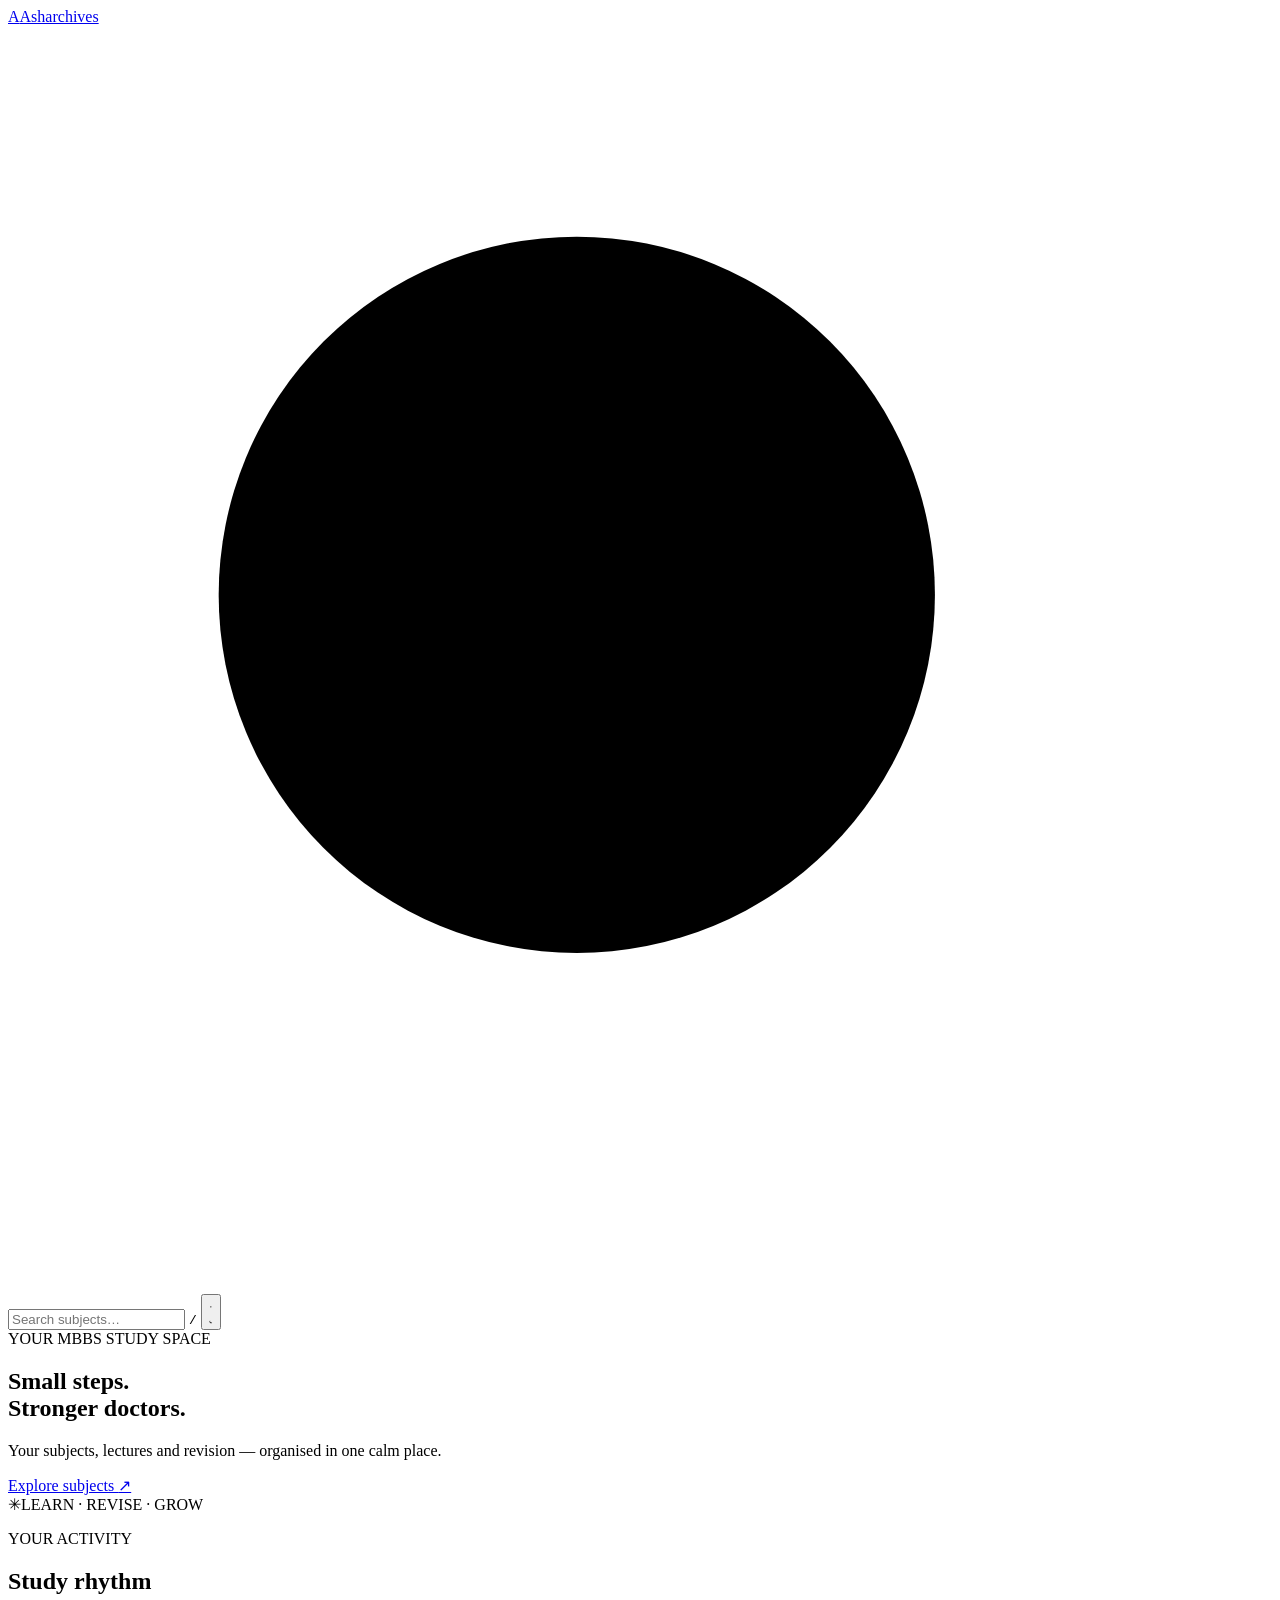
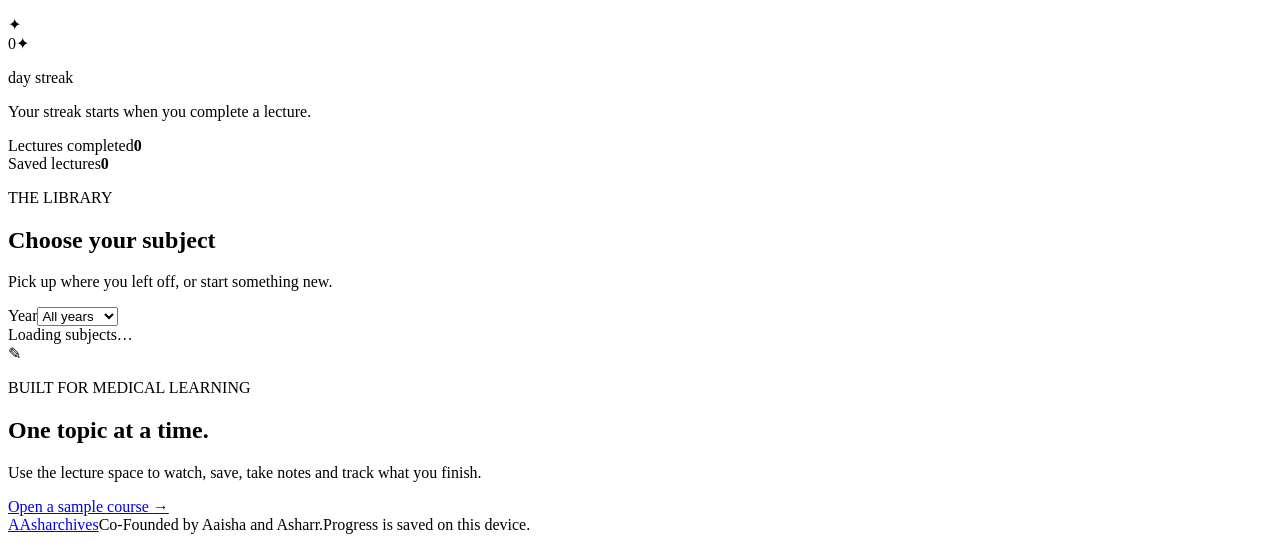
==== index.html @ 7d185c70 "Add files via upload" ====
<!DOCTYPE html>
<html lang="en">
<head>
  <meta charset="UTF-8">
  <meta name="viewport" content="width=device-width, initial-scale=1">
  <meta name="theme-color" content="#f4f5fb">
  <title>Asharchives — Your MBBS learning space</title>
  <link rel="preconnect" href="https://fonts.googleapis.com">
  <link rel="preconnect" href="https://fonts.gstatic.com" crossorigin>
  <link href="https://fonts.googleapis.com/css2?family=DM+Sans:wght@400;500;600;700&family=Manrope:wght@400;500;600;700;800&display=swap" rel="stylesheet">
  <link rel="stylesheet" href="styles.css">
  <link rel="stylesheet" href="glass.css">
  <script src="app.js" defer></script>
  <script src="glass.js" defer></script>
</head>
<body>
  <div class="app-shell">
    <header class="topbar">
      <a class="brand" href="index.html" aria-label="Asharchives home">
        <span class="brand-mark">A</span><span>Asharchives</span>
      </a>
      <div class="topbar-actions">
        <label class="searchbox" aria-label="Search subjects">
          <svg viewBox="0 0 24 24" aria-hidden="true"><circle cx="10.8" cy="10.8" r="6.8"></circle><path d="m16 16 4.5 4.5"></path></svg>
          <input id="subjectSearch" type="search" placeholder="Search subjects…" autocomplete="off">
          <kbd>/</kbd>
        </label>
        <button class="icon-button theme-toggle" id="themeToggle" type="button" aria-label="Switch color theme" title="Switch light/dark mode">
          <svg class="sun-icon" viewBox="0 0 24 24" aria-hidden="true"><circle cx="12" cy="12" r="4"></circle><path d="M12 2v2m0 16v2M4.93 4.93l1.42 1.42m11.3 11.3 1.42 1.42M2 12h2m16 0h2M4.93 19.07l1.42-1.42m11.3-11.3 1.42-1.42"></path></svg>
          <svg class="moon-icon" viewBox="0 0 24 24" aria-hidden="true"><path d="M20.3 15.4A8.5 8.5 0 0 1 8.6 3.7 8.6 8.6 0 1 0 20.3 15.4Z"></path></svg>
        </button>
      </div>
    </header>

    <main>
      <section class="welcome-grid">
        <div class="hero-card">
          <div class="eyebrow"><span class="eyebrow-dot"></span> YOUR MBBS STUDY SPACE</div>
          <h1>Small steps.<br><span>Stronger doctors.</span></h1>
          <p class="hero-copy">Your subjects, lectures and revision — organised in one calm place.</p>
          <a class="primary-button" href="#subjects">Explore subjects <span aria-hidden="true">↗</span></a>
          <div class="hero-decoration" aria-hidden="true">
            <div class="orbit orbit-one"></div><div class="orbit orbit-two"></div>
            <div class="anatomy-card"><span class="anatomy-spark">✳</span><span class="anatomy-line"></span><span class="anatomy-dot"></span><span class="anatomy-label">LEARN · REVISE · GROW</span></div>
          </div>
          <div class="ecg" data-ecg aria-hidden="true"></div>
        </div>
        <aside class="daily-card">
          <div class="card-heading">
            <div><p class="eyebrow muted-eyebrow">YOUR ACTIVITY</p><h2>Study rhythm</h2></div>
            <span class="mini-icon">✦</span>
          </div>
          <div class="streak-number"><span id="streakCount">0</span><span class="streak-flame">✦</span></div>
          <p class="streak-caption">day streak</p>
          <p class="small-muted" id="streakMessage">Your streak starts when you complete a lecture.</p>
          <div class="week-row" id="weekRow" aria-label="Activity over the last seven days"></div>
          <div class="activity-divider"></div>
          <div class="activity-stat"><span>Lectures completed</span><strong id="completedCount">0</strong></div>
          <div class="activity-stat"><span>Saved lectures</span><strong id="savedCount">0</strong></div>
        </aside>
      </section>

      <section class="section-block" id="subjects">
        <div class="section-heading">
          <div><p class="eyebrow muted-eyebrow">THE LIBRARY</p><h2>Choose your subject</h2><p class="section-subtitle">Pick up where you left off, or start something new.</p></div>
          <label class="year-select-wrap"><span>Year</span><select id="yearFilter" aria-label="Filter subjects by MBBS year"><option value="all">All years</option><option value="1">1st year</option><option value="2">2nd year</option><option value="3">3rd year</option><option value="4">Final year</option></select></label>
        </div>
        <div class="subject-grid" id="subjectGrid">
          <div class="loading-card">Loading subjects…</div>
        </div>
        <p class="empty-state" id="emptyState" hidden>No subjects match your search. Try another name or year.</p>
      </section>

      <section class="educator-banner">
        <div class="educator-icon" aria-hidden="true">✎</div>
        <div><p class="eyebrow">BUILT FOR MEDICAL LEARNING</p><h2>One topic at a time.</h2><p>Use the lecture space to watch, save, take notes and track what you finish.</p></div>
        <a href="lecture.html?subject=pathology" class="text-link">Open a sample course <span>→</span></a>
      </section>
    </main>
    <footer class="footer"><a class="brand footer-brand" href="index.html"><span class="brand-mark">A</span><span>Asharchives</span></a><span>Co-Founded by Aaisha and Asharr.</span><span class="footer-note">Progress is saved on this device.</span></footer>
  </div>
</body>
</html>
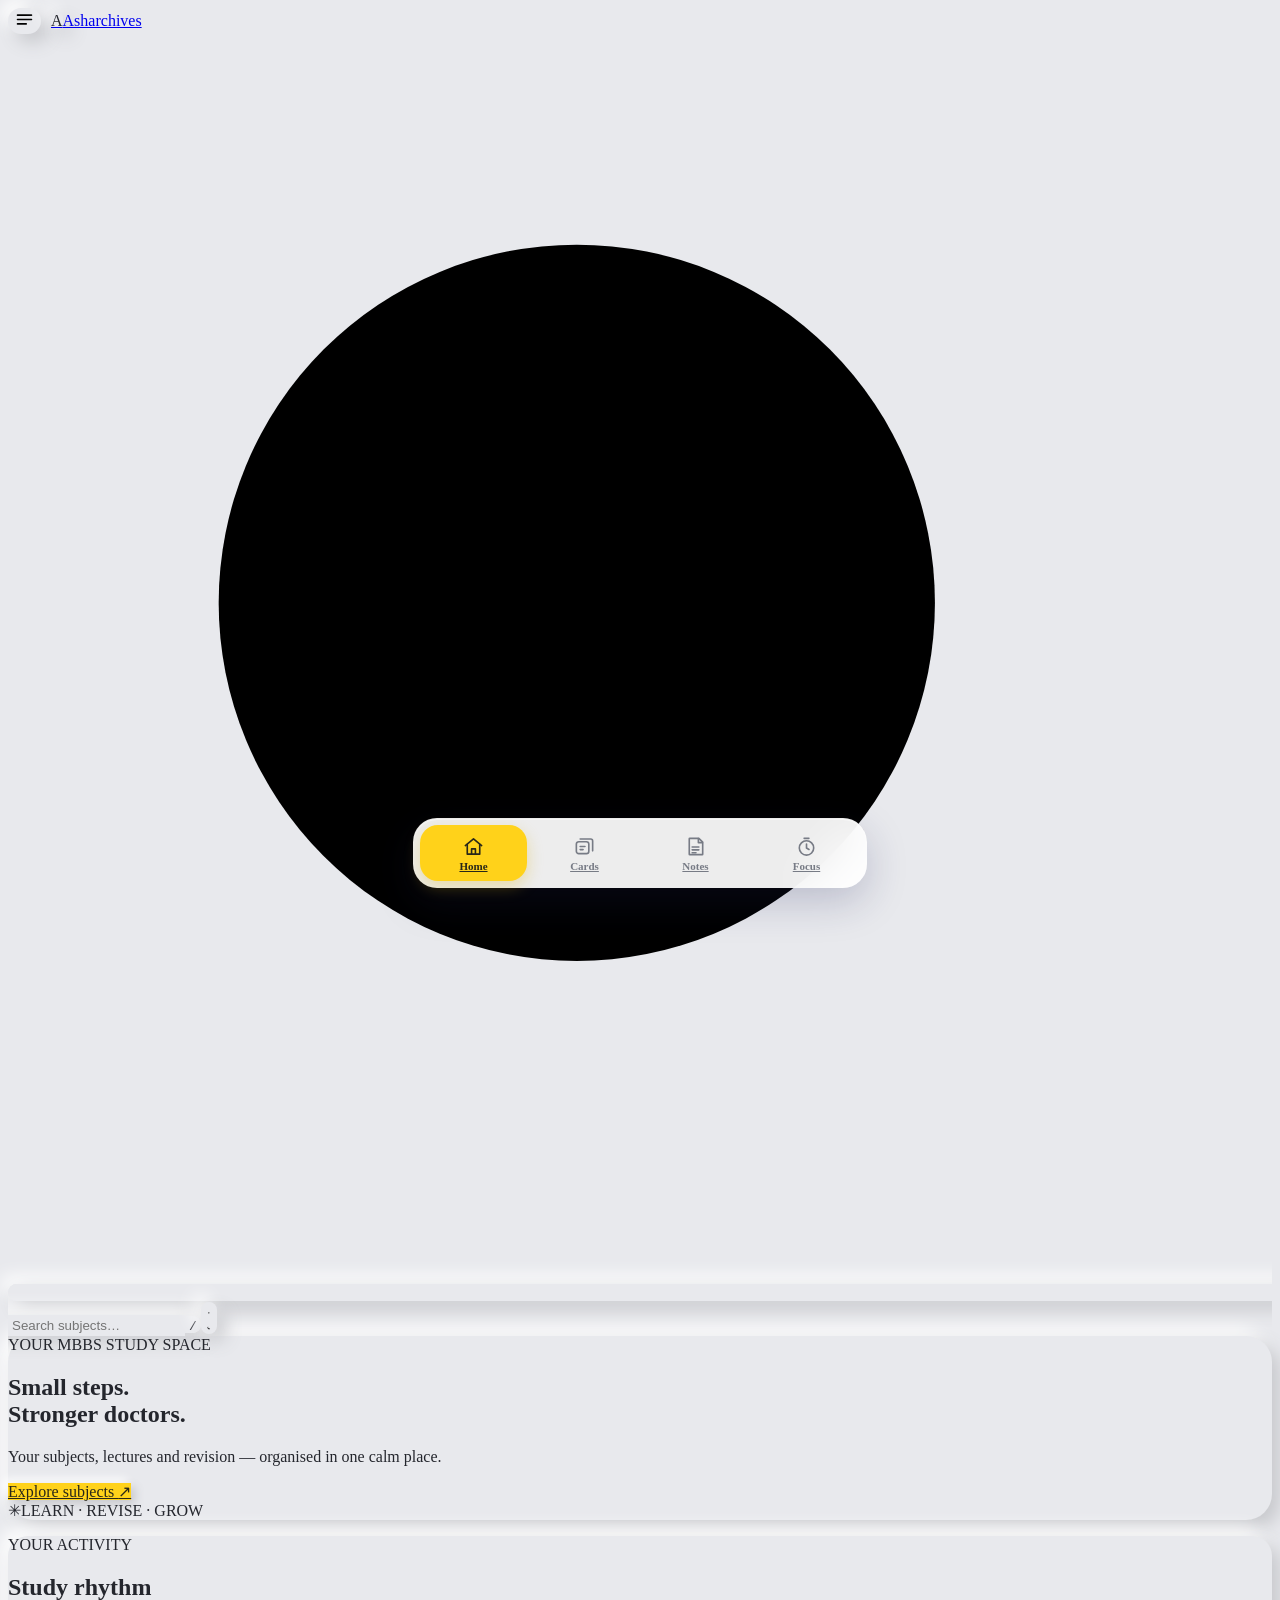
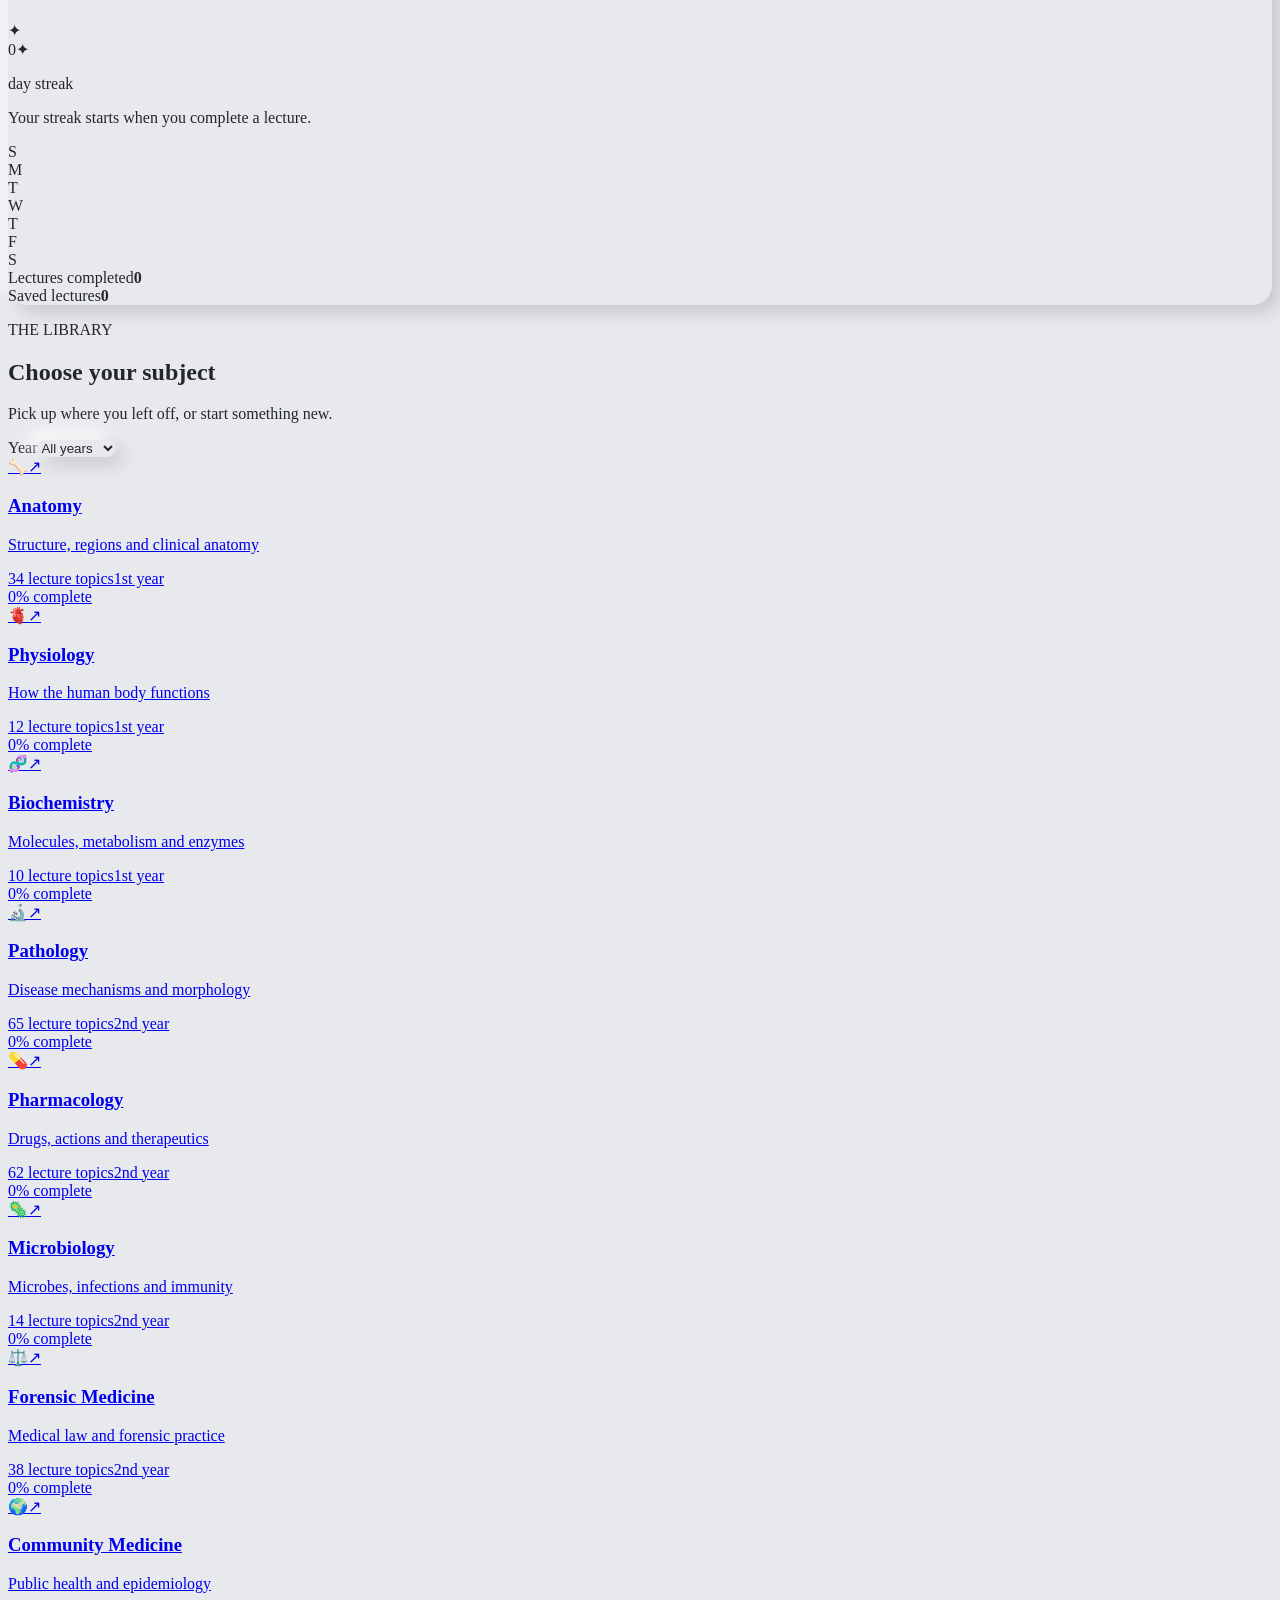
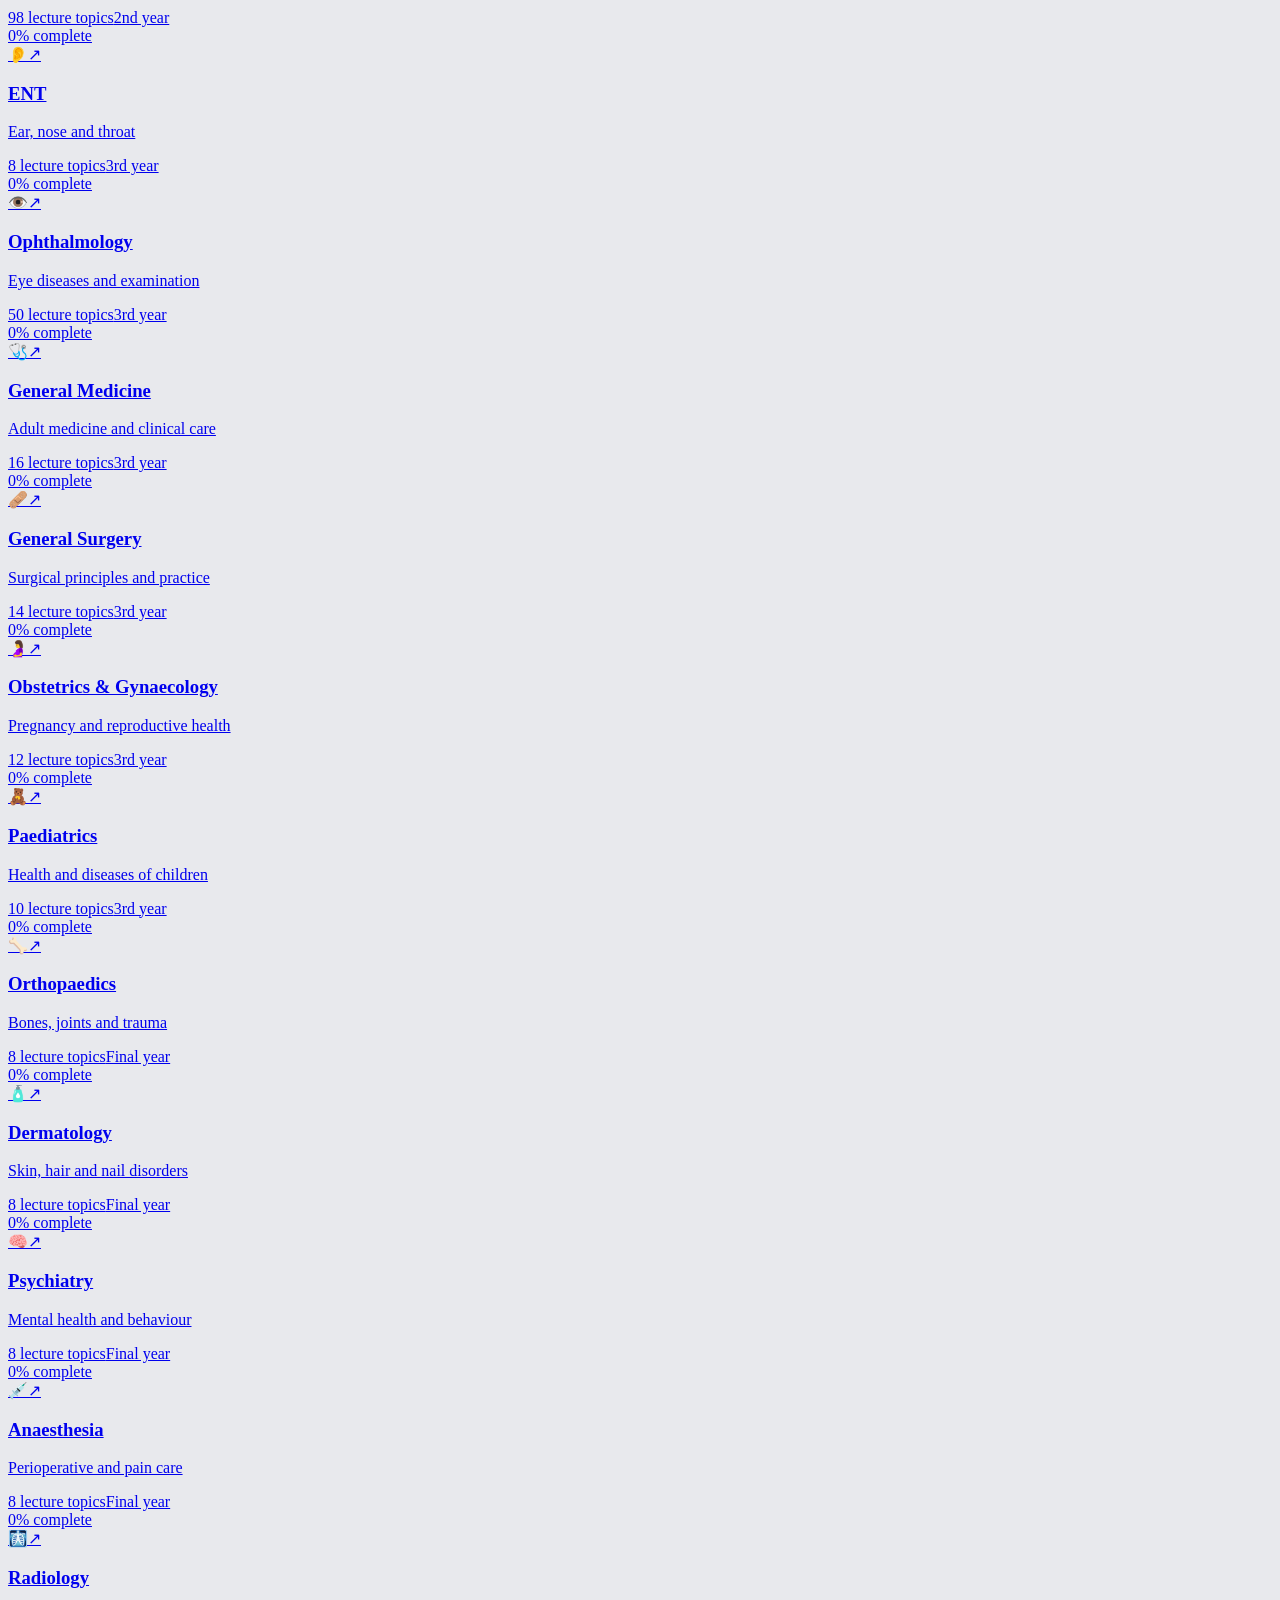
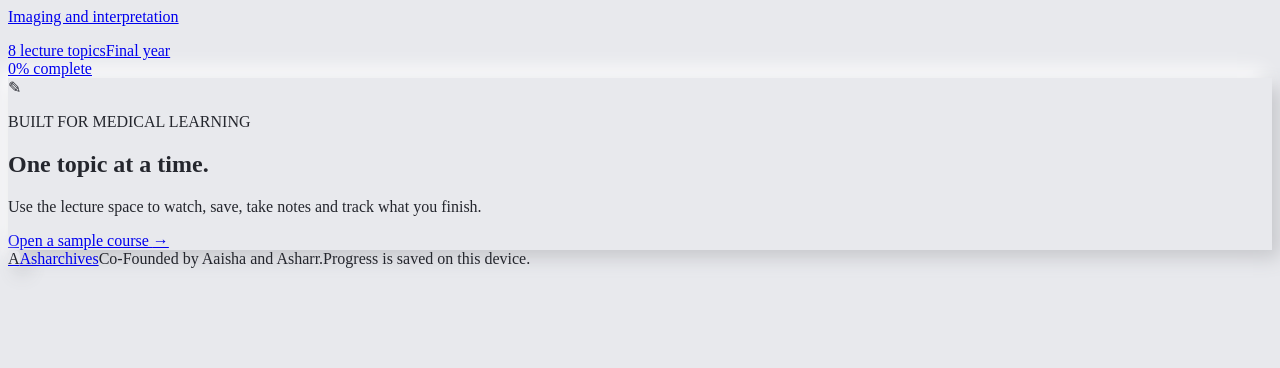
==== commit 748d7470: "Add files via upload" ====
--- a/index.html
+++ b/index.html
@@ -2,23 +2,32 @@
 <html lang="en">
 <head>
   <meta charset="UTF-8">
-  <meta name="viewport" content="width=device-width, initial-scale=1">
+  <meta name="viewport" content="width=device-width, initial-scale=1, viewport-fit=cover">
   <meta name="theme-color" content="#f4f5fb">
   <title>Asharchives — Your MBBS learning space</title>
+  <script>try{document.documentElement.dataset.theme=localStorage.getItem("asharrow-theme")||(matchMedia("(prefers-color-scheme: dark)").matches?"dark":"light")}catch(e){}</script>
   <link rel="preconnect" href="https://fonts.googleapis.com">
   <link rel="preconnect" href="https://fonts.gstatic.com" crossorigin>
   <link href="https://fonts.googleapis.com/css2?family=DM+Sans:wght@400;500;600;700&family=Manrope:wght@400;500;600;700;800&display=swap" rel="stylesheet">
   <link rel="stylesheet" href="styles.css">
   <link rel="stylesheet" href="glass.css">
+  <link rel="stylesheet" href="nav.css">
+  <script src="videos.js" defer></script>
   <script src="app.js" defer></script>
   <script src="glass.js" defer></script>
+  <script src="subjects.js" defer></script>
+  <script src="nav.js" defer></script>
+  <link rel="stylesheet" href="neumorphism.css">
 </head>
-<body>
+<body data-page="home">
   <div class="app-shell">
     <header class="topbar">
-      <a class="brand" href="index.html" aria-label="Asharchives home">
+      <div class="topbar-left">
+        <button class="icon-button menu-button" type="button" data-menu-toggle aria-label="Open menu" aria-expanded="false" aria-controls="drawer"><svg viewBox="0 0 24 24" aria-hidden="true"><path d="M4 7h16M4 12h16M4 17h10"/></svg></button>
+        <a class="brand" href="index.html" aria-label="Asharchives home">
         <span class="brand-mark">A</span><span>Asharchives</span>
       </a>
+      </div>
       <div class="topbar-actions">
         <label class="searchbox" aria-label="Search subjects">
           <svg viewBox="0 0 24 24" aria-hidden="true"><circle cx="10.8" cy="10.8" r="6.8"></circle><path d="m16 16 4.5 4.5"></path></svg>
--- a/nav.css
+++ b/nav.css
@@ -0,0 +1,72 @@
+/* Asharchives — sidebar, hamburger, bottom tab bar, toast.
+   Uses the colour/glass variables from styles.css + glass.css. Load after glass.css. */
+
+:root{--dock-bg:rgba(255,255,255,.93)}
+:root[data-theme="dark"]{--dock-bg:rgba(30,33,52,.94)}
+.icon-button:focus-visible,.back-link:focus-visible,.brand:focus-visible{outline:2px solid var(--accent);outline-offset:2px}
+
+/* ---------- hamburger in the topbar ---------- */
+.topbar-left{display:flex;align-items:center;gap:10px;min-width:0}
+.menu-button svg{width:21px;fill:none;stroke:currentColor;stroke-width:1.8;stroke-linecap:round}
+.menu-button:hover svg{transform:none}
+
+/* ---------- drawer ---------- */
+html.nav-open{overflow:hidden}
+.nav-overlay{position:fixed;inset:0;z-index:90;background:rgba(18,20,38,.42);-webkit-backdrop-filter:blur(3px);backdrop-filter:blur(3px);opacity:0;visibility:hidden;transition:opacity .25s,visibility 0s .25s}
+html.nav-open .nav-overlay{opacity:1;visibility:visible;transition:opacity .25s}
+.drawer{position:fixed;z-index:100;top:0;bottom:0;left:0;width:min(86vw,320px);display:flex;flex-direction:column;padding:18px 16px calc(16px + env(safe-area-inset-bottom,0px));
+  background:var(--glass-hi);-webkit-backdrop-filter:blur(26px) saturate(170%);backdrop-filter:blur(26px) saturate(170%);
+  border-right:1px solid var(--glass-edge);box-shadow:18px 0 50px rgba(20,24,60,.22);
+  transform:translateX(-102%);visibility:hidden;transition:transform .32s cubic-bezier(.2,.8,.2,1),visibility 0s .32s;overflow-y:auto;overscroll-behavior:contain}
+html.nav-open .drawer{transform:none;visibility:visible;transition:transform .32s cubic-bezier(.2,.8,.2,1)}
+.drawer-head{display:flex;align-items:center;justify-content:space-between;gap:12px;padding:2px 2px 18px}
+.drawer-head .icon-button svg{width:19px}
+.drawer-nav{display:flex;flex-direction:column;gap:4px}
+.drawer-label{margin:16px 10px 6px;font-size:12px;font-weight:700;color:var(--muted)}
+.drawer-label:first-child{margin-top:4px}
+.drawer-link{display:flex;align-items:center;gap:13px;min-height:48px;padding:0 12px;border-radius:14px;font-size:15px;font-weight:600;color:var(--ink);border:1px solid transparent;transition:background .18s,border-color .18s}
+.drawer-link svg{width:22px;height:22px;flex-shrink:0;fill:none;stroke:currentColor;stroke-width:1.7;stroke-linecap:round;stroke-linejoin:round;color:var(--muted)}
+.drawer-link:hover{background:var(--glass)}
+.drawer-link.is-active{background:var(--glass);border-color:rgba(255,210,26,.65);box-shadow:inset 3px 0 0 var(--accent)}
+.drawer-link.is-active svg{color:var(--ink)}
+.drawer-link:focus-visible,.dock-tab:focus-visible,.drawer-theme:focus-visible{outline:2px solid var(--accent);outline-offset:2px}
+.badge{margin-left:auto;min-width:24px;padding:3px 8px;border-radius:999px;background:var(--accent);color:var(--accent-ink);font-size:11px;font-weight:800;font-style:normal;text-align:center}
+.badge.live{font-variant-numeric:tabular-nums}
+.drawer-foot{margin-top:auto;padding-top:20px}
+.drawer-today{display:grid;grid-template-columns:repeat(3,1fr);gap:8px;padding:14px 8px;border-radius:16px;background:var(--glass);border:1px solid var(--glass-edge)}
+.drawer-today div{display:flex;flex-direction:column;align-items:center;gap:3px;text-align:center}
+.drawer-today strong{font:800 20px Manrope,sans-serif;letter-spacing:-.5px}
+.drawer-today span{font-size:11px;color:var(--muted)}
+.drawer-theme{display:flex;align-items:center;gap:12px;width:100%;margin-top:10px;min-height:46px;padding:0 12px;border:1px solid var(--glass-edge);border-radius:14px;background:var(--glass);color:var(--ink);font-size:14px;font-weight:600;cursor:pointer}
+.drawer-theme svg{width:20px;fill:none;stroke:currentColor;stroke-width:1.7}
+.drawer-theme .sun-icon,.drawer-theme .moon-icon{display:none}
+.drawer-theme .sun-icon{display:grid}
+:root[data-theme="dark"] .drawer-theme .sun-icon{display:none}
+:root[data-theme="dark"] .drawer-theme .moon-icon{display:grid}
+.drawer-note{margin:12px 4px 0;font-size:11px;color:var(--muted)}
+
+/* ---------- bottom tab bar ---------- */
+.dock{position:fixed;z-index:60;left:50%;bottom:calc(12px + env(safe-area-inset-bottom,0px));transform:translateX(-50%);width:min(calc(100% - 24px),440px);display:grid;grid-template-columns:repeat(4,1fr);gap:4px;padding:6px;
+  border-radius:24px;background:var(--dock-bg);border:1px solid var(--glass-edge);-webkit-backdrop-filter:blur(22px) saturate(170%);backdrop-filter:blur(22px) saturate(170%);box-shadow:0 14px 40px rgba(30,36,90,.22),inset 0 1px 0 rgba(255,255,255,.5)}
+.dock-tab{position:relative;display:flex;flex-direction:column;align-items:center;justify-content:center;gap:3px;min-height:56px;border-radius:18px;color:var(--muted);font-size:11px;font-weight:700;transition:background .2s,color .2s}
+.dock-tab svg{width:23px;height:23px;fill:none;stroke:currentColor;stroke-width:1.7;stroke-linecap:round;stroke-linejoin:round}
+.dock-tab:hover{color:var(--ink)}
+.dock-tab.is-active{background:var(--accent);color:var(--accent-ink);box-shadow:0 6px 16px rgba(217,176,0,.3)}
+.dock-label{font-variant-numeric:tabular-nums;line-height:1}
+.dock-tab.is-live::after,.dock-tab.is-paused::after{content:"";position:absolute;top:8px;right:calc(50% - 20px);width:8px;height:8px;border-radius:50%;background:#e5484d;box-shadow:0 0 0 2px var(--dock-bg);animation:beat 1.8s ease-in-out infinite}
+.dock-tab.is-paused::after{background:var(--muted);animation:none}
+.dock-tab.is-live:not(.is-active){color:var(--ink)}
+body.has-dock .app-shell{padding-bottom:calc(92px + env(safe-area-inset-bottom,0px))}
+
+/* ---------- toast ---------- */
+.toast{position:fixed;z-index:120;left:50%;bottom:calc(98px + env(safe-area-inset-bottom,0px));transform:translate(-50%,16px);display:flex;align-items:center;gap:14px;max-width:min(calc(100% - 28px),420px);padding:12px 16px;border-radius:16px;
+  background:#1f2236;color:#f4f5ff;font-size:13px;font-weight:600;line-height:1.4;box-shadow:0 16px 40px rgba(10,12,30,.35);opacity:0;pointer-events:none;transition:opacity .22s,transform .22s}
+.toast.show{opacity:1;transform:translate(-50%,0);pointer-events:auto}
+.toast button{border:0;background:transparent;color:var(--accent);font:800 13px "DM Sans",sans-serif;cursor:pointer;padding:4px 2px}
+
+@media(max-width:560px){
+  .topbar-left{gap:8px}
+  .dock{bottom:calc(8px + env(safe-area-inset-bottom,0px));width:calc(100% - 16px)}
+  .toast{bottom:calc(90px + env(safe-area-inset-bottom,0px))}
+}
+@media(prefers-reduced-motion:reduce){.drawer,.nav-overlay,.toast{transition:none!important}}
--- a/neumorphism.css
+++ b/neumorphism.css
@@ -0,0 +1,48 @@
+
+/* AshArchives — full neumorphic redesign. This layer replaces the previous glassmorphism look. */
+:root{
+ color-scheme:light;
+ --bg:#e8e9ed; --surface:#e8e9ed; --surface-2:#e1e2e7; --ink:#24262d; --muted:#777b85;
+ --line:transparent; --accent:#ffd21a; --accent-ink:#282719; --blue:#e8e9ed; --lav:#e8e9ed;
+ --shadow:8px 8px 18px #c7c8cc,-8px -8px 18px #ffffff;
+ --neo-shadow:8px 8px 18px #c7c8cc,-8px -8px 18px #ffffff;
+ --neo-inset:inset 5px 5px 10px #c7c8cc,inset -5px -5px 10px #ffffff;
+ --glass:var(--surface); --glass-hi:var(--surface); --glass-edge:transparent;
+ --glass-sh:var(--neo-shadow); --fx:none; --hero:var(--surface); --b1:transparent;--b2:transparent;--b3:transparent;
+ --radius:20px;
+}
+:root[data-theme="dark"]{
+ color-scheme:dark;--bg:#24262b;--surface:#24262b;--surface-2:#202227;--ink:#f0f1f4;--muted:#a3a6af;
+ --line:transparent;--accent:#ffd21a;--accent-ink:#292613;--blue:#24262b;--lav:#24262b;
+ --shadow:8px 8px 18px #1b1c20,-8px -8px 18px #2d3036;
+ --neo-shadow:8px 8px 18px #1b1c20,-8px -8px 18px #2d3036;
+ --neo-inset:inset 5px 5px 10px #1b1c20,inset -5px -5px 10px #2d3036;
+ --glass:var(--surface);--glass-hi:var(--surface);--glass-edge:transparent;--glass-sh:var(--neo-shadow);--hero:var(--surface);
+}
+html,body{background:var(--bg)!important;color:var(--ink)}
+body{background-image:none!important}
+body::before,body::after{display:none!important;content:none!important}
+.app-shell{max-width:1320px}
+.topbar{background:var(--bg)!important;border:0!important;box-shadow:none!important;backdrop-filter:none!important;-webkit-backdrop-filter:none!important}
+.brand-mark{border-radius:12px;background:var(--surface)!important;box-shadow:var(--neo-shadow)!important;color:var(--ink)}
+.searchbox,.icon-button,.save-button,.playlist-search,.year-select-wrap select,.subject-card,.daily-card,.educator-banner,.notes-card,.playlist-card,.back-link,.topic-item,.panel,.page-head,.head-stats div,.seg,.course-hero,.hero-card,.drawer,.drawer-head,.topic-card,.stat-card,.feature-card{
+ background:var(--surface)!important;border:0!important;box-shadow:var(--neo-shadow)!important;backdrop-filter:none!important;-webkit-backdrop-filter:none!important;
+}
+.hero-card,.course-hero,.page-head{background:var(--surface)!important}
+.hero-card{border-radius:26px}
+.subject-card,.daily-card,.notes-card,.playlist-card,.panel,.feature-card{border-radius:20px}
+.searchbox,.icon-button,.save-button,.playlist-search,.year-select-wrap select,.back-link{border-radius:14px}
+input,textarea,select,.notes-card textarea,.searchbox input{background:var(--surface)!important;color:var(--ink)!important;border-color:transparent!important}
+input:focus,textarea:focus,select:focus,.searchbox:focus-within{outline:none!important;box-shadow:var(--neo-inset)!important}
+button,.btn,.chip,.flip,.icon-sm{transition:transform .18s ease,box-shadow .18s ease,background .18s ease}
+.icon-button:hover,.subject-card:hover,.daily-card:hover,.playlist-card:hover,.back-link:hover,.btn:hover,.chip:hover{transform:translateY(-2px)}
+.icon-button:active,.btn:active,.chip:active,.flip:active{box-shadow:var(--neo-inset)!important;transform:translateY(0)}
+.seg button[aria-selected="true"],.seg button[aria-pressed="true"],.btn-primary,.primary-button{background:var(--accent)!important;color:var(--accent-ink)!important;border:0!important;box-shadow:4px 4px 10px #c7c8cc,-4px -4px 10px #fff!important}
+:root[data-theme="dark"] .seg button[aria-selected="true"],:root[data-theme="dark"] .seg button[aria-pressed="true"],:root[data-theme="dark"] .btn-primary,:root[data-theme="dark"] .primary-button{box-shadow:4px 4px 10px #1b1c20,-4px -4px 10px #2d3036!important}
+.drawer{border:0!important}
+.drawer-link.is-active{background:var(--surface)!important;box-shadow:var(--neo-inset)!important;border:0!important}
+.nav-overlay{backdrop-filter:none!important}
+.topic-number,.eyebrow-dot{box-shadow:var(--neo-shadow)}
+:root[data-theme="dark"] .save-button.is-saved{background:#514719!important}
+@media(max-width:700px){.app-shell{padding-left:18px;padding-right:18px}.hero-card,.page-head{padding:25px 22px}.topbar{height:76px}.welcome-grid{gap:16px}}
+@media(prefers-reduced-motion:reduce){*,*::before,*::after{animation-duration:.01ms!important;transition-duration:.01ms!important;scroll-behavior:auto!important}}
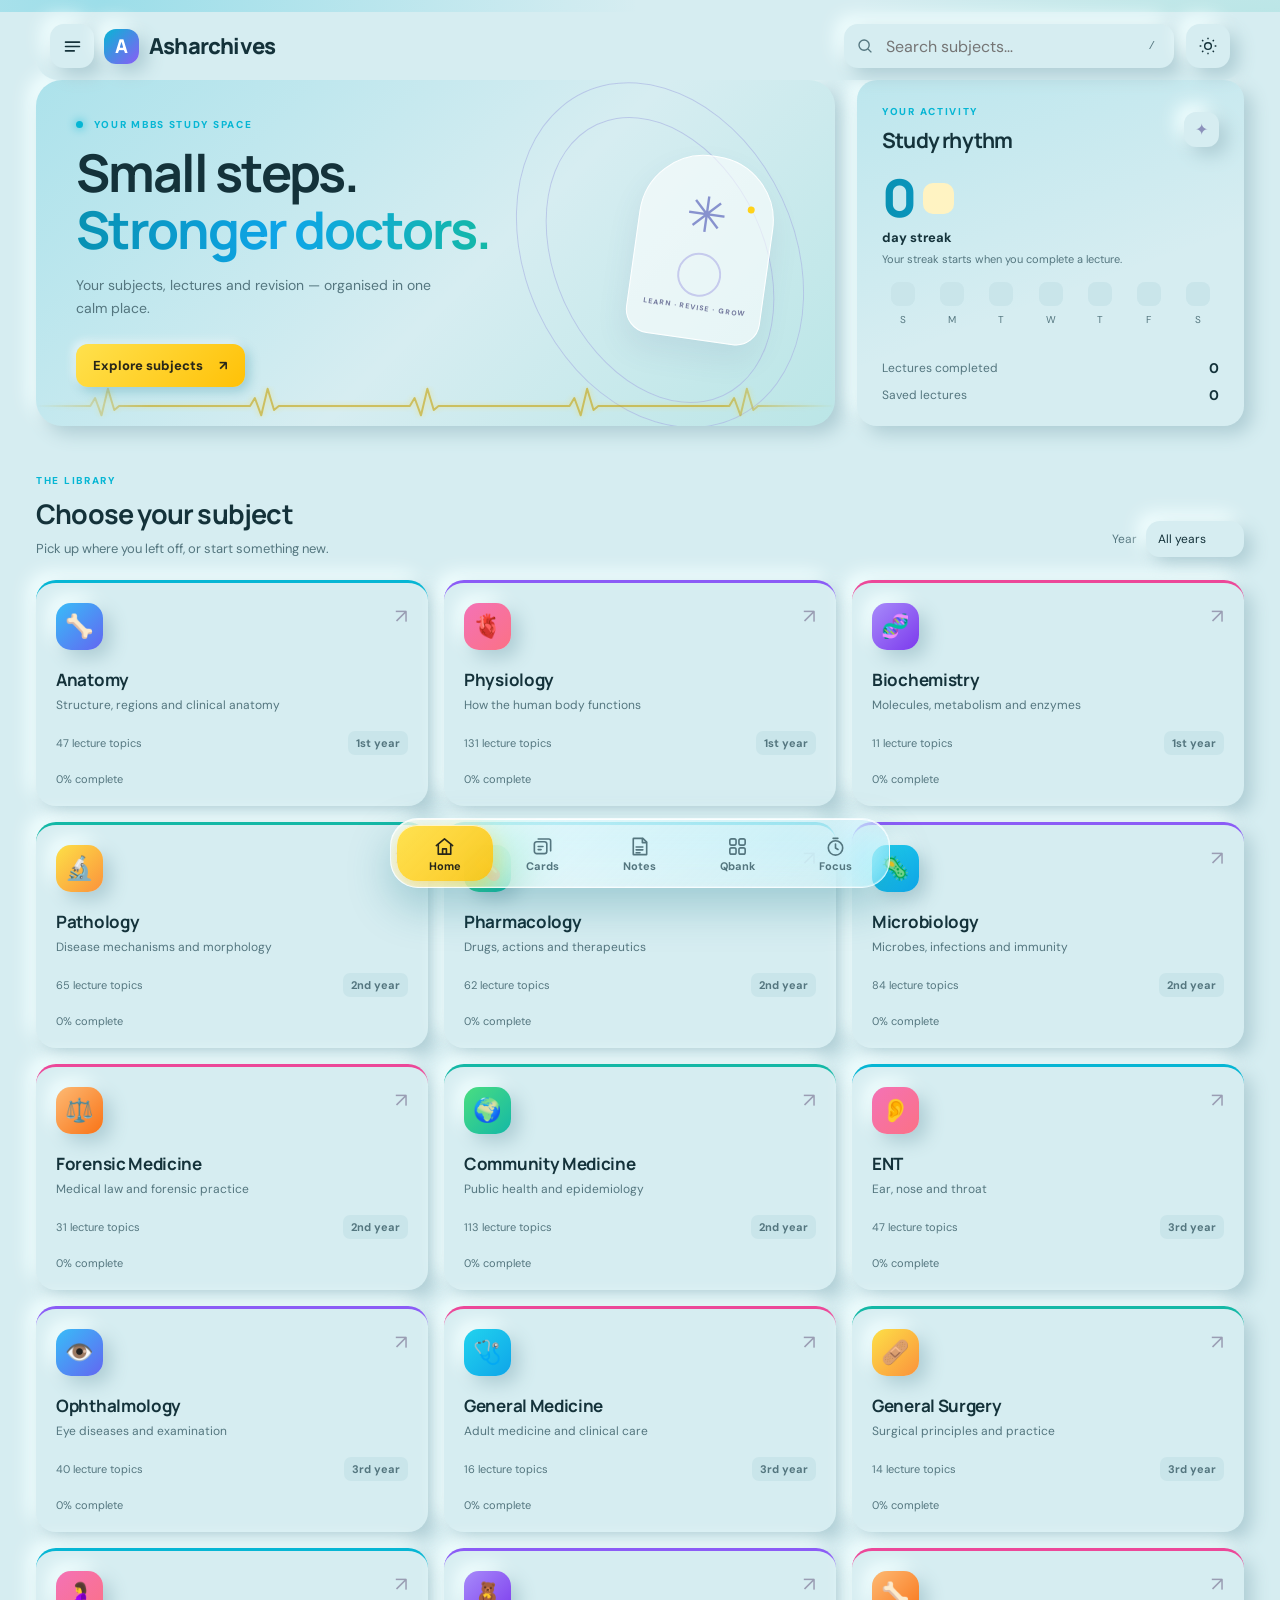
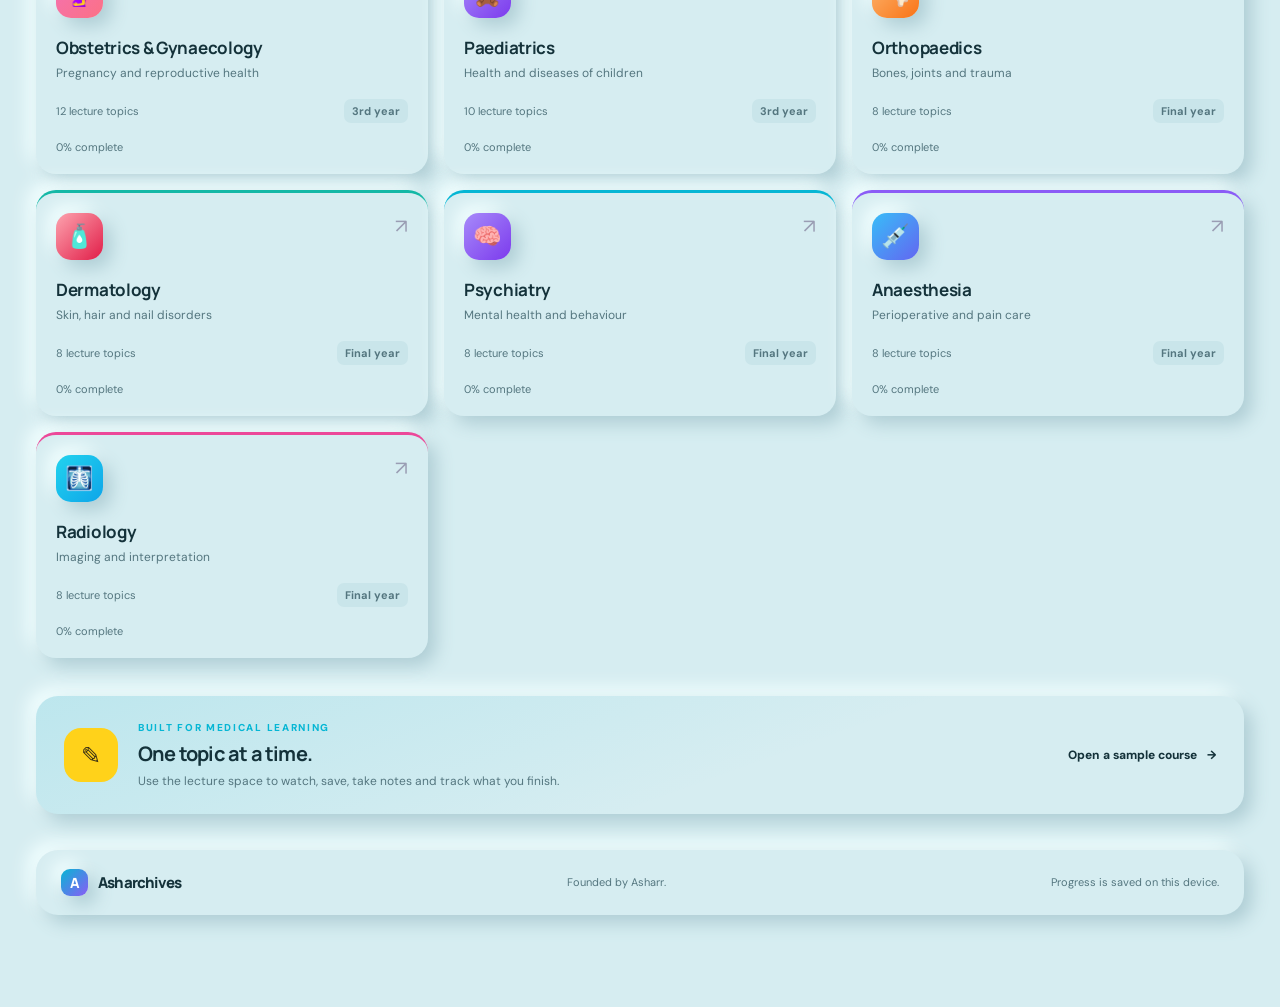
==== commit de803d9e: "Add files via upload" ====
--- a/index.html
+++ b/index.html
@@ -5,10 +5,13 @@
   <meta name="viewport" content="width=device-width, initial-scale=1, viewport-fit=cover">
   <meta name="theme-color" content="#f4f5fb">
   <title>Asharchives — Your MBBS learning space</title>
-  <script>try{document.documentElement.dataset.theme=localStorage.getItem("asharrow-theme")||(matchMedia("(prefers-color-scheme: dark)").matches?"dark":"light")}catch(e){}</script>
   <link rel="preconnect" href="https://fonts.googleapis.com">
   <link rel="preconnect" href="https://fonts.gstatic.com" crossorigin>
   <link href="https://fonts.googleapis.com/css2?family=DM+Sans:wght@400;500;600;700&family=Manrope:wght@400;500;600;700;800&display=swap" rel="stylesheet">
+    <link rel="icon" href="favicon-32.png" type="image/png">
+  <link rel="apple-touch-icon" href="apple-touch-icon.png">
+  <link rel="manifest" href="manifest.webmanifest">
+  <meta name="mobile-web-app-capable" content="yes"><meta name="apple-mobile-web-app-capable" content="yes"><meta name="apple-mobile-web-app-title" content="Asharchives"><meta name="apple-mobile-web-app-status-bar-style" content="default">
   <link rel="stylesheet" href="styles.css">
   <link rel="stylesheet" href="glass.css">
   <link rel="stylesheet" href="nav.css">
@@ -16,8 +19,13 @@
   <script src="app.js" defer></script>
   <script src="glass.js" defer></script>
   <script src="subjects.js" defer></script>
-  <script src="nav.js" defer></script>
+  <script src="nav.js" defer></script><script src="pwa.js" defer></script>
   <link rel="stylesheet" href="neumorphism.css">
+  <link rel="stylesheet" href="anim.css">
+  <link rel="stylesheet" href="theme.css">
+  <link rel="stylesheet" href="pyq-day.css">
+  <script src="anim.js" defer></script>
+  <script src="pyq-day.js" defer></script>
 </head>
 <body data-page="home">
   <div class="app-shell">
@@ -69,6 +77,8 @@
         </aside>
       </section>
 
+      <section class="pd-card" id="pyqDay" aria-label="PYQ of the day"></section>
+
       <section class="section-block" id="subjects">
         <div class="section-heading">
           <div><p class="eyebrow muted-eyebrow">THE LIBRARY</p><h2>Choose your subject</h2><p class="section-subtitle">Pick up where you left off, or start something new.</p></div>
@@ -86,7 +96,7 @@
         <a href="lecture.html?subject=pathology" class="text-link">Open a sample course <span>→</span></a>
       </section>
     </main>
-    <footer class="footer"><a class="brand footer-brand" href="index.html"><span class="brand-mark">A</span><span>Asharchives</span></a><span>Co-Founded by Aaisha and Asharr.</span><span class="footer-note">Progress is saved on this device.</span></footer>
+    <footer class="footer"><a class="brand footer-brand" href="index.html"><span class="brand-mark">A</span><span>Asharchives</span></a><span>Founded by Asharr.</span><span class="footer-note">Progress is saved on this device.</span></footer>
   </div>
 </body>
 </html>
--- a/styles.css
+++ b/styles.css
@@ -0,0 +1 @@
+:root{color-scheme:light;--bg:#f4f5fb;--surface:#fff;--surface-2:#f7f8fc;--ink:#20243b;--muted:#7d8197;--line:#e8eaf2;--accent:#ffd21a;--accent-ink:#292613;--blue:#e7ebff;--lav:#eeebff;--shadow:0 12px 35px rgba(45,51,91,.06);--radius:22px}:root[data-theme="dark"]{color-scheme:dark;--bg:#141622;--surface:#1e2130;--surface-2:#25293a;--ink:#f2f3fc;--muted:#a6abc1;--line:#34384c;--accent:#ffd21a;--accent-ink:#292613;--blue:#292f4b;--lav:#302b4b;--shadow:0 12px 35px rgba(0,0,0,.18)}*{box-sizing:border-box}html{scroll-behavior:smooth}body{margin:0;background:var(--bg);color:var(--ink);font-family:"DM Sans",sans-serif;transition:background .2s,color .2s}a{color:inherit;text-decoration:none}button,input,select{font:inherit}.app-shell{max-width:1240px;margin:auto;padding:0 36px}.topbar{height:90px;display:flex;align-items:center;justify-content:space-between;gap:24px}.brand{display:inline-flex;align-items:center;gap:10px;font-family:Manrope,sans-serif;font-size:22px;font-weight:800;letter-spacing:-.8px;white-space:nowrap}.brand-mark{width:35px;height:35px;display:grid;place-items:center;border-radius:12px;background:var(--accent);color:#242338;font-weight:800;font-size:19px;box-shadow:0 5px 12px #ffd21a35}.topbar-actions{display:flex;align-items:center;gap:12px}.searchbox{display:flex;align-items:center;gap:10px;width:min(330px,45vw);height:44px;padding:0 12px;background:var(--surface);border:1px solid var(--line);border-radius:14px;color:var(--muted)}.searchbox svg{width:18px;fill:none;stroke:currentColor;stroke-width:1.8;flex-shrink:0}.searchbox input{width:100%;border:0;outline:0;background:transparent;color:var(--ink);min-width:0}.searchbox kbd{font-size:11px;border:1px solid var(--line);border-radius:5px;padding:2px 6px}.icon-button{width:44px;height:44px;display:grid;place-items:center;border:1px solid var(--line);border-radius:14px;background:var(--surface);color:var(--ink);cursor:pointer}.icon-button svg{width:20px;fill:none;stroke:currentColor;stroke-width:1.7}.moon-icon{display:none}:root[data-theme="dark"] .sun-icon{display:none}:root[data-theme="dark"] .moon-icon{display:block}.welcome-grid{display:grid;grid-template-columns:minmax(0,1.65fr) minmax(260px,.8fr);gap:22px}.hero-card{position:relative;overflow:hidden;min-height:340px;padding:38px 40px;border-radius:26px;background:var(--blue);isolation:isolate}.eyebrow{margin:0 0 14px;font-size:10px;letter-spacing:1.7px;font-weight:800;color:#626b98}.eyebrow-dot{display:inline-block;width:7px;height:7px;border-radius:50%;background:var(--accent);margin-right:7px}.hero-card h1{position:relative;z-index:2;margin:0;font-family:Manrope,sans-serif;font-size:clamp(34px,4.3vw,52px);line-height:1.09;letter-spacing:-2px}.hero-card h1 span{color:#6873ad}.hero-copy{position:relative;z-index:2;max-width:365px;margin:16px 0 25px;color:var(--muted);line-height:1.6;font-size:14px}.primary-button{position:relative;z-index:2;display:inline-flex;align-items:center;gap:16px;background:var(--accent);color:var(--accent-ink);padding:13px 17px;border-radius:12px;font-size:13px;font-weight:800;box-shadow:0 7px 16px #d9b00025;transition:transform .18s}.primary-button:hover{transform:translateY(-2px)}.hero-decoration{position:absolute;right:5%;top:0;width:42%;height:100%;z-index:1;pointer-events:none}.orbit{position:absolute;border:1px solid #aab3e2a0;border-radius:50%;transform:rotate(-25deg)}.orbit-one{width:270px;height:360px;right:0;top:-5px}.orbit-two{width:210px;height:300px;right:30px;top:30px}.anatomy-card{position:absolute;right:25px;top:75px;width:135px;height:185px;background:#fff9;border:1px solid #fff;border-radius:65px 65px 24px 24px;box-shadow:0 15px 30px #48518a18;display:flex;align-items:center;flex-direction:column;justify-content:center;transform:rotate(8deg)}.anatomy-spark{font-size:49px;color:#8792ce}.anatomy-line{width:44px;height:44px;border:2px solid #c6cbed;border-radius:50%;margin:6px}.anatomy-dot{width:7px;height:7px;border-radius:50%;background:var(--accent);position:absolute;right:20px;top:44px}.anatomy-label{font-size:7px;letter-spacing:1px;color:#73799d;font-weight:800}.daily-card{padding:25px 25px 22px;border:1px solid var(--line);border-radius:26px;background:var(--surface);box-shadow:var(--shadow)}.card-heading{display:flex;justify-content:space-between;align-items:center}.muted-eyebrow{color:var(--muted);margin-bottom:8px}.card-heading h2,.section-heading h2,.educator-banner h2{font-family:Manrope,sans-serif;margin:0;letter-spacing:-.8px;font-size:21px}.mini-icon{width:35px;height:35px;display:grid;place-items:center;background:var(--surface-2);border-radius:12px;color:#8c91bb}.streak-number{margin-top:18px;display:flex;align-items:center;gap:8px;font-family:Manrope,sans-serif;font-size:52px;font-weight:800;letter-spacing:-2px;line-height:1}.streak-flame{display:grid;place-items:center;width:31px;height:31px;border-radius:10px;background:#fff3c2;color:#d69e00;font-size:18px;letter-spacing:0}.streak-caption{margin:5px 0 2px;font-size:13px;font-weight:700}.small-muted{font-size:11px;line-height:1.5;color:var(--muted);margin:5px 0 14px}.week-row{display:grid;grid-template-columns:repeat(7,1fr);gap:7px}.week-day{display:flex;flex-direction:column;align-items:center;gap:7px;font-size:10px;color:var(--muted)}.week-dot{width:24px;height:24px;border-radius:8px;background:var(--surface-2);border:1px solid var(--line);display:grid;place-items:center;font-size:10px}.week-dot.active{background:var(--accent);border-color:var(--accent);color:#30290e;font-weight:800}.activity-divider{height:1px;background:var(--line);margin:19px 0 13px}.activity-stat{display:flex;align-items:center;justify-content:space-between;margin-top:9px;color:var(--muted);font-size:12px}.activity-stat strong{color:var(--ink);font-size:14px}.section-block{padding:48px 0 38px}.section-heading{display:flex;justify-content:space-between;align-items:end;gap:20px;margin-bottom:23px}.section-heading h2{font-size:27px}.section-subtitle{font-size:13px;color:var(--muted);margin:8px 0 0}.year-select-wrap{display:flex;align-items:center;gap:9px;font-size:12px;color:var(--muted);white-space:nowrap}.year-select-wrap select{appearance:none;border:1px solid var(--line);border-radius:11px;padding:10px 32px 10px 12px;background:var(--surface) url("data:image/svg+xml,%3Csvg xmlns='http://www.w3.org/2000/svg' width='12' height='12' viewBox='0 0 24 24' fill='none' stroke='%238087a0' stroke-width='2'%3E%3Cpath d='m6 9 6 6 6-6'/%3E%3C/svg%3E") no-repeat right 11px center;color:var(--ink);outline:0}.subject-grid{display:grid;grid-template-columns:repeat(3,minmax(0,1fr));gap:16px}.subject-card{min-width:0;position:relative;display:flex;flex-direction:column;min-height:188px;padding:20px;border:1px solid var(--line);border-radius:20px;background:var(--surface);transition:transform .18s,border-color .18s,box-shadow .18s}.subject-card:hover{transform:translateY(-3px);border-color:#c5c9e5;box-shadow:var(--shadow)}.subject-top{display:flex;align-items:flex-start;justify-content:space-between;gap:12px}.subject-icon{width:47px;height:47px;border-radius:15px;display:grid;place-items:center;font-size:23px;flex-shrink:0}.subject-icon.blue{background:#e7edff}.subject-icon.yellow{background:#fff3bf}.subject-icon.pink{background:#ffe6ef}.subject-icon.green{background:#dff7eb}.subject-icon.purple{background:#eee6ff}.subject-icon.orange{background:#ffeadb}.subject-icon.cyan{background:#dff7fa}.subject-icon.rose{background:#ffe4e0}.subject-arrow{font-size:20px;color:#9a9db3}.subject-card h3{font-family:Manrope,sans-serif;font-size:17px;letter-spacing:-.3px;margin:18px 0 5px}.subject-card p{font-size:12px;color:var(--muted);margin:0;line-height:1.5}.subject-bottom{display:flex;align-items:center;justify-content:space-between;gap:8px;margin-top:auto;padding-top:17px;font-size:11px;color:var(--muted)}.year-pill{padding:5px 8px;border-radius:7px;background:var(--surface-2);font-weight:700}.progress-track{height:4px;border-radius:5px;background:var(--line);overflow:hidden;flex:1;max-width:80px}.progress-track span{display:block;height:100%;width:0;background:var(--accent);border-radius:5px}.loading-card{padding:20px;color:var(--muted)}.empty-state{padding:25px;text-align:center;color:var(--muted);font-size:13px}.educator-banner{display:flex;align-items:center;gap:20px;padding:25px 28px;margin:0 0 36px;border-radius:22px;background:var(--surface-2);border:1px solid var(--line)}.educator-icon{display:grid;place-items:center;flex-shrink:0;width:54px;height:54px;border-radius:17px;background:var(--accent);font-size:24px;color:#393015}.educator-banner .eyebrow{margin-bottom:6px}.educator-banner h2{font-size:20px}.educator-banner p:not(.eyebrow){font-size:12px;color:var(--muted);margin:6px 0 0}.text-link{margin-left:auto;white-space:nowrap;font-size:12px;font-weight:800}.text-link span{margin-left:7px}.footer{display:flex;align-items:center;justify-content:space-between;gap:18px;padding:22px 0 30px;border-top:1px solid var(--line);font-size:11px;color:var(--muted)}.footer-brand{font-size:15px;color:var(--ink)}.footer-brand .brand-mark{width:27px;height:27px;border-radius:9px;font-size:14px}.footer-note{text-align:right}@media(max-width:850px){.app-shell{padding:0 22px}.welcome-grid{grid-template-columns:1fr}.hero-card{min-height:310px}.daily-card{display:grid;grid-template-columns:1fr 1fr;column-gap:20px}.card-heading{grid-column:1/-1}.streak-number{margin-top:12px}.week-row{grid-column:2;grid-row:2/5;align-self:center}.activity-divider{grid-column:1/-1}.activity-stat{grid-column:1/-1}.subject-grid{grid-template-columns:repeat(2,minmax(0,1fr))}.hero-decoration{right:1%;opacity:.8}}@media(max-width:560px){.app-shell{padding:0 15px}.topbar{height:72px}.brand{font-size:19px}.brand-mark{width:32px;height:32px}.topbar-actions{gap:7px}.searchbox{width:42px;padding:0 11px;border-radius:13px}.searchbox input,.searchbox kbd{display:none}.searchbox:focus-within{position:absolute;left:15px;right:66px;z-index:5;width:auto;background:var(--surface);box-shadow:var(--shadow)}.searchbox:focus-within input{display:block}.searchbox:focus-within kbd{display:none}.icon-button{width:42px;height:42px}.hero-card{padding:28px 24px;min-height:325px}.hero-card h1{font-size:39px}.hero-copy{max-width:230px;font-size:13px}.hero-decoration{right:-30px;top:35px;opacity:.55;transform:scale(.75);transform-origin:right center}.daily-card{padding:20px;grid-template-columns:1fr}.card-heading,.week-row,.activity-divider,.activity-stat{grid-column:auto;grid-row:auto}.week-row{margin:15px 0 0}.section-block{padding:35px 0 28px}.section-heading{align-items:flex-start;flex-direction:column}.section-heading h2{font-size:24px}.subject-grid{grid-template-columns:1fr 1fr;gap:10px}.subject-card{padding:14px;min-height:180px;border-radius:17px}.subject-icon{width:40px;height:40px;border-radius:13px;font-size:20px}.subject-card h3{font-size:14px;margin-top:14px}.subject-card p{font-size:11px}.subject-bottom{font-size:10px;flex-wrap:wrap}.progress-track{max-width:42px}.educator-banner{padding:19px;gap:13px;align-items:flex-start;flex-wrap:wrap}.educator-icon{width:43px;height:43px}.educator-banner>div:nth-child(2){flex:1;min-width:170px}.educator-banner h2{font-size:17px}.text-link{margin:5px 0 0 56px}.footer{flex-wrap:wrap;justify-content:flex-start}.footer>span:nth-child(2){order:3;width:100%}.footer-note{margin-left:auto}}
--- a/glass.css
+++ b/glass.css
@@ -0,0 +1 @@
+:root{--glass:rgba(255,255,255,.52);--glass-hi:rgba(255,255,255,.76);--glass-edge:rgba(255,255,255,.78);--glass-sh:0 10px 34px rgba(62,72,140,.13),inset 0 1px 0 rgba(255,255,255,.85);--fx:blur(18px) saturate(165%);--hero:linear-gradient(135deg,rgba(226,231,255,.8),rgba(255,255,255,.42));--b1:#ffe27a;--b2:#b9c4ff;--b3:#f3c9ff}:root[data-theme="dark"]{--glass:rgba(34,38,60,.5);--glass-hi:rgba(50,56,86,.72);--glass-edge:rgba(255,255,255,.11);--glass-sh:0 10px 34px rgba(0,0,0,.38),inset 0 1px 0 rgba(255,255,255,.09);--hero:linear-gradient(135deg,rgba(52,60,104,.74),rgba(30,33,52,.45));--b1:#8a7410;--b2:#3b4aa8;--b3:#6a2f8f}body{min-height:100vh;animation:fadeIn .6s backwards}body::before,body::after{content:"";position:fixed;z-index:-1;border-radius:50%;filter:blur(80px);opacity:.6;pointer-events:none}body::before{width:46vw;height:46vw;max-width:560px;max-height:560px;top:-8%;right:-6%;background:radial-gradient(circle,var(--b1),transparent 68%);animation:drift 20s ease-in-out infinite alternate}body::after{width:52vw;height:52vw;max-width:640px;max-height:640px;bottom:-12%;left:-10%;background:radial-gradient(circle,var(--b2),var(--b3) 45%,transparent 70%);animation:drift 26s ease-in-out infinite alternate-reverse}.topbar,.searchbox,.icon-button,.save-button,.playlist-search,.year-select-wrap select,.hero-card,.daily-card,.subject-card,.educator-banner,.course-hero,.notes-card,.playlist-card,.back-link{-webkit-backdrop-filter:var(--fx);backdrop-filter:var(--fx)}.topbar,.searchbox,.icon-button,.save-button,.playlist-search,.year-select-wrap select,.subject-card,.daily-card,.educator-banner,.notes-card,.playlist-card,.back-link,.topic-item{background-color:var(--glass);border-color:var(--glass-edge)}.searchbox,.icon-button,.save-button,.playlist-search,.year-select-wrap select,.subject-card,.daily-card,.educator-banner,.notes-card,.playlist-card,.topbar,.back-link{box-shadow:var(--glass-sh)}.hero-card,.course-hero{background:var(--hero);border:1px solid var(--glass-edge);box-shadow:var(--glass-sh)}.save-button.is-saved{background-color:#fff3bf;border-color:#ffe17a}.notes-card textarea{background:var(--glass);border-color:var(--glass-edge)}.notes-card textarea:focus{box-shadow:0 0 0 3px rgba(255,210,26,.35)}.topic-number{background:var(--glass-hi)}.topic-item.active{background:var(--glass-hi);border-color:rgba(255,210,26,.6);box-shadow:0 8px 22px rgba(255,210,26,.18)}.video-frame{border:1px solid rgba(255,255,255,.18);box-shadow:0 24px 60px rgba(30,35,80,.28)}.video-frame iframe{animation:fadeIn .6s backwards}.topbar{position:sticky;top:12px;z-index:50;height:68px;margin-top:12px;padding:0 14px;border:1px solid var(--glass-edge);border-radius:22px}.back-link{display:inline-flex;align-items:center;gap:6px;height:44px;padding:0 14px;border:1px solid var(--glass-edge);border-radius:14px;font-size:13px;font-weight:700;transition:transform .2s}.back-link:hover{transform:translateX(-3px)}.hero-card,.course-hero{animation:rise .7s cubic-bezier(.2,.8,.2,1) backwards}.daily-card{animation:rise .7s .12s cubic-bezier(.2,.8,.2,1) backwards}.section-block,.educator-banner,.learning-layout{animation:rise .7s .2s cubic-bezier(.2,.8,.2,1) backwards}.subject-card{animation:rise .5s cubic-bezier(.2,.8,.2,1) backwards;position:relative;overflow:hidden;transition:transform .35s cubic-bezier(.2,.8,.2,1),box-shadow .35s,border-color .35s}.subject-card:nth-child(3n+2){animation-delay:.07s}.subject-card:nth-child(3n){animation-delay:.14s}.subject-card::before{content:"";position:absolute;inset:0;background:linear-gradient(115deg,transparent 35%,rgba(255,255,255,.35) 50%,transparent 65%);transform:translateX(-120%);transition:transform .8s ease;pointer-events:none}.subject-card:hover{transform:translateY(-6px) scale(1.015);border-color:rgba(255,210,26,.6);box-shadow:0 18px 44px rgba(62,72,140,.22),inset 0 1px 0 rgba(255,255,255,.9)}.subject-card:hover::before{transform:translateX(120%)}.subject-arrow,.subject-icon,.primary-button span,.icon-button svg,.brand-mark{transition:transform .3s}.subject-card:hover .subject-arrow{transform:translate(3px,-3px)}.subject-card:hover .subject-icon{transform:rotate(-8deg) scale(1.1)}.primary-button:hover{transform:translateY(-3px);box-shadow:0 12px 26px #d9b00040}.primary-button:hover span{transform:translate(3px,-3px)}.icon-button:hover svg{transform:rotate(25deg)}.brand:hover .brand-mark{transform:rotate(-8deg) scale(1.08)}.icon-button,.save-button,.complete-button,.outline-button{transition:transform .2s,box-shadow .2s,background .2s}.icon-button:hover,.save-button:hover,.complete-button:hover,.outline-button:hover{transform:translateY(-2px)}.icon-button:active,.save-button:active,.complete-button:active,.outline-button:active{transform:scale(.95)}.topic-item{transition:transform .25s,border-color .2s,background .2s,box-shadow .25s}.topic-item:hover{transform:translateX(4px);border-color:var(--glass-edge)}.orbit,.art-orbit{animation:spin 50s linear infinite}.orbit-two{animation-direction:reverse;animation-duration:70s}.art-orbit{animation-name:spinB}.anatomy-card{animation:floatA 6s ease-in-out infinite}.art-circle{animation:floatB 7s ease-in-out infinite}.art-star,.anatomy-spark{animation:twinkle 3.6s ease-in-out infinite}.star-two{animation-delay:1.2s}.brand-mark,.streak-flame{animation:glow 3.2s ease-in-out infinite}.play-bubble{animation:pulse 2.4s ease-out infinite}.week-dot.active{animation:pop .5s .3s backwards}.progress-track span{background:linear-gradient(90deg,#ffd21a,#ffe98a,#ffd21a);background-size:200% 100%;animation:shimmer 2.6s linear infinite}@keyframes rise{from{opacity:0;transform:translateY(22px) scale(.98)}}@keyframes fadeIn{from{opacity:0}}@keyframes drift{to{transform:translate(6vw,-5vh) scale(1.15)}}@keyframes spin{to{transform:rotate(335deg)}}@keyframes spinB{to{transform:rotate(395deg)}}@keyframes floatA{50%{transform:rotate(8deg) translateY(-12px)}}@keyframes floatB{50%{transform:rotate(7deg) translateY(-9px)}}@keyframes twinkle{50%{opacity:.35;transform:scale(.8) rotate(20deg)}}@keyframes glow{50%{box-shadow:0 5px 22px #ffd21a99}}@keyframes pulse{0%{box-shadow:0 0 0 0 #ffd21a88}70%,100%{box-shadow:0 0 0 18px #ffd21a00}}@keyframes shimmer{to{background-position:-200% 0}}@keyframes pop{from{transform:scale(.4);opacity:0}}@media(max-width:560px){:root{--fx:blur(12px) saturate(150%)}.topbar{top:8px;height:60px;margin-top:8px;padding:0 10px}.searchbox:focus-within{left:8px;right:60px;background:var(--glass-hi)}}@media(prefers-reduced-motion:reduce){*,*::before,*::after{animation:none!important;transition:none!important}}:root{--glare:rgba(255,255,255,.55);--glass-deep:rgba(255,255,255,.34)}:root[data-theme="dark"]{--glare:rgba(160,170,255,.16);--glass-deep:rgba(20,22,40,.42)}[hidden]{display:none!important}.video-frame>iframe,.video-frame>video{position:absolute;inset:0;z-index:1;width:100%;height:100%;border:0;background:#0b0d16;object-fit:contain}.video-placeholder{z-index:3;padding:18px}.video-placeholder p{max-width:360px}.link-form{display:flex;gap:8px;width:100%;max-width:440px;margin:6px 0 0}.link-form input{flex:1;min-width:0;height:42px;padding:0 13px;border-radius:12px;border:1px solid rgba(255,255,255,.24);background:rgba(255,255,255,.1);color:#fff;font:12px "DM Sans",sans-serif;outline:0;-webkit-backdrop-filter:blur(12px);backdrop-filter:blur(12px);transition:border-color .2s,box-shadow .2s}.link-form input::placeholder{color:#c1c7de}.link-form input:focus{border-color:var(--accent);box-shadow:0 0 0 3px rgba(255,210,26,.25)}.link-form .outline-button{height:42px;white-space:nowrap;background:var(--accent);color:#292613;border-color:transparent}.link-error{color:#ffc2c2!important;margin:10px 0 0!important;font-size:11px!important}.external-card{position:absolute;inset:0;z-index:2;display:flex;flex-direction:column;align-items:center;justify-content:center;gap:8px;padding:22px;text-align:center;color:#f4f5ff;background:radial-gradient(circle at 50% 20%,#3d4470,#1d2030 70%);-webkit-backdrop-filter:blur(8px);backdrop-filter:blur(8px)}.external-card h3{font:700 17px Manrope,sans-serif;margin:10px 0 0}.external-card p{max-width:380px;color:#c1c7de;font-size:12px;line-height:1.55;margin:0}.external-card .outline-button{display:inline-block;text-decoration:none;margin-top:8px;background:var(--accent);color:#292613;border-color:transparent}.video-toolbar{display:flex;justify-content:space-between;align-items:center;flex-wrap:wrap;gap:10px 14px;margin-top:13px;padding:11px 15px;border-radius:16px;border:1px solid var(--glass-edge);background:var(--glass-hi);-webkit-backdrop-filter:var(--fx);backdrop-filter:var(--fx);box-shadow:var(--glass-sh);font-size:11px;color:var(--muted)}.toolbar-actions{display:flex;gap:16px;align-items:center;flex-wrap:wrap}.video-toolbar a{color:var(--ink);font-weight:700;text-decoration:none;transition:color .2s}.video-toolbar a:hover{color:#9a7a00}.video-toolbar button{border:0;background:transparent;color:var(--ink);font:700 11px "DM Sans",sans-serif;cursor:pointer;padding:0;transition:color .2s}.video-toolbar button:hover{color:#9a7a00}.video-frame{animation:rise .6s cubic-bezier(.2,.8,.2,1) backwards}.breadcrumbs{display:inline-flex;padding:7px 15px;border-radius:999px;background:var(--glass);border:1px solid var(--glass-edge);-webkit-backdrop-filter:var(--fx);backdrop-filter:var(--fx);box-shadow:var(--glass-sh)}.topic-item,.playlist-count,.mini-icon,.week-dot,.lecture-under,.section-title-row{-webkit-backdrop-filter:var(--fx);backdrop-filter:var(--fx)}.topic-item{position:relative;overflow:hidden;background:var(--glass);border-color:var(--glass-edge);box-shadow:0 4px 14px rgba(62,72,140,.06)}.topic-item.active{background:var(--glass-hi)}.playlist-count,.mini-icon{background:var(--glass-hi);border:1px solid var(--glass-edge);box-shadow:var(--glass-sh)}.footer{margin-top:16px;padding:18px 24px;border:1px solid var(--glass-edge);border-radius:22px;background:var(--glass);-webkit-backdrop-filter:var(--fx);backdrop-filter:var(--fx);box-shadow:var(--glass-sh)}.course-footer{padding-top:19px}.lecture-under{background:transparent}.notes-card textarea{background:var(--glass-deep)}.educator-banner{background:var(--glass)}.topic-item.completed .topic-number{background:rgba(223,247,235,.85)}.subject-card::after,.hero-card::after,.course-hero::after,.daily-card::after,.topic-item::after,.educator-banner::after{content:"";position:absolute;inset:0;z-index:0;border-radius:inherit;pointer-events:none;opacity:0;transition:opacity .35s;background:radial-gradient(260px circle at var(--mx,50%) var(--my,50%),var(--glare),transparent 62%)}.subject-card:hover::after,.hero-card:hover::after,.course-hero:hover::after,.daily-card:hover::after,.topic-item:hover::after,.educator-banner:hover::after{opacity:1}.subject-card>*,.topic-item>*,.daily-card>*,.educator-banner>*{position:relative;z-index:1}.hero-card>*:not(.hero-decoration):not(.ecg),.course-hero>*:not(.ecg){position:relative}.eyebrow-dot{animation:beat 1.8s ease-in-out infinite}@keyframes beat{0%,100%{transform:scale(1)}12%{transform:scale(1.55)}24%{transform:scale(1)}36%{transform:scale(1.3)}60%{transform:scale(1)}}.course-art{z-index:2}.ecg{position:absolute;left:0;right:0;bottom:0;height:40px;overflow:hidden;pointer-events:none;z-index:1;opacity:.6;-webkit-mask:linear-gradient(90deg,transparent,#000 14%,#000 86%,transparent);mask:linear-gradient(90deg,transparent,#000 14%,#000 86%,transparent)}.ecg-track{display:flex;width:200%;height:100%;animation:ecgScroll 9s linear infinite}.ecg-track svg{flex:none;width:50%;height:100%;overflow:visible}.ecg-track path{fill:none;stroke:#c9a200;stroke-width:2;stroke-linejoin:round;stroke-linecap:round;filter:drop-shadow(0 0 4px rgba(255,210,26,.7))}:root[data-theme="dark"] .ecg-track path{stroke:#ffd21a}@keyframes ecgScroll{to{transform:translateX(-50%)}}.hero-card h1 span{color:transparent;background:linear-gradient(90deg,#6873ad,#ffd21a,#9aa6e6,#6873ad);background-size:300% 100%;-webkit-background-clip:text;background-clip:text;animation:textShimmer 7s linear infinite}@keyframes textShimmer{to{background-position:-300% 0}}.med-bg{position:fixed;inset:0;z-index:-1;pointer-events:none;overflow:hidden}.med-bg>span{position:absolute;width:var(--s);height:var(--s);opacity:.22;animation:floatMed var(--d,10s) ease-in-out infinite alternate}.med-bg .cross svg{width:100%;height:100%;fill:#8d97d6}.med-bg .pill{height:calc(var(--s)*.5);width:calc(var(--s)*2.1);border-radius:999px;background:linear-gradient(90deg,#ffd21a 0 50%,#b9c4ff 50% 100%);transform:rotate(-30deg);box-shadow:inset 0 1px 0 rgba(255,255,255,.6)}:root[data-theme="dark"] .med-bg .cross svg{fill:#5f6ab3}@keyframes floatMed{from{transform:translate(0,0) rotate(0)}to{transform:translate(18px,-26px) rotate(40deg)}}.activity-stat strong{animation:pop .6s .4s cubic-bezier(.2,.8,.2,1) backwards}.playlist-count{animation:pop .5s .25s backwards}.topic-number{transition:transform .25s,background .25s}.topic-item:hover .topic-number{transform:scale(1.08) rotate(-4deg)}.complete-button{position:relative;overflow:hidden}.complete-button::after{content:"";position:absolute;inset:0;background:linear-gradient(115deg,transparent 35%,rgba(255,255,255,.55) 50%,transparent 65%);transform:translateX(-120%);transition:transform .7s ease}.complete-button:hover::after{transform:translateX(120%)}.primary-button{position:relative;overflow:hidden}.primary-button::before{content:"";position:absolute;inset:0;background:linear-gradient(115deg,transparent 35%,rgba(255,255,255,.5) 50%,transparent 65%);transform:translateX(-120%);transition:transform .7s ease;pointer-events:none}.primary-button:hover::before{transform:translateX(120%)}@media(max-width:560px){.breadcrumbs{display:flex;padding:6px 12px}.video-toolbar{font-size:10px}.ecg{height:30px}.video-placeholder{padding:12px}.video-placeholder>*{flex-shrink:0}.video-placeholder .play-bubble{width:40px;height:40px;font-size:15px;border-radius:14px}.video-placeholder h3{margin:8px 0 0;font-size:14px}.video-placeholder>p:not(.link-error){display:none}.link-form{margin-top:10px;gap:6px}.link-form input{flex:1 1 auto;height:38px;padding:0 10px;font-size:11px}.link-form .outline-button{height:38px;padding:0 12px}.external-card{padding:14px}.external-card p{display:none}}@media(prefers-reduced-motion:reduce){.med-bg,.ecg{display:none}}
--- a/nav.css
+++ b/nav.css
@@ -1,72 +1 @@
-/* Asharchives — sidebar, hamburger, bottom tab bar, toast.
-   Uses the colour/glass variables from styles.css + glass.css. Load after glass.css. */
-
-:root{--dock-bg:rgba(255,255,255,.93)}
-:root[data-theme="dark"]{--dock-bg:rgba(30,33,52,.94)}
-.icon-button:focus-visible,.back-link:focus-visible,.brand:focus-visible{outline:2px solid var(--accent);outline-offset:2px}
-
-/* ---------- hamburger in the topbar ---------- */
-.topbar-left{display:flex;align-items:center;gap:10px;min-width:0}
-.menu-button svg{width:21px;fill:none;stroke:currentColor;stroke-width:1.8;stroke-linecap:round}
-.menu-button:hover svg{transform:none}
-
-/* ---------- drawer ---------- */
-html.nav-open{overflow:hidden}
-.nav-overlay{position:fixed;inset:0;z-index:90;background:rgba(18,20,38,.42);-webkit-backdrop-filter:blur(3px);backdrop-filter:blur(3px);opacity:0;visibility:hidden;transition:opacity .25s,visibility 0s .25s}
-html.nav-open .nav-overlay{opacity:1;visibility:visible;transition:opacity .25s}
-.drawer{position:fixed;z-index:100;top:0;bottom:0;left:0;width:min(86vw,320px);display:flex;flex-direction:column;padding:18px 16px calc(16px + env(safe-area-inset-bottom,0px));
-  background:var(--glass-hi);-webkit-backdrop-filter:blur(26px) saturate(170%);backdrop-filter:blur(26px) saturate(170%);
-  border-right:1px solid var(--glass-edge);box-shadow:18px 0 50px rgba(20,24,60,.22);
-  transform:translateX(-102%);visibility:hidden;transition:transform .32s cubic-bezier(.2,.8,.2,1),visibility 0s .32s;overflow-y:auto;overscroll-behavior:contain}
-html.nav-open .drawer{transform:none;visibility:visible;transition:transform .32s cubic-bezier(.2,.8,.2,1)}
-.drawer-head{display:flex;align-items:center;justify-content:space-between;gap:12px;padding:2px 2px 18px}
-.drawer-head .icon-button svg{width:19px}
-.drawer-nav{display:flex;flex-direction:column;gap:4px}
-.drawer-label{margin:16px 10px 6px;font-size:12px;font-weight:700;color:var(--muted)}
-.drawer-label:first-child{margin-top:4px}
-.drawer-link{display:flex;align-items:center;gap:13px;min-height:48px;padding:0 12px;border-radius:14px;font-size:15px;font-weight:600;color:var(--ink);border:1px solid transparent;transition:background .18s,border-color .18s}
-.drawer-link svg{width:22px;height:22px;flex-shrink:0;fill:none;stroke:currentColor;stroke-width:1.7;stroke-linecap:round;stroke-linejoin:round;color:var(--muted)}
-.drawer-link:hover{background:var(--glass)}
-.drawer-link.is-active{background:var(--glass);border-color:rgba(255,210,26,.65);box-shadow:inset 3px 0 0 var(--accent)}
-.drawer-link.is-active svg{color:var(--ink)}
-.drawer-link:focus-visible,.dock-tab:focus-visible,.drawer-theme:focus-visible{outline:2px solid var(--accent);outline-offset:2px}
-.badge{margin-left:auto;min-width:24px;padding:3px 8px;border-radius:999px;background:var(--accent);color:var(--accent-ink);font-size:11px;font-weight:800;font-style:normal;text-align:center}
-.badge.live{font-variant-numeric:tabular-nums}
-.drawer-foot{margin-top:auto;padding-top:20px}
-.drawer-today{display:grid;grid-template-columns:repeat(3,1fr);gap:8px;padding:14px 8px;border-radius:16px;background:var(--glass);border:1px solid var(--glass-edge)}
-.drawer-today div{display:flex;flex-direction:column;align-items:center;gap:3px;text-align:center}
-.drawer-today strong{font:800 20px Manrope,sans-serif;letter-spacing:-.5px}
-.drawer-today span{font-size:11px;color:var(--muted)}
-.drawer-theme{display:flex;align-items:center;gap:12px;width:100%;margin-top:10px;min-height:46px;padding:0 12px;border:1px solid var(--glass-edge);border-radius:14px;background:var(--glass);color:var(--ink);font-size:14px;font-weight:600;cursor:pointer}
-.drawer-theme svg{width:20px;fill:none;stroke:currentColor;stroke-width:1.7}
-.drawer-theme .sun-icon,.drawer-theme .moon-icon{display:none}
-.drawer-theme .sun-icon{display:grid}
-:root[data-theme="dark"] .drawer-theme .sun-icon{display:none}
-:root[data-theme="dark"] .drawer-theme .moon-icon{display:grid}
-.drawer-note{margin:12px 4px 0;font-size:11px;color:var(--muted)}
-
-/* ---------- bottom tab bar ---------- */
-.dock{position:fixed;z-index:60;left:50%;bottom:calc(12px + env(safe-area-inset-bottom,0px));transform:translateX(-50%);width:min(calc(100% - 24px),440px);display:grid;grid-template-columns:repeat(4,1fr);gap:4px;padding:6px;
-  border-radius:24px;background:var(--dock-bg);border:1px solid var(--glass-edge);-webkit-backdrop-filter:blur(22px) saturate(170%);backdrop-filter:blur(22px) saturate(170%);box-shadow:0 14px 40px rgba(30,36,90,.22),inset 0 1px 0 rgba(255,255,255,.5)}
-.dock-tab{position:relative;display:flex;flex-direction:column;align-items:center;justify-content:center;gap:3px;min-height:56px;border-radius:18px;color:var(--muted);font-size:11px;font-weight:700;transition:background .2s,color .2s}
-.dock-tab svg{width:23px;height:23px;fill:none;stroke:currentColor;stroke-width:1.7;stroke-linecap:round;stroke-linejoin:round}
-.dock-tab:hover{color:var(--ink)}
-.dock-tab.is-active{background:var(--accent);color:var(--accent-ink);box-shadow:0 6px 16px rgba(217,176,0,.3)}
-.dock-label{font-variant-numeric:tabular-nums;line-height:1}
-.dock-tab.is-live::after,.dock-tab.is-paused::after{content:"";position:absolute;top:8px;right:calc(50% - 20px);width:8px;height:8px;border-radius:50%;background:#e5484d;box-shadow:0 0 0 2px var(--dock-bg);animation:beat 1.8s ease-in-out infinite}
-.dock-tab.is-paused::after{background:var(--muted);animation:none}
-.dock-tab.is-live:not(.is-active){color:var(--ink)}
-body.has-dock .app-shell{padding-bottom:calc(92px + env(safe-area-inset-bottom,0px))}
-
-/* ---------- toast ---------- */
-.toast{position:fixed;z-index:120;left:50%;bottom:calc(98px + env(safe-area-inset-bottom,0px));transform:translate(-50%,16px);display:flex;align-items:center;gap:14px;max-width:min(calc(100% - 28px),420px);padding:12px 16px;border-radius:16px;
-  background:#1f2236;color:#f4f5ff;font-size:13px;font-weight:600;line-height:1.4;box-shadow:0 16px 40px rgba(10,12,30,.35);opacity:0;pointer-events:none;transition:opacity .22s,transform .22s}
-.toast.show{opacity:1;transform:translate(-50%,0);pointer-events:auto}
-.toast button{border:0;background:transparent;color:var(--accent);font:800 13px "DM Sans",sans-serif;cursor:pointer;padding:4px 2px}
-
-@media(max-width:560px){
-  .topbar-left{gap:8px}
-  .dock{bottom:calc(8px + env(safe-area-inset-bottom,0px));width:calc(100% - 16px)}
-  .toast{bottom:calc(90px + env(safe-area-inset-bottom,0px))}
-}
-@media(prefers-reduced-motion:reduce){.drawer,.nav-overlay,.toast{transition:none!important}}
+:root{--dock-bg:rgba(255,255,255,.93)}:root[data-theme="dark"]{--dock-bg:rgba(30,33,52,.94)}.icon-button:focus-visible,.back-link:focus-visible,.brand:focus-visible{outline:2px solid var(--accent);outline-offset:2px}.topbar-left{display:flex;align-items:center;gap:10px;min-width:0}.menu-button svg{width:21px;fill:none;stroke:currentColor;stroke-width:1.8;stroke-linecap:round}.menu-button:hover svg{transform:none}html.nav-open{overflow:hidden}.nav-overlay{position:fixed;inset:0;z-index:90;background:rgba(18,20,38,.42);-webkit-backdrop-filter:blur(3px);backdrop-filter:blur(3px);opacity:0;visibility:hidden;transition:opacity .25s,visibility 0s .25s}html.nav-open .nav-overlay{opacity:1;visibility:visible;transition:opacity .25s}.drawer{position:fixed;z-index:100;top:0;bottom:0;left:0;width:min(86vw,320px);display:flex;flex-direction:column;padding:18px 16px calc(16px + env(safe-area-inset-bottom,0px));background:var(--glass-hi);-webkit-backdrop-filter:blur(26px) saturate(170%);backdrop-filter:blur(26px) saturate(170%);border-right:1px solid var(--glass-edge);box-shadow:18px 0 50px rgba(20,24,60,.22);transform:translateX(-102%);visibility:hidden;transition:transform .32s cubic-bezier(.2,.8,.2,1),visibility 0s .32s;overflow-y:auto;overscroll-behavior:contain}html.nav-open .drawer{transform:none;visibility:visible;transition:transform .32s cubic-bezier(.2,.8,.2,1)}.drawer-head{display:flex;align-items:center;justify-content:space-between;gap:12px;padding:2px 2px 18px}.drawer-head .icon-button svg{width:19px}.drawer-nav{display:flex;flex-direction:column;gap:4px}.drawer-label{margin:16px 10px 6px;font-size:12px;font-weight:700;color:var(--muted)}.drawer-label:first-child{margin-top:4px}.drawer-link{display:flex;align-items:center;gap:13px;min-height:48px;padding:0 12px;border-radius:14px;font-size:15px;font-weight:600;color:var(--ink);border:1px solid transparent;transition:background .18s,border-color .18s}.drawer-link svg{width:22px;height:22px;flex-shrink:0;fill:none;stroke:currentColor;stroke-width:1.7;stroke-linecap:round;stroke-linejoin:round;color:var(--muted)}.drawer-link:hover{background:var(--glass)}.drawer-link.is-active{background:var(--glass);border-color:rgba(255,210,26,.65);box-shadow:inset 3px 0 0 var(--accent)}.drawer-link.is-active svg{color:var(--ink)}.drawer-link:focus-visible,.dock-tab:focus-visible,.drawer-theme:focus-visible{outline:2px solid var(--accent);outline-offset:2px}.badge{margin-left:auto;min-width:24px;padding:3px 8px;border-radius:999px;background:var(--accent);color:var(--accent-ink);font-size:11px;font-weight:800;font-style:normal;text-align:center}.badge.live{font-variant-numeric:tabular-nums}.drawer-foot{margin-top:auto;padding-top:20px}.drawer-today{display:grid;grid-template-columns:repeat(3,1fr);gap:8px;padding:14px 8px;border-radius:16px;background:var(--glass);border:1px solid var(--glass-edge)}.drawer-today div{display:flex;flex-direction:column;align-items:center;gap:3px;text-align:center}.drawer-today strong{font:800 20px Manrope,sans-serif;letter-spacing:-.5px}.drawer-today span{font-size:11px;color:var(--muted)}.drawer-theme{display:flex;align-items:center;gap:12px;width:100%;margin-top:10px;min-height:46px;padding:0 12px;border:1px solid var(--glass-edge);border-radius:14px;background:var(--glass);color:var(--ink);font-size:14px;font-weight:600;cursor:pointer}.drawer-theme svg{width:20px;fill:none;stroke:currentColor;stroke-width:1.7}.drawer-theme .sun-icon,.drawer-theme .moon-icon{display:none}.drawer-theme .sun-icon{display:grid}:root[data-theme="dark"] .drawer-theme .sun-icon{display:none}:root[data-theme="dark"] .drawer-theme .moon-icon{display:grid}.drawer-note{margin:12px 4px 0;font-size:11px;color:var(--muted)}.dock{position:fixed;z-index:60;left:50%;bottom:calc(12px + env(safe-area-inset-bottom,0px));transform:translateX(-50%);width:min(calc(100% - 24px),440px);display:grid;grid-template-columns:repeat(4,1fr);gap:4px;padding:6px;border-radius:24px;background:var(--dock-bg);border:1px solid var(--glass-edge);-webkit-backdrop-filter:blur(22px) saturate(170%);backdrop-filter:blur(22px) saturate(170%);box-shadow:0 14px 40px rgba(30,36,90,.22),inset 0 1px 0 rgba(255,255,255,.5)}.dock-tab{position:relative;display:flex;flex-direction:column;align-items:center;justify-content:center;gap:3px;min-height:56px;border-radius:18px;color:var(--muted);font-size:11px;font-weight:700;transition:background .2s,color .2s}.dock-tab svg{width:23px;height:23px;fill:none;stroke:currentColor;stroke-width:1.7;stroke-linecap:round;stroke-linejoin:round}.dock-tab:hover{color:var(--ink)}.dock-tab.is-active{background:var(--accent);color:var(--accent-ink);box-shadow:0 6px 16px rgba(217,176,0,.3)}.dock-label{font-variant-numeric:tabular-nums;line-height:1}.dock-tab.is-live::after,.dock-tab.is-paused::after{content:"";position:absolute;top:8px;right:calc(50% - 20px);width:8px;height:8px;border-radius:50%;background:#e5484d;box-shadow:0 0 0 2px var(--dock-bg);animation:beat 1.8s ease-in-out infinite}.dock-tab.is-paused::after{background:var(--muted);animation:none}.dock-tab.is-live:not(.is-active){color:var(--ink)}body.has-dock .app-shell{padding-bottom:calc(92px + env(safe-area-inset-bottom,0px))}.toast{position:fixed;z-index:120;left:50%;bottom:calc(98px + env(safe-area-inset-bottom,0px));transform:translate(-50%,16px);display:flex;align-items:center;gap:14px;max-width:min(calc(100% - 28px),420px);padding:12px 16px;border-radius:16px;background:#1f2236;color:#f4f5ff;font-size:13px;font-weight:600;line-height:1.4;box-shadow:0 16px 40px rgba(10,12,30,.35);opacity:0;pointer-events:none;transition:opacity .22s,transform .22s}.toast.show{opacity:1;transform:translate(-50%,0);pointer-events:auto}.toast button{border:0;background:transparent;color:var(--accent);font:800 13px "DM Sans",sans-serif;cursor:pointer;padding:4px 2px}@media(max-width:560px){.topbar-left{gap:8px}.dock{bottom:calc(8px + env(safe-area-inset-bottom,0px));width:calc(100% - 16px)}.toast{bottom:calc(90px + env(safe-area-inset-bottom,0px))}}@media(prefers-reduced-motion:reduce){.drawer,.nav-overlay,.toast{transition:none!important}}
--- a/neumorphism.css
+++ b/neumorphism.css
@@ -1,48 +1 @@
-
-/* AshArchives — full neumorphic redesign. This layer replaces the previous glassmorphism look. */
-:root{
- color-scheme:light;
- --bg:#e8e9ed; --surface:#e8e9ed; --surface-2:#e1e2e7; --ink:#24262d; --muted:#777b85;
- --line:transparent; --accent:#ffd21a; --accent-ink:#282719; --blue:#e8e9ed; --lav:#e8e9ed;
- --shadow:8px 8px 18px #c7c8cc,-8px -8px 18px #ffffff;
- --neo-shadow:8px 8px 18px #c7c8cc,-8px -8px 18px #ffffff;
- --neo-inset:inset 5px 5px 10px #c7c8cc,inset -5px -5px 10px #ffffff;
- --glass:var(--surface); --glass-hi:var(--surface); --glass-edge:transparent;
- --glass-sh:var(--neo-shadow); --fx:none; --hero:var(--surface); --b1:transparent;--b2:transparent;--b3:transparent;
- --radius:20px;
-}
-:root[data-theme="dark"]{
- color-scheme:dark;--bg:#24262b;--surface:#24262b;--surface-2:#202227;--ink:#f0f1f4;--muted:#a3a6af;
- --line:transparent;--accent:#ffd21a;--accent-ink:#292613;--blue:#24262b;--lav:#24262b;
- --shadow:8px 8px 18px #1b1c20,-8px -8px 18px #2d3036;
- --neo-shadow:8px 8px 18px #1b1c20,-8px -8px 18px #2d3036;
- --neo-inset:inset 5px 5px 10px #1b1c20,inset -5px -5px 10px #2d3036;
- --glass:var(--surface);--glass-hi:var(--surface);--glass-edge:transparent;--glass-sh:var(--neo-shadow);--hero:var(--surface);
-}
-html,body{background:var(--bg)!important;color:var(--ink)}
-body{background-image:none!important}
-body::before,body::after{display:none!important;content:none!important}
-.app-shell{max-width:1320px}
-.topbar{background:var(--bg)!important;border:0!important;box-shadow:none!important;backdrop-filter:none!important;-webkit-backdrop-filter:none!important}
-.brand-mark{border-radius:12px;background:var(--surface)!important;box-shadow:var(--neo-shadow)!important;color:var(--ink)}
-.searchbox,.icon-button,.save-button,.playlist-search,.year-select-wrap select,.subject-card,.daily-card,.educator-banner,.notes-card,.playlist-card,.back-link,.topic-item,.panel,.page-head,.head-stats div,.seg,.course-hero,.hero-card,.drawer,.drawer-head,.topic-card,.stat-card,.feature-card{
- background:var(--surface)!important;border:0!important;box-shadow:var(--neo-shadow)!important;backdrop-filter:none!important;-webkit-backdrop-filter:none!important;
-}
-.hero-card,.course-hero,.page-head{background:var(--surface)!important}
-.hero-card{border-radius:26px}
-.subject-card,.daily-card,.notes-card,.playlist-card,.panel,.feature-card{border-radius:20px}
-.searchbox,.icon-button,.save-button,.playlist-search,.year-select-wrap select,.back-link{border-radius:14px}
-input,textarea,select,.notes-card textarea,.searchbox input{background:var(--surface)!important;color:var(--ink)!important;border-color:transparent!important}
-input:focus,textarea:focus,select:focus,.searchbox:focus-within{outline:none!important;box-shadow:var(--neo-inset)!important}
-button,.btn,.chip,.flip,.icon-sm{transition:transform .18s ease,box-shadow .18s ease,background .18s ease}
-.icon-button:hover,.subject-card:hover,.daily-card:hover,.playlist-card:hover,.back-link:hover,.btn:hover,.chip:hover{transform:translateY(-2px)}
-.icon-button:active,.btn:active,.chip:active,.flip:active{box-shadow:var(--neo-inset)!important;transform:translateY(0)}
-.seg button[aria-selected="true"],.seg button[aria-pressed="true"],.btn-primary,.primary-button{background:var(--accent)!important;color:var(--accent-ink)!important;border:0!important;box-shadow:4px 4px 10px #c7c8cc,-4px -4px 10px #fff!important}
-:root[data-theme="dark"] .seg button[aria-selected="true"],:root[data-theme="dark"] .seg button[aria-pressed="true"],:root[data-theme="dark"] .btn-primary,:root[data-theme="dark"] .primary-button{box-shadow:4px 4px 10px #1b1c20,-4px -4px 10px #2d3036!important}
-.drawer{border:0!important}
-.drawer-link.is-active{background:var(--surface)!important;box-shadow:var(--neo-inset)!important;border:0!important}
-.nav-overlay{backdrop-filter:none!important}
-.topic-number,.eyebrow-dot{box-shadow:var(--neo-shadow)}
-:root[data-theme="dark"] .save-button.is-saved{background:#514719!important}
-@media(max-width:700px){.app-shell{padding-left:18px;padding-right:18px}.hero-card,.page-head{padding:25px 22px}.topbar{height:76px}.welcome-grid{gap:16px}}
-@media(prefers-reduced-motion:reduce){*,*::before,*::after{animation-duration:.01ms!important;transition-duration:.01ms!important;scroll-behavior:auto!important}}
+:root{color-scheme:light;--bg:#e8e9ed;--surface:#e8e9ed;--surface-2:#e1e2e7;--ink:#24262d;--muted:#777b85;--line:transparent;--accent:#ffd21a;--accent-ink:#282719;--blue:#e8e9ed;--lav:#e8e9ed;--shadow:8px 8px 18px #c7c8cc,-8px -8px 18px #ffffff;--neo-shadow:8px 8px 18px #c7c8cc,-8px -8px 18px #ffffff;--neo-inset:inset 5px 5px 10px #c7c8cc,inset -5px -5px 10px #ffffff;--glass:var(--surface);--glass-hi:var(--surface);--glass-edge:transparent;--glass-sh:var(--neo-shadow);--fx:none;--hero:var(--surface);--b1:transparent;--b2:transparent;--b3:transparent;--radius:20px}:root[data-theme="dark"]{color-scheme:dark;--bg:#24262b;--surface:#24262b;--surface-2:#202227;--ink:#f0f1f4;--muted:#a3a6af;--line:transparent;--accent:#ffd21a;--accent-ink:#292613;--blue:#24262b;--lav:#24262b;--shadow:8px 8px 18px #1b1c20,-8px -8px 18px #2d3036;--neo-shadow:8px 8px 18px #1b1c20,-8px -8px 18px #2d3036;--neo-inset:inset 5px 5px 10px #1b1c20,inset -5px -5px 10px #2d3036;--glass:var(--surface);--glass-hi:var(--surface);--glass-edge:transparent;--glass-sh:var(--neo-shadow);--hero:var(--surface)}html,body{background:var(--bg)!important;color:var(--ink)}body{background-image:none!important}body::before,body::after{display:none!important;content:none!important}.app-shell{max-width:1320px}.topbar{background:var(--bg)!important;border:0!important;box-shadow:none!important;backdrop-filter:none!important;-webkit-backdrop-filter:none!important}.brand-mark{border-radius:12px;background:var(--surface)!important;box-shadow:var(--neo-shadow)!important;color:var(--ink)}.searchbox,.icon-button,.save-button,.playlist-search,.year-select-wrap select,.subject-card,.daily-card,.educator-banner,.notes-card,.playlist-card,.back-link,.topic-item,.panel,.page-head,.head-stats div,.seg,.course-hero,.hero-card,.drawer,.drawer-head,.topic-card,.stat-card,.feature-card{background:var(--surface)!important;border:0!important;box-shadow:var(--neo-shadow)!important;backdrop-filter:none!important;-webkit-backdrop-filter:none!important}.hero-card,.course-hero,.page-head{background:var(--surface)!important}.hero-card{border-radius:26px}.subject-card,.daily-card,.notes-card,.playlist-card,.panel,.feature-card{border-radius:20px}.searchbox,.icon-button,.save-button,.playlist-search,.year-select-wrap select,.back-link{border-radius:14px}input,textarea,select,.notes-card textarea,.searchbox input{background:var(--surface)!important;color:var(--ink)!important;border-color:transparent!important}input:focus,textarea:focus,select:focus,.searchbox:focus-within{outline:none!important;box-shadow:var(--neo-inset)!important}button,.btn,.chip,.flip,.icon-sm{transition:transform .18s ease,box-shadow .18s ease,background .18s ease}.icon-button:hover,.subject-card:hover,.daily-card:hover,.playlist-card:hover,.back-link:hover,.btn:hover,.chip:hover{transform:translateY(-2px)}.icon-button:active,.btn:active,.chip:active,.flip:active{box-shadow:var(--neo-inset)!important;transform:translateY(0)}.seg button[aria-selected="true"],.seg button[aria-pressed="true"],.btn-primary,.primary-button{background:var(--accent)!important;color:var(--accent-ink)!important;border:0!important;box-shadow:4px 4px 10px #c7c8cc,-4px -4px 10px #fff!important}:root[data-theme="dark"] .seg button[aria-selected="true"],:root[data-theme="dark"] .seg button[aria-pressed="true"],:root[data-theme="dark"] .btn-primary,:root[data-theme="dark"] .primary-button{box-shadow:4px 4px 10px #1b1c20,-4px -4px 10px #2d3036!important}.drawer{border:0!important}.drawer-link.is-active{background:var(--surface)!important;box-shadow:var(--neo-inset)!important;border:0!important}.nav-overlay{backdrop-filter:none!important}.topic-number,.eyebrow-dot{box-shadow:var(--neo-shadow)}:root[data-theme="dark"] .save-button.is-saved{background:#514719!important}@media(max-width:700px){.app-shell{padding-left:18px;padding-right:18px}.hero-card,.page-head{padding:25px 22px}.topbar{height:76px}.welcome-grid{gap:16px}}@media(prefers-reduced-motion:reduce){*,*::before,*::after{animation-duration:.01ms!important;transition-duration:.01ms!important;scroll-behavior:auto!important}}
--- a/anim.css
+++ b/anim.css
@@ -0,0 +1 @@
+@keyframes ashUp{from{opacity:0;transform:translateY(18px) scale(.98)}to{opacity:1;transform:none}}@keyframes ashFloat{50%{transform:translateY(-8px)}}@keyframes ashPulse{50%{box-shadow:0 0 0 8px rgba(255,210,26,.18)}}.topbar{animation:ashUp .5s ease both}.hero-card,.daily-card,.page-head,.course-hero,.educator-banner{animation:ashUp .6s cubic-bezier(.2,.8,.2,1) both}.daily-card{animation-delay:.1s}.reveal{opacity:0;transform:translateY(18px);transition:opacity .55s ease,transform .55s cubic-bezier(.2,.8,.2,1);transition-delay:calc(var(--i,0)*45ms)}.reveal.in{opacity:1;transform:none}.subject-card,.notes-card,.playlist-card,.topic-item,.qb-card{transition:transform .25s ease,box-shadow .25s ease}.subject-card:hover{transform:translateY(-6px)}.subject-icon{transition:transform .3s ease}.subject-card:hover .subject-icon{transform:scale(1.15) rotate(-6deg)}.subject-arrow{transition:transform .25s ease}.subject-card:hover .subject-arrow{transform:translate(3px,-3px)}.progress-track span{transition:width .9s cubic-bezier(.2,.8,.2,1)}.anatomy-card,.orbit{animation:ashFloat 6s ease-in-out infinite}.orbit-two{animation-delay:-3s}.primary-button{animation:ashPulse 3s ease-in-out infinite}.week-dot.active{animation:ashUp .4s ease both}.dock-tab{transition:transform .2s ease}.dock-tab:active{transform:scale(.9)}body>main,.app-shell>main{animation:ashUp .45s ease both}@media (prefers-reduced-motion:reduce){*,*::before,*::after{animation:none!important;transition:none!important}.reveal{opacity:1;transform:none}}
--- a/theme.css
+++ b/theme.css
@@ -0,0 +1 @@
+:root{--bg:#d6edf1;--surface:#d6edf1;--surface-2:#c9e5ea;--ink:#14323a;--muted:#54767f;--neo-shadow:8px 8px 18px #aecdd4,-8px -8px 18px #f3ffff;--shadow:var(--neo-shadow);--neo-inset:inset 5px 5px 10px #aecdd4,inset -5px -5px 10px #f3ffff;--c1:#06b6d4;--c2:#0ea5e9;--c3:#14b8a6;--c4:#8b5cf6;--c5:#ec4899}:root[data-theme="dark"]{--bg:#15162a;--surface:#1c1e38;--surface-2:#181a31;--ink:#eef0ff;--muted:#a6abd4;--neo-shadow:8px 8px 20px #0e0f1e,-6px -6px 16px #272a4d;--shadow:var(--neo-shadow);--neo-inset:inset 5px 5px 10px #0e0f1e,inset -4px -4px 9px #272a4d;--c1:#22d3ee;--c2:#818cf8;--c3:#34d399;--c4:#c084fc;--c5:#f472b6}html,body{background:var(--bg)!important;background-attachment:fixed!important}html{background-image:radial-gradient(60% 45% at 8% 0%,rgba(6,182,212,.28),transparent 70%),radial-gradient(50% 40% at 100% 10%,rgba(20,184,166,.20),transparent 70%),radial-gradient(60% 50% at 50% 100%,rgba(14,165,233,.18),transparent 70%)!important;background-attachment:fixed!important}:root[data-theme="dark"] html,html[data-theme="dark"]{background-image:radial-gradient(55% 45% at 5% 0%,rgba(124,58,237,.38),transparent 70%),radial-gradient(50% 45% at 100% 8%,rgba(236,72,153,.28),transparent 70%),radial-gradient(55% 50% at 20% 100%,rgba(34,211,238,.24),transparent 70%),radial-gradient(45% 40% at 100% 100%,rgba(52,211,153,.18),transparent 70%)!important}.hero-card{background-image:linear-gradient(135deg,rgba(6,182,212,.20),rgba(255,255,255,0) 55%,rgba(20,184,166,.14))!important}.daily-card,.educator-banner,.page-head,.course-hero{background-image:linear-gradient(160deg,rgba(6,182,212,.12),transparent 60%)!important}html[data-theme="dark"] .hero-card{background-image:linear-gradient(135deg,rgba(139,92,246,.34),rgba(28,30,56,0) 52%,rgba(236,72,153,.24))!important}html[data-theme="dark"] .daily-card{background-image:linear-gradient(160deg,rgba(34,211,238,.18),transparent 60%)!important}html[data-theme="dark"] .educator-banner,html[data-theme="dark"] .page-head,html[data-theme="dark"] .course-hero{background-image:linear-gradient(150deg,rgba(192,132,252,.22),transparent 55%,rgba(244,114,182,.14))!important}.hero-card h1 span,.page-head h1,.streak-number{background:linear-gradient(90deg,var(--c1),var(--c4),var(--c5));-webkit-background-clip:text;background-clip:text;color:transparent!important;-webkit-text-fill-color:transparent}:root:not([data-theme="dark"]) .hero-card h1 span,:root:not([data-theme="dark"]) .page-head h1,:root:not([data-theme="dark"]) .streak-number{background-image:linear-gradient(90deg,#0891b2,#0ea5e9,#14b8a6)}.eyebrow{color:var(--c1)!important}.eyebrow-dot{background:var(--c1)!important;box-shadow:0 0 10px var(--c1)}.brand-mark{background:linear-gradient(135deg,var(--c1),var(--c4))!important;color:#fff!important}.progress-track span,.qb-bar-track i{background:linear-gradient(90deg,var(--c1),var(--c4),var(--c5))!important}.week-dot.active{background:linear-gradient(135deg,var(--c1),var(--c3))!important;color:#fff!important}.drawer-link.is-active,.dock-tab.is-active{color:var(--c1)!important}.subject-card{border-top:3px solid var(--c1)!important}.subject-card:nth-child(4n+2){border-top-color:var(--c4)!important}.subject-card:nth-child(4n+3){border-top-color:var(--c5)!important}.subject-card:nth-child(4n){border-top-color:var(--c3)!important}html[data-theme="dark"] .subject-card:hover,html[data-theme="dark"] .playlist-card:hover{box-shadow:var(--neo-shadow),0 0 28px rgba(129,140,248,.35)!important}.subject-icon{box-shadow:var(--neo-shadow)!important}.subject-icon.blue{background:linear-gradient(135deg,#38bdf8,#6366f1)!important}.subject-icon.pink{background:linear-gradient(135deg,#f472b6,#fb7185)!important}.subject-icon.purple{background:linear-gradient(135deg,#a78bfa,#7c3aed)!important}.subject-icon.yellow{background:linear-gradient(135deg,#fde047,#fb923c)!important}.subject-icon.green{background:linear-gradient(135deg,#4ade80,#14b8a6)!important}.subject-icon.cyan{background:linear-gradient(135deg,#22d3ee,#0ea5e9)!important}.subject-icon.orange{background:linear-gradient(135deg,#fdba74,#f97316)!important}.subject-icon.rose{background:linear-gradient(135deg,#fda4af,#e11d48)!important}.primary-button,.btn-primary{background:linear-gradient(135deg,#ffe14d,#ffc107)!important;box-shadow:4px 4px 12px rgba(6,120,140,.28),-3px -3px 9px rgba(255,255,255,.7)!important}html[data-theme="dark"] .primary-button,html[data-theme="dark"] .btn-primary{box-shadow:0 6px 22px rgba(255,210,26,.35),-3px -3px 9px #272a4d!important}.qb-opt.right{outline-color:var(--c3)}.topbar{position:relative!important;top:auto!important}.dock{grid-template-columns:repeat(5,minmax(0,1fr))!important;width:min(calc(100% - 24px),500px)!important;left:50%!important;padding:6px!important;gap:2px!important;overflow:hidden;border-radius:28px!important;background:linear-gradient(135deg,rgba(255,255,255,.62),rgba(214,237,241,.32))!important;-webkit-backdrop-filter:blur(26px) saturate(190%)!important;backdrop-filter:blur(26px) saturate(190%)!important;border:1px solid rgba(255,255,255,.7)!important;box-shadow:0 18px 44px rgba(6,110,130,.28),inset 0 1px 0 rgba(255,255,255,.9),inset 0 -1px 0 rgba(255,255,255,.25)!important;animation:dockIn .8s cubic-bezier(.2,.9,.25,1.12) both}html[data-theme="dark"] .dock{background:linear-gradient(135deg,rgba(60,64,120,.55),rgba(28,30,56,.4))!important;border-color:rgba(255,255,255,.16)!important;box-shadow:0 18px 44px rgba(0,0,0,.5),0 0 34px rgba(139,92,246,.25),inset 0 1px 0 rgba(255,255,255,.22),inset 0 -1px 0 rgba(255,255,255,.05)!important}.dock::before{content:"";position:absolute;inset:0;z-index:0;pointer-events:none;border-radius:inherit;background:linear-gradient(110deg,transparent 35%,rgba(255,255,255,.45) 50%,transparent 65%);transform:translateX(-120%);animation:dockSheen 7s ease-in-out 1.2s infinite}.dock-tab{z-index:1;min-width:0}.dock-tab.is-active{background:transparent!important;box-shadow:none!important;color:var(--accent-ink)!important}.dock-tab svg{transition:transform .35s cubic-bezier(.34,1.56,.64,1)}.dock-tab:hover svg,.dock-tab:focus-visible svg{transform:translateY(-3px) scale(1.12)}.dock-tab.is-active svg{animation:dockPop .6s cubic-bezier(.34,1.56,.64,1) .5s both}.dock-ind{position:absolute;z-index:0;top:6px;bottom:6px;left:0;width:0;border-radius:20px;pointer-events:none;background:linear-gradient(135deg,rgba(255,225,77,.98),rgba(255,193,7,.88));box-shadow:0 8px 22px rgba(255,193,7,.45),inset 0 1px 0 rgba(255,255,255,.7);transition:transform .5s cubic-bezier(.34,1.45,.64,1),width .5s cubic-bezier(.34,1.45,.64,1)}@keyframes dockIn{from{opacity:0;transform:translateX(-50%) translateY(46px) scale(.88)}to{opacity:1;transform:translateX(-50%)}}@keyframes dockSheen{0%,55%{transform:translateX(-120%)}85%,100%{transform:translateX(120%)}}@keyframes dockPop{0%{transform:scale(.6) rotate(-12deg)}100%{transform:none}}@media(max-width:560px){.dock{width:calc(100% - 16px)!important}.dock-tab{font-size:10px}}@media (prefers-reduced-motion:reduce){.dock::before{display:none}.dock-ind{transition:none}}
--- a/pyq-day.css
+++ b/pyq-day.css
@@ -0,0 +1 @@
+.pd-card{margin:26px 0 8px;padding:26px;border-radius:26px;display:grid;gap:14px;position:relative;overflow:hidden;background:var(--surface);box-shadow:var(--neo-shadow);border:1px solid var(--glass-edge,transparent);animation:ashUp .6s .1s cubic-bezier(.2,.8,.2,1) both}.pd-card::before{content:"";position:absolute;inset:0 0 auto 0;height:4px;background:linear-gradient(90deg,var(--c1),var(--c4),var(--c5))}.pd-card[hidden]{display:none}.pd-head{display:flex;justify-content:space-between;align-items:flex-start;gap:14px}.pd-head h2{margin:2px 0 0;font:800 clamp(22px,3vw,28px) Manrope,sans-serif;letter-spacing:-.8px;background:linear-gradient(90deg,var(--c1),var(--c4),var(--c5));-webkit-background-clip:text;background-clip:text;-webkit-text-fill-color:transparent}.pd-another{flex:none;display:inline-flex;align-items:center;gap:7px;min-height:42px;padding:9px 16px;border:1px solid transparent;border-radius:14px;cursor:pointer;font:700 13px Manrope,sans-serif;color:var(--ink);background:var(--surface);box-shadow:var(--neo-shadow);transition:transform .2s,box-shadow .2s,color .2s}.pd-another span{display:inline-block;transition:transform .45s}.pd-another:hover{transform:translateY(-2px);color:var(--c1)}.pd-another:hover span{transform:rotate(180deg)}.pd-another:active{box-shadow:var(--neo-inset)}.pd-another:focus-visible,.pd-opt:focus-visible,.pd-link:focus-visible{outline:2px solid var(--c1);outline-offset:2px}.pd-tags{display:flex;flex-wrap:wrap;gap:8px}.pd-tag{font:700 11px Manrope,sans-serif;letter-spacing:.05em;padding:6px 13px;border-radius:99px;color:var(--c1);box-shadow:var(--neo-inset)}.pd-tag-src{color:var(--muted)}.pd-q{font:800 clamp(17px,2.4vw,21px)/1.5 Manrope,sans-serif;letter-spacing:-.3px;color:var(--ink);white-space:pre-line;overflow-wrap:anywhere}.pd-img{max-width:100%;height:auto;border-radius:16px;display:block;box-shadow:var(--neo-shadow)}.pd-opts{display:grid;gap:12px;grid-template-columns:repeat(2,minmax(0,1fr))}.pd-opt{position:relative;display:grid;grid-template-columns:auto 1fr auto;align-items:center;gap:13px;width:100%;text-align:left;padding:13px 15px;border-radius:18px;border:1px solid transparent;font:500 15px/1.45 "DM Sans",sans-serif;color:var(--ink);cursor:pointer;background:var(--surface);box-shadow:var(--neo-shadow);animation:pdRise .45s cubic-bezier(.2,.8,.2,1) var(--d,0ms) both;transition:transform .2s,box-shadow .2s,border-color .2s,background .25s}.pd-let{display:grid;place-items:center;width:32px;height:32px;border-radius:10px;font:800 13px Manrope,sans-serif;color:var(--c1);box-shadow:var(--neo-inset);transition:background .25s,color .25s,transform .25s}.pd-ot{white-space:pre-line;overflow-wrap:anywhere}.pd-mark{width:24px;height:24px;border-radius:50%;display:grid;place-items:center;font-weight:800;font-size:13px;color:#fff;opacity:0;transform:scale(.3)}.pd-opt:hover:not(:disabled){transform:translateY(-3px);border-color:rgba(6,182,212,.5)}.pd-opt:hover:not(:disabled) .pd-let{background:linear-gradient(135deg,var(--c1),var(--c4));color:#fff;transform:rotate(-6deg) scale(1.06)}.pd-opt:active:not(:disabled){transform:none;box-shadow:var(--neo-inset)}.pd-opt:disabled{cursor:default}.pd-opt:disabled:not(.right):not(.wrong){opacity:.55}.pd-opt.right,.pd-opt.wrong{opacity:1!important}.pd-opt.right{border-color:var(--c3);background:linear-gradient(135deg,rgba(20,184,166,.22),transparent 70%),var(--surface);animation:pdPulse .6s}.pd-opt.wrong{border-color:#ef5b5b;background:linear-gradient(135deg,rgba(239,91,91,.2),transparent 70%),var(--surface);animation:pdShake .4s}.pd-opt.right .pd-let{background:var(--c3);color:#fff}.pd-opt.wrong .pd-let{background:#ef5b5b;color:#fff}.pd-opt.right .pd-mark,.pd-opt.wrong .pd-mark{animation:pdPop .45s cubic-bezier(.3,1.6,.5,1) forwards}.pd-opt.right .pd-mark{background:var(--c3)}.pd-opt.right .pd-mark::before{content:"✓"}.pd-opt.wrong .pd-mark{background:#ef5b5b}.pd-opt.wrong .pd-mark::before{content:"✕"}.pd-exp{padding:15px 17px;border-radius:18px;box-shadow:var(--neo-inset);border-left:4px solid var(--c3);line-height:1.6;font-size:14.5px;white-space:pre-line;overflow-wrap:anywhere;animation:pdRise .4s both}.pd-exp.is-wrong{border-left-color:#ef5b5b}.pd-exp b{display:block;margin-bottom:4px;font:800 11px Manrope,sans-serif;letter-spacing:.12em;text-transform:uppercase;color:var(--c3)}.pd-exp.is-wrong b{color:#ef5b5b}.pd-link{font:700 13px Manrope,sans-serif;color:var(--c1);text-decoration:none;justify-self:start}.pd-more{transition:transform .2s}.pd-more:hover{transform:translateX(4px)}.pd-skel{display:grid;gap:12px}.pd-skel i{display:block;height:46px;border-radius:16px;box-shadow:var(--neo-inset);position:relative;overflow:hidden}.pd-skel i:first-child{height:22px;width:55%}.pd-skel i::after{content:"";position:absolute;inset:0;background:linear-gradient(100deg,transparent,rgba(255,255,255,.35),transparent);transform:translateX(-100%);animation:pdSheen 1.4s infinite}@keyframes pdRise{from{opacity:0;transform:translateY(12px)}to{opacity:1;transform:none}}@keyframes pdShake{20%{transform:translateX(-7px)}45%{transform:translateX(6px)}70%{transform:translateX(-3px)}}@keyframes pdPulse{40%{transform:scale(1.025)}}@keyframes pdPop{from{opacity:0;transform:scale(.3)}to{opacity:1;transform:scale(1)}}@keyframes pdSheen{to{transform:translateX(100%)}}@media(max-width:700px){.pd-card{padding:20px 16px;border-radius:22px}.pd-opts{grid-template-columns:1fr}.pd-opt{padding:12px 13px;gap:12px}.pd-mark{position:absolute;right:10px;top:10px;width:22px;height:22px;font-size:12px}}@media(prefers-reduced-motion:reduce){.pd-card,.pd-opt,.pd-exp,.pd-skel i::after{animation:none!important}.pd-another span{transition:none}}
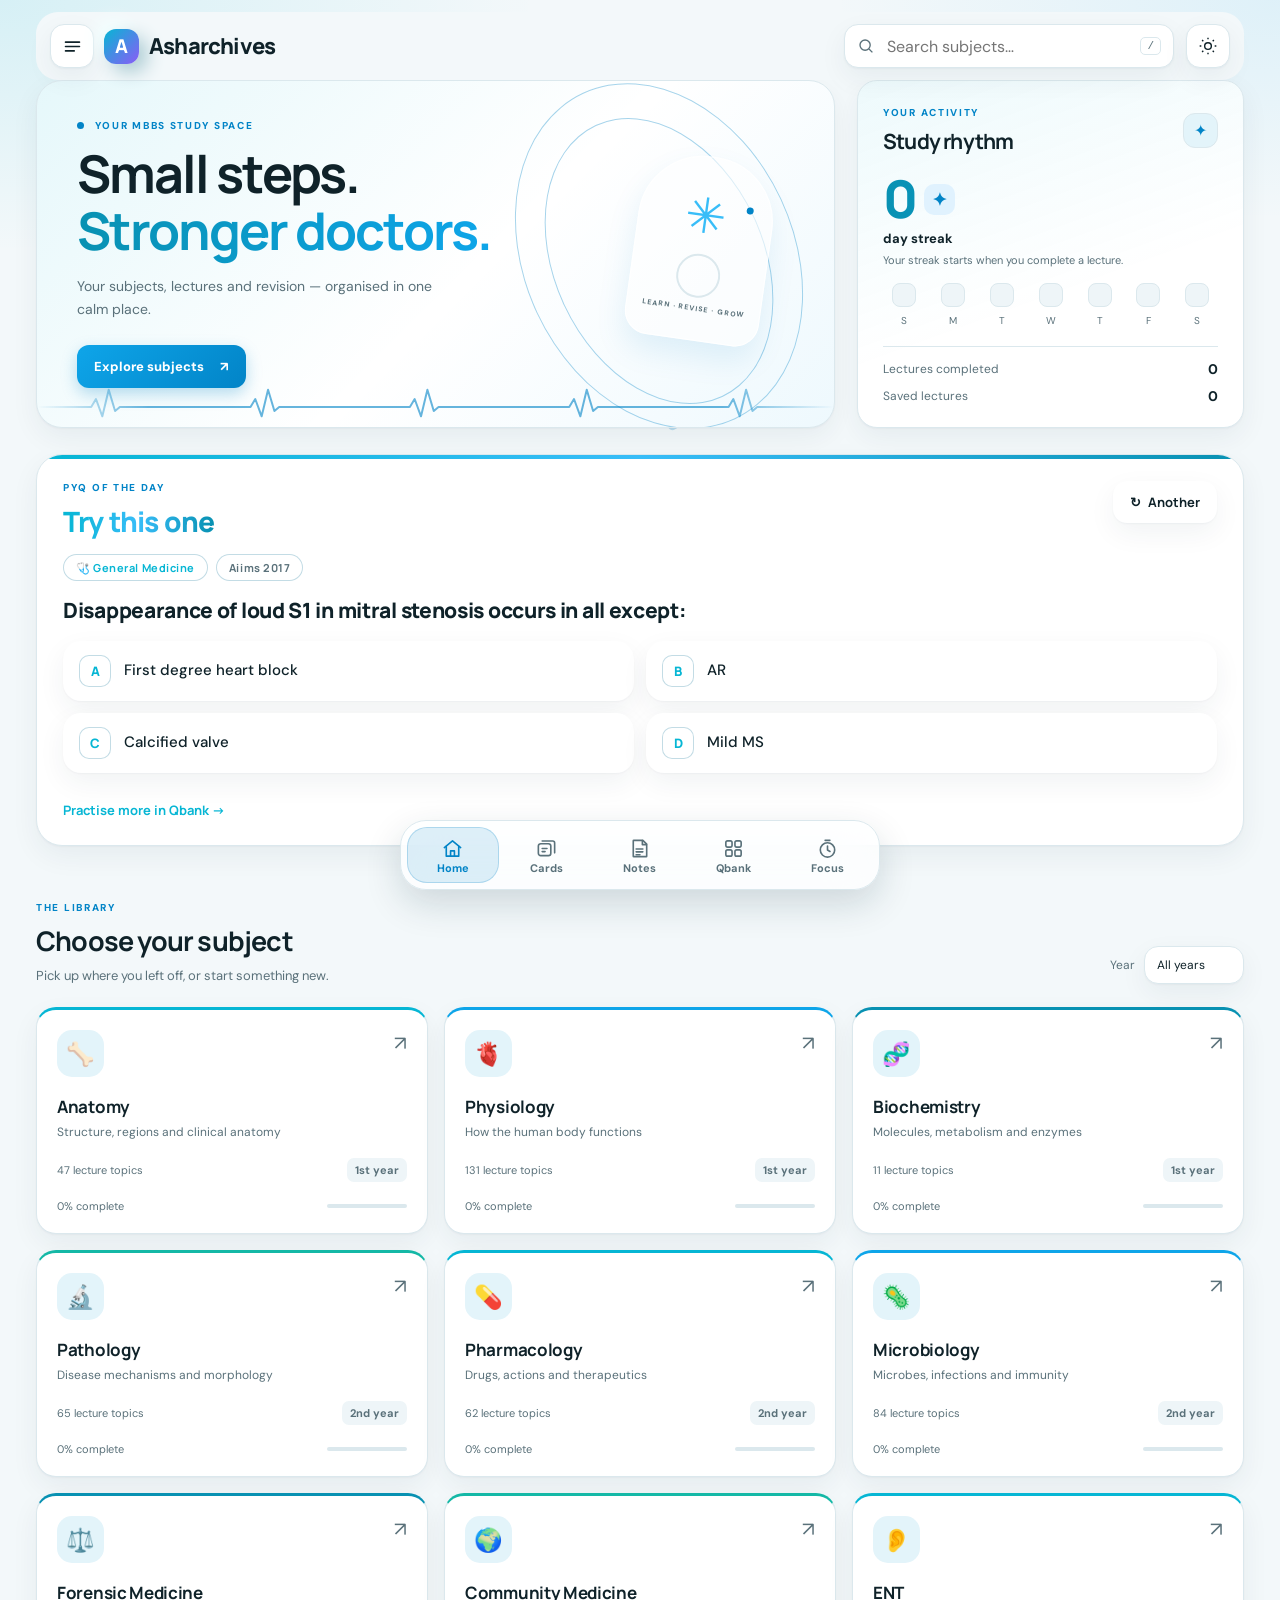
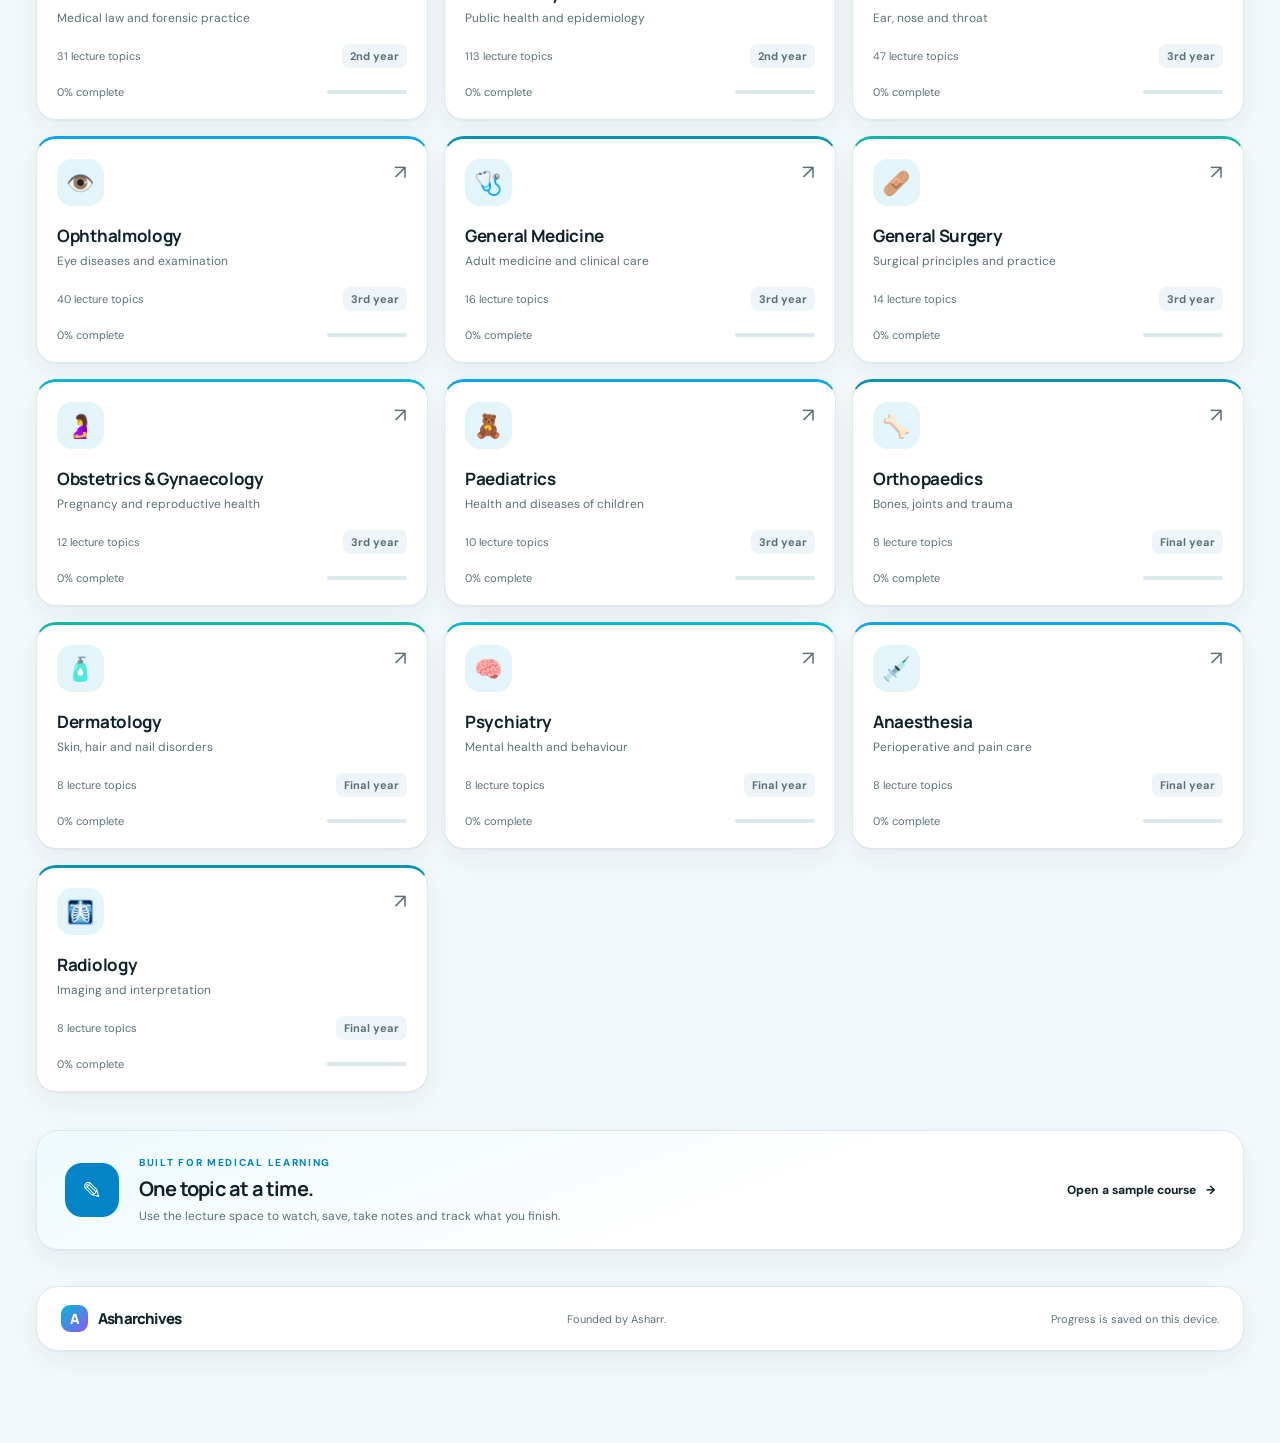
==== commit a192dcae: "Add files via upload" ====
--- a/index.html
+++ b/index.html
@@ -3,7 +3,7 @@
 <head>
   <meta charset="UTF-8">
   <meta name="viewport" content="width=device-width, initial-scale=1, viewport-fit=cover">
-  <meta name="theme-color" content="#f4f5fb">
+  <meta name="theme-color" content="#f3f8fa">
   <title>Asharchives — Your MBBS learning space</title>
   <link rel="preconnect" href="https://fonts.googleapis.com">
   <link rel="preconnect" href="https://fonts.gstatic.com" crossorigin>
@@ -20,7 +20,6 @@
   <script src="glass.js" defer></script>
   <script src="subjects.js" defer></script>
   <script src="nav.js" defer></script><script src="pwa.js" defer></script>
-  <link rel="stylesheet" href="neumorphism.css">
   <link rel="stylesheet" href="anim.css">
   <link rel="stylesheet" href="theme.css">
   <link rel="stylesheet" href="pyq-day.css">
--- a/styles.css
+++ b/styles.css
@@ -1 +1 @@
-:root{color-scheme:light;--bg:#f4f5fb;--surface:#fff;--surface-2:#f7f8fc;--ink:#20243b;--muted:#7d8197;--line:#e8eaf2;--accent:#ffd21a;--accent-ink:#292613;--blue:#e7ebff;--lav:#eeebff;--shadow:0 12px 35px rgba(45,51,91,.06);--radius:22px}:root[data-theme="dark"]{color-scheme:dark;--bg:#141622;--surface:#1e2130;--surface-2:#25293a;--ink:#f2f3fc;--muted:#a6abc1;--line:#34384c;--accent:#ffd21a;--accent-ink:#292613;--blue:#292f4b;--lav:#302b4b;--shadow:0 12px 35px rgba(0,0,0,.18)}*{box-sizing:border-box}html{scroll-behavior:smooth}body{margin:0;background:var(--bg);color:var(--ink);font-family:"DM Sans",sans-serif;transition:background .2s,color .2s}a{color:inherit;text-decoration:none}button,input,select{font:inherit}.app-shell{max-width:1240px;margin:auto;padding:0 36px}.topbar{height:90px;display:flex;align-items:center;justify-content:space-between;gap:24px}.brand{display:inline-flex;align-items:center;gap:10px;font-family:Manrope,sans-serif;font-size:22px;font-weight:800;letter-spacing:-.8px;white-space:nowrap}.brand-mark{width:35px;height:35px;display:grid;place-items:center;border-radius:12px;background:var(--accent);color:#242338;font-weight:800;font-size:19px;box-shadow:0 5px 12px #ffd21a35}.topbar-actions{display:flex;align-items:center;gap:12px}.searchbox{display:flex;align-items:center;gap:10px;width:min(330px,45vw);height:44px;padding:0 12px;background:var(--surface);border:1px solid var(--line);border-radius:14px;color:var(--muted)}.searchbox svg{width:18px;fill:none;stroke:currentColor;stroke-width:1.8;flex-shrink:0}.searchbox input{width:100%;border:0;outline:0;background:transparent;color:var(--ink);min-width:0}.searchbox kbd{font-size:11px;border:1px solid var(--line);border-radius:5px;padding:2px 6px}.icon-button{width:44px;height:44px;display:grid;place-items:center;border:1px solid var(--line);border-radius:14px;background:var(--surface);color:var(--ink);cursor:pointer}.icon-button svg{width:20px;fill:none;stroke:currentColor;stroke-width:1.7}.moon-icon{display:none}:root[data-theme="dark"] .sun-icon{display:none}:root[data-theme="dark"] .moon-icon{display:block}.welcome-grid{display:grid;grid-template-columns:minmax(0,1.65fr) minmax(260px,.8fr);gap:22px}.hero-card{position:relative;overflow:hidden;min-height:340px;padding:38px 40px;border-radius:26px;background:var(--blue);isolation:isolate}.eyebrow{margin:0 0 14px;font-size:10px;letter-spacing:1.7px;font-weight:800;color:#626b98}.eyebrow-dot{display:inline-block;width:7px;height:7px;border-radius:50%;background:var(--accent);margin-right:7px}.hero-card h1{position:relative;z-index:2;margin:0;font-family:Manrope,sans-serif;font-size:clamp(34px,4.3vw,52px);line-height:1.09;letter-spacing:-2px}.hero-card h1 span{color:#6873ad}.hero-copy{position:relative;z-index:2;max-width:365px;margin:16px 0 25px;color:var(--muted);line-height:1.6;font-size:14px}.primary-button{position:relative;z-index:2;display:inline-flex;align-items:center;gap:16px;background:var(--accent);color:var(--accent-ink);padding:13px 17px;border-radius:12px;font-size:13px;font-weight:800;box-shadow:0 7px 16px #d9b00025;transition:transform .18s}.primary-button:hover{transform:translateY(-2px)}.hero-decoration{position:absolute;right:5%;top:0;width:42%;height:100%;z-index:1;pointer-events:none}.orbit{position:absolute;border:1px solid #aab3e2a0;border-radius:50%;transform:rotate(-25deg)}.orbit-one{width:270px;height:360px;right:0;top:-5px}.orbit-two{width:210px;height:300px;right:30px;top:30px}.anatomy-card{position:absolute;right:25px;top:75px;width:135px;height:185px;background:#fff9;border:1px solid #fff;border-radius:65px 65px 24px 24px;box-shadow:0 15px 30px #48518a18;display:flex;align-items:center;flex-direction:column;justify-content:center;transform:rotate(8deg)}.anatomy-spark{font-size:49px;color:#8792ce}.anatomy-line{width:44px;height:44px;border:2px solid #c6cbed;border-radius:50%;margin:6px}.anatomy-dot{width:7px;height:7px;border-radius:50%;background:var(--accent);position:absolute;right:20px;top:44px}.anatomy-label{font-size:7px;letter-spacing:1px;color:#73799d;font-weight:800}.daily-card{padding:25px 25px 22px;border:1px solid var(--line);border-radius:26px;background:var(--surface);box-shadow:var(--shadow)}.card-heading{display:flex;justify-content:space-between;align-items:center}.muted-eyebrow{color:var(--muted);margin-bottom:8px}.card-heading h2,.section-heading h2,.educator-banner h2{font-family:Manrope,sans-serif;margin:0;letter-spacing:-.8px;font-size:21px}.mini-icon{width:35px;height:35px;display:grid;place-items:center;background:var(--surface-2);border-radius:12px;color:#8c91bb}.streak-number{margin-top:18px;display:flex;align-items:center;gap:8px;font-family:Manrope,sans-serif;font-size:52px;font-weight:800;letter-spacing:-2px;line-height:1}.streak-flame{display:grid;place-items:center;width:31px;height:31px;border-radius:10px;background:#fff3c2;color:#d69e00;font-size:18px;letter-spacing:0}.streak-caption{margin:5px 0 2px;font-size:13px;font-weight:700}.small-muted{font-size:11px;line-height:1.5;color:var(--muted);margin:5px 0 14px}.week-row{display:grid;grid-template-columns:repeat(7,1fr);gap:7px}.week-day{display:flex;flex-direction:column;align-items:center;gap:7px;font-size:10px;color:var(--muted)}.week-dot{width:24px;height:24px;border-radius:8px;background:var(--surface-2);border:1px solid var(--line);display:grid;place-items:center;font-size:10px}.week-dot.active{background:var(--accent);border-color:var(--accent);color:#30290e;font-weight:800}.activity-divider{height:1px;background:var(--line);margin:19px 0 13px}.activity-stat{display:flex;align-items:center;justify-content:space-between;margin-top:9px;color:var(--muted);font-size:12px}.activity-stat strong{color:var(--ink);font-size:14px}.section-block{padding:48px 0 38px}.section-heading{display:flex;justify-content:space-between;align-items:end;gap:20px;margin-bottom:23px}.section-heading h2{font-size:27px}.section-subtitle{font-size:13px;color:var(--muted);margin:8px 0 0}.year-select-wrap{display:flex;align-items:center;gap:9px;font-size:12px;color:var(--muted);white-space:nowrap}.year-select-wrap select{appearance:none;border:1px solid var(--line);border-radius:11px;padding:10px 32px 10px 12px;background:var(--surface) url("data:image/svg+xml,%3Csvg xmlns='http://www.w3.org/2000/svg' width='12' height='12' viewBox='0 0 24 24' fill='none' stroke='%238087a0' stroke-width='2'%3E%3Cpath d='m6 9 6 6 6-6'/%3E%3C/svg%3E") no-repeat right 11px center;color:var(--ink);outline:0}.subject-grid{display:grid;grid-template-columns:repeat(3,minmax(0,1fr));gap:16px}.subject-card{min-width:0;position:relative;display:flex;flex-direction:column;min-height:188px;padding:20px;border:1px solid var(--line);border-radius:20px;background:var(--surface);transition:transform .18s,border-color .18s,box-shadow .18s}.subject-card:hover{transform:translateY(-3px);border-color:#c5c9e5;box-shadow:var(--shadow)}.subject-top{display:flex;align-items:flex-start;justify-content:space-between;gap:12px}.subject-icon{width:47px;height:47px;border-radius:15px;display:grid;place-items:center;font-size:23px;flex-shrink:0}.subject-icon.blue{background:#e7edff}.subject-icon.yellow{background:#fff3bf}.subject-icon.pink{background:#ffe6ef}.subject-icon.green{background:#dff7eb}.subject-icon.purple{background:#eee6ff}.subject-icon.orange{background:#ffeadb}.subject-icon.cyan{background:#dff7fa}.subject-icon.rose{background:#ffe4e0}.subject-arrow{font-size:20px;color:#9a9db3}.subject-card h3{font-family:Manrope,sans-serif;font-size:17px;letter-spacing:-.3px;margin:18px 0 5px}.subject-card p{font-size:12px;color:var(--muted);margin:0;line-height:1.5}.subject-bottom{display:flex;align-items:center;justify-content:space-between;gap:8px;margin-top:auto;padding-top:17px;font-size:11px;color:var(--muted)}.year-pill{padding:5px 8px;border-radius:7px;background:var(--surface-2);font-weight:700}.progress-track{height:4px;border-radius:5px;background:var(--line);overflow:hidden;flex:1;max-width:80px}.progress-track span{display:block;height:100%;width:0;background:var(--accent);border-radius:5px}.loading-card{padding:20px;color:var(--muted)}.empty-state{padding:25px;text-align:center;color:var(--muted);font-size:13px}.educator-banner{display:flex;align-items:center;gap:20px;padding:25px 28px;margin:0 0 36px;border-radius:22px;background:var(--surface-2);border:1px solid var(--line)}.educator-icon{display:grid;place-items:center;flex-shrink:0;width:54px;height:54px;border-radius:17px;background:var(--accent);font-size:24px;color:#393015}.educator-banner .eyebrow{margin-bottom:6px}.educator-banner h2{font-size:20px}.educator-banner p:not(.eyebrow){font-size:12px;color:var(--muted);margin:6px 0 0}.text-link{margin-left:auto;white-space:nowrap;font-size:12px;font-weight:800}.text-link span{margin-left:7px}.footer{display:flex;align-items:center;justify-content:space-between;gap:18px;padding:22px 0 30px;border-top:1px solid var(--line);font-size:11px;color:var(--muted)}.footer-brand{font-size:15px;color:var(--ink)}.footer-brand .brand-mark{width:27px;height:27px;border-radius:9px;font-size:14px}.footer-note{text-align:right}@media(max-width:850px){.app-shell{padding:0 22px}.welcome-grid{grid-template-columns:1fr}.hero-card{min-height:310px}.daily-card{display:grid;grid-template-columns:1fr 1fr;column-gap:20px}.card-heading{grid-column:1/-1}.streak-number{margin-top:12px}.week-row{grid-column:2;grid-row:2/5;align-self:center}.activity-divider{grid-column:1/-1}.activity-stat{grid-column:1/-1}.subject-grid{grid-template-columns:repeat(2,minmax(0,1fr))}.hero-decoration{right:1%;opacity:.8}}@media(max-width:560px){.app-shell{padding:0 15px}.topbar{height:72px}.brand{font-size:19px}.brand-mark{width:32px;height:32px}.topbar-actions{gap:7px}.searchbox{width:42px;padding:0 11px;border-radius:13px}.searchbox input,.searchbox kbd{display:none}.searchbox:focus-within{position:absolute;left:15px;right:66px;z-index:5;width:auto;background:var(--surface);box-shadow:var(--shadow)}.searchbox:focus-within input{display:block}.searchbox:focus-within kbd{display:none}.icon-button{width:42px;height:42px}.hero-card{padding:28px 24px;min-height:325px}.hero-card h1{font-size:39px}.hero-copy{max-width:230px;font-size:13px}.hero-decoration{right:-30px;top:35px;opacity:.55;transform:scale(.75);transform-origin:right center}.daily-card{padding:20px;grid-template-columns:1fr}.card-heading,.week-row,.activity-divider,.activity-stat{grid-column:auto;grid-row:auto}.week-row{margin:15px 0 0}.section-block{padding:35px 0 28px}.section-heading{align-items:flex-start;flex-direction:column}.section-heading h2{font-size:24px}.subject-grid{grid-template-columns:1fr 1fr;gap:10px}.subject-card{padding:14px;min-height:180px;border-radius:17px}.subject-icon{width:40px;height:40px;border-radius:13px;font-size:20px}.subject-card h3{font-size:14px;margin-top:14px}.subject-card p{font-size:11px}.subject-bottom{font-size:10px;flex-wrap:wrap}.progress-track{max-width:42px}.educator-banner{padding:19px;gap:13px;align-items:flex-start;flex-wrap:wrap}.educator-icon{width:43px;height:43px}.educator-banner>div:nth-child(2){flex:1;min-width:170px}.educator-banner h2{font-size:17px}.text-link{margin:5px 0 0 56px}.footer{flex-wrap:wrap;justify-content:flex-start}.footer>span:nth-child(2){order:3;width:100%}.footer-note{margin-left:auto}}
+:root{color-scheme:light;--bg:#f3f8fa;--surface:#fff;--surface-2:#eef5f8;--ink:#0f2229;--muted:#5a717a;--line:#dbe8ed;--accent:var(--accent);--accent-ink:var(--accent-ink);--blue:#e3f4fa;--lav:#e3f4fa;--shadow:0 12px 35px rgba(15,50,65,.06);--radius:22px}:root[data-theme="dark"]{color-scheme:dark;--bg:#000;--surface:#0a0a0b;--surface-2:#111113;--ink:#f5f5f6;--muted:#8d8f98;--line:#1e1e21;--accent:var(--accent);--accent-ink:var(--accent-ink);--blue:#111113;--lav:#111113;--shadow:0 12px 35px rgba(0,0,0,.18)}*{box-sizing:border-box}html{scroll-behavior:smooth}body{margin:0;background:var(--bg);color:var(--ink);font-family:"DM Sans",sans-serif;transition:background .2s,color .2s}a{color:inherit;text-decoration:none}button,input,select{font:inherit}.app-shell{max-width:1240px;margin:auto;padding:0 36px}.topbar{height:90px;display:flex;align-items:center;justify-content:space-between;gap:24px}.brand{display:inline-flex;align-items:center;gap:10px;font-family:Manrope,sans-serif;font-size:22px;font-weight:800;letter-spacing:-.8px;white-space:nowrap}.brand-mark{width:35px;height:35px;display:grid;place-items:center;border-radius:12px;background:var(--accent);color:var(--accent-ink);font-weight:800;font-size:19px;box-shadow:0 5px 12px rgba(var(--acc-rgb),.21)}.topbar-actions{display:flex;align-items:center;gap:12px}.searchbox{display:flex;align-items:center;gap:10px;width:min(330px,45vw);height:44px;padding:0 12px;background:var(--surface);border:1px solid var(--line);border-radius:14px;color:var(--muted)}.searchbox svg{width:18px;fill:none;stroke:currentColor;stroke-width:1.8;flex-shrink:0}.searchbox input{width:100%;border:0;outline:0;background:transparent;color:var(--ink);min-width:0}.searchbox kbd{font-size:11px;border:1px solid var(--line);border-radius:5px;padding:2px 6px}.icon-button{width:44px;height:44px;display:grid;place-items:center;border:1px solid var(--line);border-radius:14px;background:var(--surface);color:var(--ink);cursor:pointer}.icon-button svg{width:20px;fill:none;stroke:currentColor;stroke-width:1.7}.moon-icon{display:none}:root[data-theme="dark"] .sun-icon{display:none}:root[data-theme="dark"] .moon-icon{display:block}.welcome-grid{display:grid;grid-template-columns:minmax(0,1.65fr) minmax(260px,.8fr);gap:22px}.hero-card{position:relative;overflow:hidden;min-height:340px;padding:38px 40px;border-radius:26px;background:var(--blue);isolation:isolate}.eyebrow{margin:0 0 14px;font-size:10px;letter-spacing:1.7px;font-weight:800;color:var(--muted)}.eyebrow-dot{display:inline-block;width:7px;height:7px;border-radius:50%;background:var(--accent);margin-right:7px}.hero-card h1{position:relative;z-index:2;margin:0;font-family:Manrope,sans-serif;font-size:clamp(34px,4.3vw,52px);line-height:1.09;letter-spacing:-2px}.hero-card h1 span{color:var(--accent)}.hero-copy{position:relative;z-index:2;max-width:365px;margin:16px 0 25px;color:var(--muted);line-height:1.6;font-size:14px}.primary-button{position:relative;z-index:2;display:inline-flex;align-items:center;gap:16px;background:var(--accent);color:var(--accent-ink);padding:13px 17px;border-radius:12px;font-size:13px;font-weight:800;box-shadow:0 7px 16px rgba(var(--acc-rgb),.15);transition:transform .18s}.primary-button:hover{transform:translateY(-2px)}.hero-decoration{position:absolute;right:5%;top:0;width:42%;height:100%;z-index:1;pointer-events:none}.orbit{position:absolute;border:1px solid rgba(var(--acc-rgb),.35);border-radius:50%;transform:rotate(-25deg)}.orbit-one{width:270px;height:360px;right:0;top:-5px}.orbit-two{width:210px;height:300px;right:30px;top:30px}.anatomy-card{position:absolute;right:25px;top:75px;width:135px;height:185px;background:#fff9;border:1px solid #fff;border-radius:65px 65px 24px 24px;box-shadow:0 15px 30px rgba(var(--acc-rgb),.1);display:flex;align-items:center;flex-direction:column;justify-content:center;transform:rotate(8deg)}.anatomy-spark{font-size:49px;color:var(--accent-2)}.anatomy-line{width:44px;height:44px;border:2px solid var(--line);border-radius:50%;margin:6px}.anatomy-dot{width:7px;height:7px;border-radius:50%;background:var(--accent);position:absolute;right:20px;top:44px}.anatomy-label{font-size:7px;letter-spacing:1px;color:var(--muted);font-weight:800}.daily-card{padding:25px 25px 22px;border:1px solid var(--line);border-radius:26px;background:var(--surface);box-shadow:var(--shadow)}.card-heading{display:flex;justify-content:space-between;align-items:center}.muted-eyebrow{color:var(--muted);margin-bottom:8px}.card-heading h2,.section-heading h2,.educator-banner h2{font-family:Manrope,sans-serif;margin:0;letter-spacing:-.8px;font-size:21px}.mini-icon{width:35px;height:35px;display:grid;place-items:center;background:var(--surface-2);border-radius:12px;color:var(--muted)}.streak-number{margin-top:18px;display:flex;align-items:center;gap:8px;font-family:Manrope,sans-serif;font-size:52px;font-weight:800;letter-spacing:-2px;line-height:1}.streak-flame{display:grid;place-items:center;width:31px;height:31px;border-radius:10px;background:var(--accent-soft);color:var(--accent);font-size:18px;letter-spacing:0}.streak-caption{margin:5px 0 2px;font-size:13px;font-weight:700}.small-muted{font-size:11px;line-height:1.5;color:var(--muted);margin:5px 0 14px}.week-row{display:grid;grid-template-columns:repeat(7,1fr);gap:7px}.week-day{display:flex;flex-direction:column;align-items:center;gap:7px;font-size:10px;color:var(--muted)}.week-dot{width:24px;height:24px;border-radius:8px;background:var(--surface-2);border:1px solid var(--line);display:grid;place-items:center;font-size:10px}.week-dot.active{background:var(--accent);border-color:var(--accent);color:var(--accent-ink);font-weight:800}.activity-divider{height:1px;background:var(--line);margin:19px 0 13px}.activity-stat{display:flex;align-items:center;justify-content:space-between;margin-top:9px;color:var(--muted);font-size:12px}.activity-stat strong{color:var(--ink);font-size:14px}.section-block{padding:48px 0 38px}.section-heading{display:flex;justify-content:space-between;align-items:end;gap:20px;margin-bottom:23px}.section-heading h2{font-size:27px}.section-subtitle{font-size:13px;color:var(--muted);margin:8px 0 0}.year-select-wrap{display:flex;align-items:center;gap:9px;font-size:12px;color:var(--muted);white-space:nowrap}.year-select-wrap select{appearance:none;border:1px solid var(--line);border-radius:11px;padding:10px 32px 10px 12px;background:var(--surface) url("data:image/svg+xml,%3Csvg xmlns='http://www.w3.org/2000/svg' width='12' height='12' viewBox='0 0 24 24' fill='none' stroke='%238a9aa3' stroke-width='2'%3E%3Cpath d='m6 9 6 6 6-6'/%3E%3C/svg%3E") no-repeat right 11px center;color:var(--ink);outline:0}.subject-grid{display:grid;grid-template-columns:repeat(3,minmax(0,1fr));gap:16px}.subject-card{min-width:0;position:relative;display:flex;flex-direction:column;min-height:188px;padding:20px;border:1px solid var(--line);border-radius:20px;background:var(--surface);transition:transform .18s,border-color .18s,box-shadow .18s}.subject-card:hover{transform:translateY(-3px);border-color:var(--line);box-shadow:var(--shadow)}.subject-top{display:flex;align-items:flex-start;justify-content:space-between;gap:12px}.subject-icon{width:47px;height:47px;border-radius:15px;display:grid;place-items:center;font-size:23px;flex-shrink:0}.subject-arrow{font-size:20px;color:var(--muted)}.subject-card h3{font-family:Manrope,sans-serif;font-size:17px;letter-spacing:-.3px;margin:18px 0 5px}.subject-card p{font-size:12px;color:var(--muted);margin:0;line-height:1.5}.subject-bottom{display:flex;align-items:center;justify-content:space-between;gap:8px;margin-top:auto;padding-top:17px;font-size:11px;color:var(--muted)}.year-pill{padding:5px 8px;border-radius:7px;background:var(--surface-2);font-weight:700}.progress-track{height:4px;border-radius:5px;background:var(--line);overflow:hidden;flex:1;max-width:80px}.progress-track span{display:block;height:100%;width:0;background:var(--accent);border-radius:5px}.loading-card{padding:20px;color:var(--muted)}.empty-state{padding:25px;text-align:center;color:var(--muted);font-size:13px}.educator-banner{display:flex;align-items:center;gap:20px;padding:25px 28px;margin:0 0 36px;border-radius:22px;background:var(--surface-2);border:1px solid var(--line)}.educator-icon{display:grid;place-items:center;flex-shrink:0;width:54px;height:54px;border-radius:17px;background:var(--accent);font-size:24px;color:var(--accent-ink)}.educator-banner .eyebrow{margin-bottom:6px}.educator-banner h2{font-size:20px}.educator-banner p:not(.eyebrow){font-size:12px;color:var(--muted);margin:6px 0 0}.text-link{margin-left:auto;white-space:nowrap;font-size:12px;font-weight:800}.text-link span{margin-left:7px}.footer{display:flex;align-items:center;justify-content:space-between;gap:18px;padding:22px 0 30px;border-top:1px solid var(--line);font-size:11px;color:var(--muted)}.footer-brand{font-size:15px;color:var(--ink)}.footer-brand .brand-mark{width:27px;height:27px;border-radius:9px;font-size:14px}.footer-note{text-align:right}@media(max-width:850px){.app-shell{padding:0 22px}.welcome-grid{grid-template-columns:1fr}.hero-card{min-height:310px}.daily-card{display:grid;grid-template-columns:1fr 1fr;column-gap:20px}.card-heading{grid-column:1/-1}.streak-number{margin-top:12px}.week-row{grid-column:2;grid-row:2/5;align-self:center}.activity-divider{grid-column:1/-1}.activity-stat{grid-column:1/-1}.subject-grid{grid-template-columns:repeat(2,minmax(0,1fr))}.hero-decoration{right:1%;opacity:.8}}@media(max-width:560px){.app-shell{padding:0 15px}.topbar{height:72px}.brand{font-size:19px}.brand-mark{width:32px;height:32px}.topbar-actions{gap:7px}.searchbox{width:42px;padding:0 11px;border-radius:13px}.searchbox input,.searchbox kbd{display:none}.searchbox:focus-within{position:absolute;left:15px;right:66px;z-index:5;width:auto;background:var(--surface);box-shadow:var(--shadow)}.searchbox:focus-within input{display:block}.searchbox:focus-within kbd{display:none}.icon-button{width:42px;height:42px}.hero-card{padding:28px 24px;min-height:325px}.hero-card h1{font-size:39px}.hero-copy{max-width:230px;font-size:13px}.hero-decoration{right:-30px;top:35px;opacity:.55;transform:scale(.75);transform-origin:right center}.daily-card{padding:20px;grid-template-columns:1fr}.card-heading,.week-row,.activity-divider,.activity-stat{grid-column:auto;grid-row:auto}.week-row{margin:15px 0 0}.section-block{padding:35px 0 28px}.section-heading{align-items:flex-start;flex-direction:column}.section-heading h2{font-size:24px}.subject-grid{grid-template-columns:1fr 1fr;gap:10px}.subject-card{padding:14px;min-height:180px;border-radius:17px}.subject-icon{width:40px;height:40px;border-radius:13px;font-size:20px}.subject-card h3{font-size:14px;margin-top:14px}.subject-card p{font-size:11px}.subject-bottom{font-size:10px;flex-wrap:wrap}.progress-track{max-width:42px}.educator-banner{padding:19px;gap:13px;align-items:flex-start;flex-wrap:wrap}.educator-icon{width:43px;height:43px}.educator-banner>div:nth-child(2){flex:1;min-width:170px}.educator-banner h2{font-size:17px}.text-link{margin:5px 0 0 56px}.footer{flex-wrap:wrap;justify-content:flex-start}.footer>span:nth-child(2){order:3;width:100%}.footer-note{margin-left:auto}}
--- a/glass.css
+++ b/glass.css
@@ -1 +1 @@
-:root{--glass:rgba(255,255,255,.52);--glass-hi:rgba(255,255,255,.76);--glass-edge:rgba(255,255,255,.78);--glass-sh:0 10px 34px rgba(62,72,140,.13),inset 0 1px 0 rgba(255,255,255,.85);--fx:blur(18px) saturate(165%);--hero:linear-gradient(135deg,rgba(226,231,255,.8),rgba(255,255,255,.42));--b1:#ffe27a;--b2:#b9c4ff;--b3:#f3c9ff}:root[data-theme="dark"]{--glass:rgba(34,38,60,.5);--glass-hi:rgba(50,56,86,.72);--glass-edge:rgba(255,255,255,.11);--glass-sh:0 10px 34px rgba(0,0,0,.38),inset 0 1px 0 rgba(255,255,255,.09);--hero:linear-gradient(135deg,rgba(52,60,104,.74),rgba(30,33,52,.45));--b1:#8a7410;--b2:#3b4aa8;--b3:#6a2f8f}body{min-height:100vh;animation:fadeIn .6s backwards}body::before,body::after{content:"";position:fixed;z-index:-1;border-radius:50%;filter:blur(80px);opacity:.6;pointer-events:none}body::before{width:46vw;height:46vw;max-width:560px;max-height:560px;top:-8%;right:-6%;background:radial-gradient(circle,var(--b1),transparent 68%);animation:drift 20s ease-in-out infinite alternate}body::after{width:52vw;height:52vw;max-width:640px;max-height:640px;bottom:-12%;left:-10%;background:radial-gradient(circle,var(--b2),var(--b3) 45%,transparent 70%);animation:drift 26s ease-in-out infinite alternate-reverse}.topbar,.searchbox,.icon-button,.save-button,.playlist-search,.year-select-wrap select,.hero-card,.daily-card,.subject-card,.educator-banner,.course-hero,.notes-card,.playlist-card,.back-link{-webkit-backdrop-filter:var(--fx);backdrop-filter:var(--fx)}.topbar,.searchbox,.icon-button,.save-button,.playlist-search,.year-select-wrap select,.subject-card,.daily-card,.educator-banner,.notes-card,.playlist-card,.back-link,.topic-item{background-color:var(--glass);border-color:var(--glass-edge)}.searchbox,.icon-button,.save-button,.playlist-search,.year-select-wrap select,.subject-card,.daily-card,.educator-banner,.notes-card,.playlist-card,.topbar,.back-link{box-shadow:var(--glass-sh)}.hero-card,.course-hero{background:var(--hero);border:1px solid var(--glass-edge);box-shadow:var(--glass-sh)}.save-button.is-saved{background-color:#fff3bf;border-color:#ffe17a}.notes-card textarea{background:var(--glass);border-color:var(--glass-edge)}.notes-card textarea:focus{box-shadow:0 0 0 3px rgba(255,210,26,.35)}.topic-number{background:var(--glass-hi)}.topic-item.active{background:var(--glass-hi);border-color:rgba(255,210,26,.6);box-shadow:0 8px 22px rgba(255,210,26,.18)}.video-frame{border:1px solid rgba(255,255,255,.18);box-shadow:0 24px 60px rgba(30,35,80,.28)}.video-frame iframe{animation:fadeIn .6s backwards}.topbar{position:sticky;top:12px;z-index:50;height:68px;margin-top:12px;padding:0 14px;border:1px solid var(--glass-edge);border-radius:22px}.back-link{display:inline-flex;align-items:center;gap:6px;height:44px;padding:0 14px;border:1px solid var(--glass-edge);border-radius:14px;font-size:13px;font-weight:700;transition:transform .2s}.back-link:hover{transform:translateX(-3px)}.hero-card,.course-hero{animation:rise .7s cubic-bezier(.2,.8,.2,1) backwards}.daily-card{animation:rise .7s .12s cubic-bezier(.2,.8,.2,1) backwards}.section-block,.educator-banner,.learning-layout{animation:rise .7s .2s cubic-bezier(.2,.8,.2,1) backwards}.subject-card{animation:rise .5s cubic-bezier(.2,.8,.2,1) backwards;position:relative;overflow:hidden;transition:transform .35s cubic-bezier(.2,.8,.2,1),box-shadow .35s,border-color .35s}.subject-card:nth-child(3n+2){animation-delay:.07s}.subject-card:nth-child(3n){animation-delay:.14s}.subject-card::before{content:"";position:absolute;inset:0;background:linear-gradient(115deg,transparent 35%,rgba(255,255,255,.35) 50%,transparent 65%);transform:translateX(-120%);transition:transform .8s ease;pointer-events:none}.subject-card:hover{transform:translateY(-6px) scale(1.015);border-color:rgba(255,210,26,.6);box-shadow:0 18px 44px rgba(62,72,140,.22),inset 0 1px 0 rgba(255,255,255,.9)}.subject-card:hover::before{transform:translateX(120%)}.subject-arrow,.subject-icon,.primary-button span,.icon-button svg,.brand-mark{transition:transform .3s}.subject-card:hover .subject-arrow{transform:translate(3px,-3px)}.subject-card:hover .subject-icon{transform:rotate(-8deg) scale(1.1)}.primary-button:hover{transform:translateY(-3px);box-shadow:0 12px 26px #d9b00040}.primary-button:hover span{transform:translate(3px,-3px)}.icon-button:hover svg{transform:rotate(25deg)}.brand:hover .brand-mark{transform:rotate(-8deg) scale(1.08)}.icon-button,.save-button,.complete-button,.outline-button{transition:transform .2s,box-shadow .2s,background .2s}.icon-button:hover,.save-button:hover,.complete-button:hover,.outline-button:hover{transform:translateY(-2px)}.icon-button:active,.save-button:active,.complete-button:active,.outline-button:active{transform:scale(.95)}.topic-item{transition:transform .25s,border-color .2s,background .2s,box-shadow .25s}.topic-item:hover{transform:translateX(4px);border-color:var(--glass-edge)}.orbit,.art-orbit{animation:spin 50s linear infinite}.orbit-two{animation-direction:reverse;animation-duration:70s}.art-orbit{animation-name:spinB}.anatomy-card{animation:floatA 6s ease-in-out infinite}.art-circle{animation:floatB 7s ease-in-out infinite}.art-star,.anatomy-spark{animation:twinkle 3.6s ease-in-out infinite}.star-two{animation-delay:1.2s}.brand-mark,.streak-flame{animation:glow 3.2s ease-in-out infinite}.play-bubble{animation:pulse 2.4s ease-out infinite}.week-dot.active{animation:pop .5s .3s backwards}.progress-track span{background:linear-gradient(90deg,#ffd21a,#ffe98a,#ffd21a);background-size:200% 100%;animation:shimmer 2.6s linear infinite}@keyframes rise{from{opacity:0;transform:translateY(22px) scale(.98)}}@keyframes fadeIn{from{opacity:0}}@keyframes drift{to{transform:translate(6vw,-5vh) scale(1.15)}}@keyframes spin{to{transform:rotate(335deg)}}@keyframes spinB{to{transform:rotate(395deg)}}@keyframes floatA{50%{transform:rotate(8deg) translateY(-12px)}}@keyframes floatB{50%{transform:rotate(7deg) translateY(-9px)}}@keyframes twinkle{50%{opacity:.35;transform:scale(.8) rotate(20deg)}}@keyframes glow{50%{box-shadow:0 5px 22px #ffd21a99}}@keyframes pulse{0%{box-shadow:0 0 0 0 #ffd21a88}70%,100%{box-shadow:0 0 0 18px #ffd21a00}}@keyframes shimmer{to{background-position:-200% 0}}@keyframes pop{from{transform:scale(.4);opacity:0}}@media(max-width:560px){:root{--fx:blur(12px) saturate(150%)}.topbar{top:8px;height:60px;margin-top:8px;padding:0 10px}.searchbox:focus-within{left:8px;right:60px;background:var(--glass-hi)}}@media(prefers-reduced-motion:reduce){*,*::before,*::after{animation:none!important;transition:none!important}}:root{--glare:rgba(255,255,255,.55);--glass-deep:rgba(255,255,255,.34)}:root[data-theme="dark"]{--glare:rgba(160,170,255,.16);--glass-deep:rgba(20,22,40,.42)}[hidden]{display:none!important}.video-frame>iframe,.video-frame>video{position:absolute;inset:0;z-index:1;width:100%;height:100%;border:0;background:#0b0d16;object-fit:contain}.video-placeholder{z-index:3;padding:18px}.video-placeholder p{max-width:360px}.link-form{display:flex;gap:8px;width:100%;max-width:440px;margin:6px 0 0}.link-form input{flex:1;min-width:0;height:42px;padding:0 13px;border-radius:12px;border:1px solid rgba(255,255,255,.24);background:rgba(255,255,255,.1);color:#fff;font:12px "DM Sans",sans-serif;outline:0;-webkit-backdrop-filter:blur(12px);backdrop-filter:blur(12px);transition:border-color .2s,box-shadow .2s}.link-form input::placeholder{color:#c1c7de}.link-form input:focus{border-color:var(--accent);box-shadow:0 0 0 3px rgba(255,210,26,.25)}.link-form .outline-button{height:42px;white-space:nowrap;background:var(--accent);color:#292613;border-color:transparent}.link-error{color:#ffc2c2!important;margin:10px 0 0!important;font-size:11px!important}.external-card{position:absolute;inset:0;z-index:2;display:flex;flex-direction:column;align-items:center;justify-content:center;gap:8px;padding:22px;text-align:center;color:#f4f5ff;background:radial-gradient(circle at 50% 20%,#3d4470,#1d2030 70%);-webkit-backdrop-filter:blur(8px);backdrop-filter:blur(8px)}.external-card h3{font:700 17px Manrope,sans-serif;margin:10px 0 0}.external-card p{max-width:380px;color:#c1c7de;font-size:12px;line-height:1.55;margin:0}.external-card .outline-button{display:inline-block;text-decoration:none;margin-top:8px;background:var(--accent);color:#292613;border-color:transparent}.video-toolbar{display:flex;justify-content:space-between;align-items:center;flex-wrap:wrap;gap:10px 14px;margin-top:13px;padding:11px 15px;border-radius:16px;border:1px solid var(--glass-edge);background:var(--glass-hi);-webkit-backdrop-filter:var(--fx);backdrop-filter:var(--fx);box-shadow:var(--glass-sh);font-size:11px;color:var(--muted)}.toolbar-actions{display:flex;gap:16px;align-items:center;flex-wrap:wrap}.video-toolbar a{color:var(--ink);font-weight:700;text-decoration:none;transition:color .2s}.video-toolbar a:hover{color:#9a7a00}.video-toolbar button{border:0;background:transparent;color:var(--ink);font:700 11px "DM Sans",sans-serif;cursor:pointer;padding:0;transition:color .2s}.video-toolbar button:hover{color:#9a7a00}.video-frame{animation:rise .6s cubic-bezier(.2,.8,.2,1) backwards}.breadcrumbs{display:inline-flex;padding:7px 15px;border-radius:999px;background:var(--glass);border:1px solid var(--glass-edge);-webkit-backdrop-filter:var(--fx);backdrop-filter:var(--fx);box-shadow:var(--glass-sh)}.topic-item,.playlist-count,.mini-icon,.week-dot,.lecture-under,.section-title-row{-webkit-backdrop-filter:var(--fx);backdrop-filter:var(--fx)}.topic-item{position:relative;overflow:hidden;background:var(--glass);border-color:var(--glass-edge);box-shadow:0 4px 14px rgba(62,72,140,.06)}.topic-item.active{background:var(--glass-hi)}.playlist-count,.mini-icon{background:var(--glass-hi);border:1px solid var(--glass-edge);box-shadow:var(--glass-sh)}.footer{margin-top:16px;padding:18px 24px;border:1px solid var(--glass-edge);border-radius:22px;background:var(--glass);-webkit-backdrop-filter:var(--fx);backdrop-filter:var(--fx);box-shadow:var(--glass-sh)}.course-footer{padding-top:19px}.lecture-under{background:transparent}.notes-card textarea{background:var(--glass-deep)}.educator-banner{background:var(--glass)}.topic-item.completed .topic-number{background:rgba(223,247,235,.85)}.subject-card::after,.hero-card::after,.course-hero::after,.daily-card::after,.topic-item::after,.educator-banner::after{content:"";position:absolute;inset:0;z-index:0;border-radius:inherit;pointer-events:none;opacity:0;transition:opacity .35s;background:radial-gradient(260px circle at var(--mx,50%) var(--my,50%),var(--glare),transparent 62%)}.subject-card:hover::after,.hero-card:hover::after,.course-hero:hover::after,.daily-card:hover::after,.topic-item:hover::after,.educator-banner:hover::after{opacity:1}.subject-card>*,.topic-item>*,.daily-card>*,.educator-banner>*{position:relative;z-index:1}.hero-card>*:not(.hero-decoration):not(.ecg),.course-hero>*:not(.ecg){position:relative}.eyebrow-dot{animation:beat 1.8s ease-in-out infinite}@keyframes beat{0%,100%{transform:scale(1)}12%{transform:scale(1.55)}24%{transform:scale(1)}36%{transform:scale(1.3)}60%{transform:scale(1)}}.course-art{z-index:2}.ecg{position:absolute;left:0;right:0;bottom:0;height:40px;overflow:hidden;pointer-events:none;z-index:1;opacity:.6;-webkit-mask:linear-gradient(90deg,transparent,#000 14%,#000 86%,transparent);mask:linear-gradient(90deg,transparent,#000 14%,#000 86%,transparent)}.ecg-track{display:flex;width:200%;height:100%;animation:ecgScroll 9s linear infinite}.ecg-track svg{flex:none;width:50%;height:100%;overflow:visible}.ecg-track path{fill:none;stroke:#c9a200;stroke-width:2;stroke-linejoin:round;stroke-linecap:round;filter:drop-shadow(0 0 4px rgba(255,210,26,.7))}:root[data-theme="dark"] .ecg-track path{stroke:#ffd21a}@keyframes ecgScroll{to{transform:translateX(-50%)}}.hero-card h1 span{color:transparent;background:linear-gradient(90deg,#6873ad,#ffd21a,#9aa6e6,#6873ad);background-size:300% 100%;-webkit-background-clip:text;background-clip:text;animation:textShimmer 7s linear infinite}@keyframes textShimmer{to{background-position:-300% 0}}.med-bg{position:fixed;inset:0;z-index:-1;pointer-events:none;overflow:hidden}.med-bg>span{position:absolute;width:var(--s);height:var(--s);opacity:.22;animation:floatMed var(--d,10s) ease-in-out infinite alternate}.med-bg .cross svg{width:100%;height:100%;fill:#8d97d6}.med-bg .pill{height:calc(var(--s)*.5);width:calc(var(--s)*2.1);border-radius:999px;background:linear-gradient(90deg,#ffd21a 0 50%,#b9c4ff 50% 100%);transform:rotate(-30deg);box-shadow:inset 0 1px 0 rgba(255,255,255,.6)}:root[data-theme="dark"] .med-bg .cross svg{fill:#5f6ab3}@keyframes floatMed{from{transform:translate(0,0) rotate(0)}to{transform:translate(18px,-26px) rotate(40deg)}}.activity-stat strong{animation:pop .6s .4s cubic-bezier(.2,.8,.2,1) backwards}.playlist-count{animation:pop .5s .25s backwards}.topic-number{transition:transform .25s,background .25s}.topic-item:hover .topic-number{transform:scale(1.08) rotate(-4deg)}.complete-button{position:relative;overflow:hidden}.complete-button::after{content:"";position:absolute;inset:0;background:linear-gradient(115deg,transparent 35%,rgba(255,255,255,.55) 50%,transparent 65%);transform:translateX(-120%);transition:transform .7s ease}.complete-button:hover::after{transform:translateX(120%)}.primary-button{position:relative;overflow:hidden}.primary-button::before{content:"";position:absolute;inset:0;background:linear-gradient(115deg,transparent 35%,rgba(255,255,255,.5) 50%,transparent 65%);transform:translateX(-120%);transition:transform .7s ease;pointer-events:none}.primary-button:hover::before{transform:translateX(120%)}@media(max-width:560px){.breadcrumbs{display:flex;padding:6px 12px}.video-toolbar{font-size:10px}.ecg{height:30px}.video-placeholder{padding:12px}.video-placeholder>*{flex-shrink:0}.video-placeholder .play-bubble{width:40px;height:40px;font-size:15px;border-radius:14px}.video-placeholder h3{margin:8px 0 0;font-size:14px}.video-placeholder>p:not(.link-error){display:none}.link-form{margin-top:10px;gap:6px}.link-form input{flex:1 1 auto;height:38px;padding:0 10px;font-size:11px}.link-form .outline-button{height:38px;padding:0 12px}.external-card{padding:14px}.external-card p{display:none}}@media(prefers-reduced-motion:reduce){.med-bg,.ecg{display:none}}
+:root{--glass:rgba(255,255,255,.52);--glass-hi:rgba(255,255,255,.76);--glass-edge:rgba(255,255,255,.78);--glass-sh:0 10px 34px rgba(15,50,65,.13),inset 0 1px 0 rgba(255,255,255,.85);--fx:blur(18px) saturate(165%);--hero:linear-gradient(135deg,rgba(255,255,255,.8),rgba(255,255,255,.42));--b1:transparent;--b2:transparent;--b3:transparent}:root[data-theme="dark"]{--glass:rgba(10,10,11,.5);--glass-hi:rgba(17,17,19,.72);--glass-edge:rgba(255,255,255,.11);--glass-sh:0 10px 34px rgba(0,0,0,.38),inset 0 1px 0 rgba(255,255,255,.09);--hero:linear-gradient(135deg,rgba(17,17,19,.74),rgba(10,10,11,.45));--b1:transparent;--b2:transparent;--b3:transparent}body{min-height:100vh;animation:fadeIn .6s backwards}body::before,body::after{content:"";position:fixed;z-index:-1;border-radius:50%;filter:blur(80px);opacity:.6;pointer-events:none}body::before{width:46vw;height:46vw;max-width:560px;max-height:560px;top:-8%;right:-6%;background:radial-gradient(circle,var(--b1),transparent 68%);animation:drift 20s ease-in-out infinite alternate}body::after{width:52vw;height:52vw;max-width:640px;max-height:640px;bottom:-12%;left:-10%;background:radial-gradient(circle,var(--b2),var(--b3) 45%,transparent 70%);animation:drift 26s ease-in-out infinite alternate-reverse}.topbar,.searchbox,.icon-button,.save-button,.playlist-search,.year-select-wrap select,.hero-card,.daily-card,.subject-card,.educator-banner,.course-hero,.notes-card,.playlist-card,.back-link{-webkit-backdrop-filter:var(--fx);backdrop-filter:var(--fx)}.topbar,.searchbox,.icon-button,.save-button,.playlist-search,.year-select-wrap select,.subject-card,.daily-card,.educator-banner,.notes-card,.playlist-card,.back-link,.topic-item{background-color:var(--glass);border-color:var(--glass-edge)}.searchbox,.icon-button,.save-button,.playlist-search,.year-select-wrap select,.subject-card,.daily-card,.educator-banner,.notes-card,.playlist-card,.topbar,.back-link{box-shadow:var(--glass-sh)}.hero-card,.course-hero{background:var(--hero);border:1px solid var(--glass-edge);box-shadow:var(--glass-sh)}.save-button.is-saved{background-color:var(--accent-soft);border-color:var(--accent-2)}.notes-card textarea{background:var(--glass);border-color:var(--glass-edge)}.notes-card textarea:focus{box-shadow:0 0 0 3px rgba(var(--acc-rgb),.35)}.topic-number{background:var(--glass-hi)}.topic-item.active{background:var(--glass-hi);border-color:rgba(var(--acc-rgb),.6);box-shadow:0 8px 22px rgba(var(--acc-rgb),.18)}.video-frame{border:1px solid rgba(255,255,255,.18);box-shadow:0 24px 60px rgba(15,50,65,.28)}.video-frame iframe{animation:fadeIn .6s backwards}.topbar{position:sticky;top:12px;z-index:50;height:68px;margin-top:12px;padding:0 14px;border:1px solid var(--glass-edge);border-radius:22px}.back-link{display:inline-flex;align-items:center;gap:6px;height:44px;padding:0 14px;border:1px solid var(--glass-edge);border-radius:14px;font-size:13px;font-weight:700;transition:transform .2s}.back-link:hover{transform:translateX(-3px)}.hero-card,.course-hero{animation:rise .7s cubic-bezier(.2,.8,.2,1) backwards}.daily-card{animation:rise .7s .12s cubic-bezier(.2,.8,.2,1) backwards}.section-block,.educator-banner,.learning-layout{animation:rise .7s .2s cubic-bezier(.2,.8,.2,1) backwards}.subject-card{animation:rise .5s cubic-bezier(.2,.8,.2,1) backwards;position:relative;overflow:hidden;transition:transform .35s cubic-bezier(.2,.8,.2,1),box-shadow .35s,border-color .35s}.subject-card:nth-child(3n+2){animation-delay:.07s}.subject-card:nth-child(3n){animation-delay:.14s}.subject-card::before{content:"";position:absolute;inset:0;background:linear-gradient(115deg,transparent 35%,rgba(255,255,255,.35) 50%,transparent 65%);transform:translateX(-120%);transition:transform .8s ease;pointer-events:none}.subject-card:hover{transform:translateY(-6px) scale(1.015);border-color:rgba(var(--acc-rgb),.6);box-shadow:0 18px 44px rgba(15,50,65,.22),inset 0 1px 0 rgba(255,255,255,.9)}.subject-card:hover::before{transform:translateX(120%)}.subject-arrow,.subject-icon,.primary-button span,.icon-button svg,.brand-mark{transition:transform .3s}.subject-card:hover .subject-arrow{transform:translate(3px,-3px)}.subject-card:hover .subject-icon{transform:rotate(-8deg) scale(1.1)}.primary-button:hover{transform:translateY(-3px);box-shadow:0 12px 26px rgba(var(--acc-rgb),.25)}.primary-button:hover span{transform:translate(3px,-3px)}.icon-button:hover svg{transform:rotate(25deg)}.brand:hover .brand-mark{transform:rotate(-8deg) scale(1.08)}.icon-button,.save-button,.complete-button,.outline-button{transition:transform .2s,box-shadow .2s,background .2s}.icon-button:hover,.save-button:hover,.complete-button:hover,.outline-button:hover{transform:translateY(-2px)}.icon-button:active,.save-button:active,.complete-button:active,.outline-button:active{transform:scale(.95)}.topic-item{transition:transform .25s,border-color .2s,background .2s,box-shadow .25s}.topic-item:hover{transform:translateX(4px);border-color:var(--glass-edge)}.orbit,.art-orbit{animation:spin 50s linear infinite}.orbit-two{animation-direction:reverse;animation-duration:70s}.art-orbit{animation-name:spinB}.anatomy-card{animation:floatA 6s ease-in-out infinite}.art-circle{animation:floatB 7s ease-in-out infinite}.art-star,.anatomy-spark{animation:twinkle 3.6s ease-in-out infinite}.star-two{animation-delay:1.2s}.brand-mark,.streak-flame{animation:glow 3.2s ease-in-out infinite}.play-bubble{animation:pulse 2.4s ease-out infinite}.week-dot.active{animation:pop .5s .3s backwards}.progress-track span{background:linear-gradient(90deg,var(--accent),var(--accent-2),var(--accent));background-size:200% 100%;animation:shimmer 2.6s linear infinite}@keyframes rise{from{opacity:0;transform:translateY(22px) scale(.98)}}@keyframes fadeIn{from{opacity:0}}@keyframes drift{to{transform:translate(6vw,-5vh) scale(1.15)}}@keyframes spin{to{transform:rotate(335deg)}}@keyframes spinB{to{transform:rotate(395deg)}}@keyframes floatA{50%{transform:rotate(8deg) translateY(-12px)}}@keyframes floatB{50%{transform:rotate(7deg) translateY(-9px)}}@keyframes twinkle{50%{opacity:.35;transform:scale(.8) rotate(20deg)}}@keyframes glow{50%{box-shadow:0 5px 22px rgba(var(--acc-rgb),.6)}}@keyframes pulse{0%{box-shadow:0 0 0 0 rgba(var(--acc-rgb),.53)}70%,100%{box-shadow:0 0 0 18px rgba(var(--acc-rgb),.0)}}@keyframes shimmer{to{background-position:-200% 0}}@keyframes pop{from{transform:scale(.4);opacity:0}}@media(max-width:560px){:root{--fx:blur(12px) saturate(150%)}.topbar{top:8px;height:60px;margin-top:8px;padding:0 10px}.searchbox:focus-within{left:8px;right:60px;background:var(--glass-hi)}}@media(prefers-reduced-motion:reduce){*,*::before,*::after{animation:none!important;transition:none!important}}:root{--glare:rgba(255,255,255,.55);--glass-deep:rgba(255,255,255,.34)}:root[data-theme="dark"]{--glare:rgba(255,255,255,.06);--glass-deep:rgba(0,0,0,.42)}[hidden]{display:none!important}.video-frame>iframe,.video-frame>video{position:absolute;inset:0;z-index:1;width:100%;height:100%;border:0;background:#050506;object-fit:contain}.video-placeholder{z-index:3;padding:18px}.video-placeholder p{max-width:360px}.link-form{display:flex;gap:8px;width:100%;max-width:440px;margin:6px 0 0}.link-form input{flex:1;min-width:0;height:42px;padding:0 13px;border-radius:12px;border:1px solid rgba(255,255,255,.24);background:rgba(255,255,255,.1);color:#fff;font:12px "DM Sans",sans-serif;outline:0;-webkit-backdrop-filter:blur(12px);backdrop-filter:blur(12px);transition:border-color .2s,box-shadow .2s}.link-form input::placeholder{color:#aeb3ba}.link-form input:focus{border-color:var(--accent);box-shadow:0 0 0 3px rgba(var(--acc-rgb),.25)}.link-form .outline-button{height:42px;white-space:nowrap;background:var(--accent);color:var(--accent-ink);border-color:transparent}.link-error{color:#ffc2c2!important;margin:10px 0 0!important;font-size:11px!important}.external-card{position:absolute;inset:0;z-index:2;display:flex;flex-direction:column;align-items:center;justify-content:center;gap:8px;padding:22px;text-align:center;color:#fff;background:radial-gradient(circle at 50% 20%,#2a2a2e,#0c0c0e 70%);-webkit-backdrop-filter:blur(8px);backdrop-filter:blur(8px)}.external-card h3{font:700 17px Manrope,sans-serif;margin:10px 0 0}.external-card p{max-width:380px;color:#aeb3ba;font-size:12px;line-height:1.55;margin:0}.external-card .outline-button{display:inline-block;text-decoration:none;margin-top:8px;background:var(--accent);color:var(--accent-ink);border-color:transparent}.video-toolbar{display:flex;justify-content:space-between;align-items:center;flex-wrap:wrap;gap:10px 14px;margin-top:13px;padding:11px 15px;border-radius:16px;border:1px solid var(--glass-edge);background:var(--glass-hi);-webkit-backdrop-filter:var(--fx);backdrop-filter:var(--fx);box-shadow:var(--glass-sh);font-size:11px;color:var(--muted)}.toolbar-actions{display:flex;gap:16px;align-items:center;flex-wrap:wrap}.video-toolbar a{color:var(--ink);font-weight:700;text-decoration:none;transition:color .2s}.video-toolbar a:hover{color:var(--accent)}.video-toolbar button{border:0;background:transparent;color:var(--ink);font:700 11px "DM Sans",sans-serif;cursor:pointer;padding:0;transition:color .2s}.video-toolbar button:hover{color:var(--accent)}.video-frame{animation:rise .6s cubic-bezier(.2,.8,.2,1) backwards}.breadcrumbs{display:inline-flex;padding:7px 15px;border-radius:999px;background:var(--glass);border:1px solid var(--glass-edge);-webkit-backdrop-filter:var(--fx);backdrop-filter:var(--fx);box-shadow:var(--glass-sh)}.topic-item,.playlist-count,.mini-icon,.week-dot,.lecture-under,.section-title-row{-webkit-backdrop-filter:var(--fx);backdrop-filter:var(--fx)}.topic-item{position:relative;overflow:hidden;background:var(--glass);border-color:var(--glass-edge);box-shadow:0 4px 14px rgba(15,50,65,.06)}.topic-item.active{background:var(--glass-hi)}.playlist-count,.mini-icon{background:var(--glass-hi);border:1px solid var(--glass-edge);box-shadow:var(--glass-sh)}.footer{margin-top:16px;padding:18px 24px;border:1px solid var(--glass-edge);border-radius:22px;background:var(--glass);-webkit-backdrop-filter:var(--fx);backdrop-filter:var(--fx);box-shadow:var(--glass-sh)}.course-footer{padding-top:19px}.lecture-under{background:transparent}.notes-card textarea{background:var(--glass-deep)}.educator-banner{background:var(--glass)}.topic-item.completed .topic-number{background:rgba(223,247,235,.85)}.subject-card::after,.hero-card::after,.course-hero::after,.daily-card::after,.topic-item::after,.educator-banner::after{content:"";position:absolute;inset:0;z-index:0;border-radius:inherit;pointer-events:none;opacity:0;transition:opacity .35s;background:radial-gradient(260px circle at var(--mx,50%) var(--my,50%),var(--glare),transparent 62%)}.subject-card:hover::after,.hero-card:hover::after,.course-hero:hover::after,.daily-card:hover::after,.topic-item:hover::after,.educator-banner:hover::after{opacity:1}.subject-card>*,.topic-item>*,.daily-card>*,.educator-banner>*{position:relative;z-index:1}.hero-card>*:not(.hero-decoration):not(.ecg),.course-hero>*:not(.ecg){position:relative}.eyebrow-dot{animation:beat 1.8s ease-in-out infinite}@keyframes beat{0%,100%{transform:scale(1)}12%{transform:scale(1.55)}24%{transform:scale(1)}36%{transform:scale(1.3)}60%{transform:scale(1)}}.course-art{z-index:2}.ecg{position:absolute;left:0;right:0;bottom:0;height:40px;overflow:hidden;pointer-events:none;z-index:1;opacity:.6;-webkit-mask:linear-gradient(90deg,transparent,#000 14%,#000 86%,transparent);mask:linear-gradient(90deg,transparent,#000 14%,#000 86%,transparent)}.ecg-track{display:flex;width:200%;height:100%;animation:ecgScroll 9s linear infinite}.ecg-track svg{flex:none;width:50%;height:100%;overflow:visible}.ecg-track path{fill:none;stroke:var(--accent);stroke-width:2;stroke-linejoin:round;stroke-linecap:round;filter:drop-shadow(0 0 4px rgba(var(--acc-rgb),.7))}:root[data-theme="dark"] .ecg-track path{stroke:var(--accent)}@keyframes ecgScroll{to{transform:translateX(-50%)}}.hero-card h1 span{color:transparent;background:linear-gradient(90deg,var(--accent),var(--accent),var(--accent-2),var(--accent));background-size:300% 100%;-webkit-background-clip:text;background-clip:text;animation:textShimmer 7s linear infinite}@keyframes textShimmer{to{background-position:-300% 0}}.med-bg{position:fixed;inset:0;z-index:-1;pointer-events:none;overflow:hidden}.med-bg>span{position:absolute;width:var(--s);height:var(--s);opacity:.22;animation:floatMed var(--d,10s) ease-in-out infinite alternate}.med-bg .cross svg{width:100%;height:100%;fill:var(--accent-2)}.med-bg .pill{height:calc(var(--s)*.5);width:calc(var(--s)*2.1);border-radius:999px;background:linear-gradient(90deg,var(--accent) 0 50%,var(--line) 50% 100%);transform:rotate(-30deg);box-shadow:inset 0 1px 0 rgba(255,255,255,.6)}:root[data-theme="dark"] .med-bg .cross svg{fill:#2a2a2e}@keyframes floatMed{from{transform:translate(0,0) rotate(0)}to{transform:translate(18px,-26px) rotate(40deg)}}.activity-stat strong{animation:pop .6s .4s cubic-bezier(.2,.8,.2,1) backwards}.playlist-count{animation:pop .5s .25s backwards}.topic-number{transition:transform .25s,background .25s}.topic-item:hover .topic-number{transform:scale(1.08) rotate(-4deg)}.complete-button{position:relative;overflow:hidden}.complete-button::after{content:"";position:absolute;inset:0;background:linear-gradient(115deg,transparent 35%,rgba(255,255,255,.55) 50%,transparent 65%);transform:translateX(-120%);transition:transform .7s ease}.complete-button:hover::after{transform:translateX(120%)}.primary-button{position:relative;overflow:hidden}.primary-button::before{content:"";position:absolute;inset:0;background:linear-gradient(115deg,transparent 35%,rgba(255,255,255,.5) 50%,transparent 65%);transform:translateX(-120%);transition:transform .7s ease;pointer-events:none}.primary-button:hover::before{transform:translateX(120%)}@media(max-width:560px){.breadcrumbs{display:flex;padding:6px 12px}.video-toolbar{font-size:10px}.ecg{height:30px}.video-placeholder{padding:12px}.video-placeholder>*{flex-shrink:0}.video-placeholder .play-bubble{width:40px;height:40px;font-size:15px;border-radius:14px}.video-placeholder h3{margin:8px 0 0;font-size:14px}.video-placeholder>p:not(.link-error){display:none}.link-form{margin-top:10px;gap:6px}.link-form input{flex:1 1 auto;height:38px;padding:0 10px;font-size:11px}.link-form .outline-button{height:38px;padding:0 12px}.external-card{padding:14px}.external-card p{display:none}}@media(prefers-reduced-motion:reduce){.med-bg,.ecg{display:none}}
--- a/nav.css
+++ b/nav.css
@@ -1 +1 @@
-:root{--dock-bg:rgba(255,255,255,.93)}:root[data-theme="dark"]{--dock-bg:rgba(30,33,52,.94)}.icon-button:focus-visible,.back-link:focus-visible,.brand:focus-visible{outline:2px solid var(--accent);outline-offset:2px}.topbar-left{display:flex;align-items:center;gap:10px;min-width:0}.menu-button svg{width:21px;fill:none;stroke:currentColor;stroke-width:1.8;stroke-linecap:round}.menu-button:hover svg{transform:none}html.nav-open{overflow:hidden}.nav-overlay{position:fixed;inset:0;z-index:90;background:rgba(18,20,38,.42);-webkit-backdrop-filter:blur(3px);backdrop-filter:blur(3px);opacity:0;visibility:hidden;transition:opacity .25s,visibility 0s .25s}html.nav-open .nav-overlay{opacity:1;visibility:visible;transition:opacity .25s}.drawer{position:fixed;z-index:100;top:0;bottom:0;left:0;width:min(86vw,320px);display:flex;flex-direction:column;padding:18px 16px calc(16px + env(safe-area-inset-bottom,0px));background:var(--glass-hi);-webkit-backdrop-filter:blur(26px) saturate(170%);backdrop-filter:blur(26px) saturate(170%);border-right:1px solid var(--glass-edge);box-shadow:18px 0 50px rgba(20,24,60,.22);transform:translateX(-102%);visibility:hidden;transition:transform .32s cubic-bezier(.2,.8,.2,1),visibility 0s .32s;overflow-y:auto;overscroll-behavior:contain}html.nav-open .drawer{transform:none;visibility:visible;transition:transform .32s cubic-bezier(.2,.8,.2,1)}.drawer-head{display:flex;align-items:center;justify-content:space-between;gap:12px;padding:2px 2px 18px}.drawer-head .icon-button svg{width:19px}.drawer-nav{display:flex;flex-direction:column;gap:4px}.drawer-label{margin:16px 10px 6px;font-size:12px;font-weight:700;color:var(--muted)}.drawer-label:first-child{margin-top:4px}.drawer-link{display:flex;align-items:center;gap:13px;min-height:48px;padding:0 12px;border-radius:14px;font-size:15px;font-weight:600;color:var(--ink);border:1px solid transparent;transition:background .18s,border-color .18s}.drawer-link svg{width:22px;height:22px;flex-shrink:0;fill:none;stroke:currentColor;stroke-width:1.7;stroke-linecap:round;stroke-linejoin:round;color:var(--muted)}.drawer-link:hover{background:var(--glass)}.drawer-link.is-active{background:var(--glass);border-color:rgba(255,210,26,.65);box-shadow:inset 3px 0 0 var(--accent)}.drawer-link.is-active svg{color:var(--ink)}.drawer-link:focus-visible,.dock-tab:focus-visible,.drawer-theme:focus-visible{outline:2px solid var(--accent);outline-offset:2px}.badge{margin-left:auto;min-width:24px;padding:3px 8px;border-radius:999px;background:var(--accent);color:var(--accent-ink);font-size:11px;font-weight:800;font-style:normal;text-align:center}.badge.live{font-variant-numeric:tabular-nums}.drawer-foot{margin-top:auto;padding-top:20px}.drawer-today{display:grid;grid-template-columns:repeat(3,1fr);gap:8px;padding:14px 8px;border-radius:16px;background:var(--glass);border:1px solid var(--glass-edge)}.drawer-today div{display:flex;flex-direction:column;align-items:center;gap:3px;text-align:center}.drawer-today strong{font:800 20px Manrope,sans-serif;letter-spacing:-.5px}.drawer-today span{font-size:11px;color:var(--muted)}.drawer-theme{display:flex;align-items:center;gap:12px;width:100%;margin-top:10px;min-height:46px;padding:0 12px;border:1px solid var(--glass-edge);border-radius:14px;background:var(--glass);color:var(--ink);font-size:14px;font-weight:600;cursor:pointer}.drawer-theme svg{width:20px;fill:none;stroke:currentColor;stroke-width:1.7}.drawer-theme .sun-icon,.drawer-theme .moon-icon{display:none}.drawer-theme .sun-icon{display:grid}:root[data-theme="dark"] .drawer-theme .sun-icon{display:none}:root[data-theme="dark"] .drawer-theme .moon-icon{display:grid}.drawer-note{margin:12px 4px 0;font-size:11px;color:var(--muted)}.dock{position:fixed;z-index:60;left:50%;bottom:calc(12px + env(safe-area-inset-bottom,0px));transform:translateX(-50%);width:min(calc(100% - 24px),440px);display:grid;grid-template-columns:repeat(4,1fr);gap:4px;padding:6px;border-radius:24px;background:var(--dock-bg);border:1px solid var(--glass-edge);-webkit-backdrop-filter:blur(22px) saturate(170%);backdrop-filter:blur(22px) saturate(170%);box-shadow:0 14px 40px rgba(30,36,90,.22),inset 0 1px 0 rgba(255,255,255,.5)}.dock-tab{position:relative;display:flex;flex-direction:column;align-items:center;justify-content:center;gap:3px;min-height:56px;border-radius:18px;color:var(--muted);font-size:11px;font-weight:700;transition:background .2s,color .2s}.dock-tab svg{width:23px;height:23px;fill:none;stroke:currentColor;stroke-width:1.7;stroke-linecap:round;stroke-linejoin:round}.dock-tab:hover{color:var(--ink)}.dock-tab.is-active{background:var(--accent);color:var(--accent-ink);box-shadow:0 6px 16px rgba(217,176,0,.3)}.dock-label{font-variant-numeric:tabular-nums;line-height:1}.dock-tab.is-live::after,.dock-tab.is-paused::after{content:"";position:absolute;top:8px;right:calc(50% - 20px);width:8px;height:8px;border-radius:50%;background:#e5484d;box-shadow:0 0 0 2px var(--dock-bg);animation:beat 1.8s ease-in-out infinite}.dock-tab.is-paused::after{background:var(--muted);animation:none}.dock-tab.is-live:not(.is-active){color:var(--ink)}body.has-dock .app-shell{padding-bottom:calc(92px + env(safe-area-inset-bottom,0px))}.toast{position:fixed;z-index:120;left:50%;bottom:calc(98px + env(safe-area-inset-bottom,0px));transform:translate(-50%,16px);display:flex;align-items:center;gap:14px;max-width:min(calc(100% - 28px),420px);padding:12px 16px;border-radius:16px;background:#1f2236;color:#f4f5ff;font-size:13px;font-weight:600;line-height:1.4;box-shadow:0 16px 40px rgba(10,12,30,.35);opacity:0;pointer-events:none;transition:opacity .22s,transform .22s}.toast.show{opacity:1;transform:translate(-50%,0);pointer-events:auto}.toast button{border:0;background:transparent;color:var(--accent);font:800 13px "DM Sans",sans-serif;cursor:pointer;padding:4px 2px}@media(max-width:560px){.topbar-left{gap:8px}.dock{bottom:calc(8px + env(safe-area-inset-bottom,0px));width:calc(100% - 16px)}.toast{bottom:calc(90px + env(safe-area-inset-bottom,0px))}}@media(prefers-reduced-motion:reduce){.drawer,.nav-overlay,.toast{transition:none!important}}
+:root{--dock-bg:rgba(255,255,255,.93)}:root[data-theme="dark"]{--dock-bg:rgba(10,10,11,.94)}.icon-button:focus-visible,.back-link:focus-visible,.brand:focus-visible{outline:2px solid var(--accent);outline-offset:2px}.topbar-left{display:flex;align-items:center;gap:10px;min-width:0}.menu-button svg{width:21px;fill:none;stroke:currentColor;stroke-width:1.8;stroke-linecap:round}.menu-button:hover svg{transform:none}html.nav-open{overflow:hidden}.nav-overlay{position:fixed;inset:0;z-index:90;background:rgba(0,0,0,.42);-webkit-backdrop-filter:blur(3px);backdrop-filter:blur(3px);opacity:0;visibility:hidden;transition:opacity .25s,visibility 0s .25s}html.nav-open .nav-overlay{opacity:1;visibility:visible;transition:opacity .25s}.drawer{position:fixed;z-index:100;top:0;bottom:0;left:0;width:min(86vw,320px);display:flex;flex-direction:column;padding:18px 16px calc(16px + env(safe-area-inset-bottom,0px));background:var(--glass-hi);-webkit-backdrop-filter:blur(26px) saturate(170%);backdrop-filter:blur(26px) saturate(170%);border-right:1px solid var(--glass-edge);box-shadow:18px 0 50px rgba(15,50,65,.22);transform:translateX(-102%);visibility:hidden;transition:transform .32s cubic-bezier(.2,.8,.2,1),visibility 0s .32s;overflow-y:auto;overscroll-behavior:contain}html.nav-open .drawer{transform:none;visibility:visible;transition:transform .32s cubic-bezier(.2,.8,.2,1)}.drawer-head{display:flex;align-items:center;justify-content:space-between;gap:12px;padding:2px 2px 18px}.drawer-head .icon-button svg{width:19px}.drawer-nav{display:flex;flex-direction:column;gap:4px}.drawer-label{margin:16px 10px 6px;font-size:12px;font-weight:700;color:var(--muted)}.drawer-label:first-child{margin-top:4px}.drawer-link{display:flex;align-items:center;gap:13px;min-height:48px;padding:0 12px;border-radius:14px;font-size:15px;font-weight:600;color:var(--ink);border:1px solid transparent;transition:background .18s,border-color .18s}.drawer-link svg{width:22px;height:22px;flex-shrink:0;fill:none;stroke:currentColor;stroke-width:1.7;stroke-linecap:round;stroke-linejoin:round;color:var(--muted)}.drawer-link:hover{background:var(--glass)}.drawer-link.is-active{background:var(--glass);border-color:rgba(var(--acc-rgb),.65);box-shadow:inset 3px 0 0 var(--accent)}.drawer-link.is-active svg{color:var(--ink)}.drawer-link:focus-visible,.dock-tab:focus-visible,.drawer-theme:focus-visible{outline:2px solid var(--accent);outline-offset:2px}.badge{margin-left:auto;min-width:24px;padding:3px 8px;border-radius:999px;background:var(--accent);color:var(--accent-ink);font-size:11px;font-weight:800;font-style:normal;text-align:center}.badge.live{font-variant-numeric:tabular-nums}.drawer-foot{margin-top:auto;padding-top:20px}.drawer-today{display:grid;grid-template-columns:repeat(3,1fr);gap:8px;padding:14px 8px;border-radius:16px;background:var(--glass);border:1px solid var(--glass-edge)}.drawer-today div{display:flex;flex-direction:column;align-items:center;gap:3px;text-align:center}.drawer-today strong{font:800 20px Manrope,sans-serif;letter-spacing:-.5px}.drawer-today span{font-size:11px;color:var(--muted)}.drawer-theme{display:flex;align-items:center;gap:12px;width:100%;margin-top:10px;min-height:46px;padding:0 12px;border:1px solid var(--glass-edge);border-radius:14px;background:var(--glass);color:var(--ink);font-size:14px;font-weight:600;cursor:pointer}.drawer-theme svg{width:20px;fill:none;stroke:currentColor;stroke-width:1.7}.drawer-theme .sun-icon,.drawer-theme .moon-icon{display:none}.drawer-theme .sun-icon{display:grid}:root[data-theme="dark"] .drawer-theme .sun-icon{display:none}:root[data-theme="dark"] .drawer-theme .moon-icon{display:grid}.drawer-note{margin:12px 4px 0;font-size:11px;color:var(--muted)}.dock{position:fixed;z-index:60;left:50%;bottom:calc(12px + env(safe-area-inset-bottom,0px));transform:translateX(-50%);width:min(calc(100% - 24px),440px);display:grid;grid-template-columns:repeat(4,1fr);gap:4px;padding:6px;border-radius:24px;background:var(--dock-bg);border:1px solid var(--glass-edge);-webkit-backdrop-filter:blur(22px) saturate(170%);backdrop-filter:blur(22px) saturate(170%);box-shadow:0 14px 40px rgba(15,50,65,.22),inset 0 1px 0 rgba(255,255,255,.5)}.dock-tab{position:relative;display:flex;flex-direction:column;align-items:center;justify-content:center;gap:3px;min-height:56px;border-radius:18px;color:var(--muted);font-size:11px;font-weight:700;transition:background .2s,color .2s}.dock-tab svg{width:23px;height:23px;fill:none;stroke:currentColor;stroke-width:1.7;stroke-linecap:round;stroke-linejoin:round}.dock-tab:hover{color:var(--ink)}.dock-tab.is-active{background:var(--accent);color:var(--accent-ink);box-shadow:0 6px 16px rgba(var(--acc-rgb),.3)}.dock-label{font-variant-numeric:tabular-nums;line-height:1}.dock-tab.is-live::after,.dock-tab.is-paused::after{content:"";position:absolute;top:8px;right:calc(50% - 20px);width:8px;height:8px;border-radius:50%;background:#e5484d;box-shadow:0 0 0 2px var(--dock-bg);animation:beat 1.8s ease-in-out infinite}.dock-tab.is-paused::after{background:var(--muted);animation:none}.dock-tab.is-live:not(.is-active){color:var(--ink)}body.has-dock .app-shell{padding-bottom:calc(92px + env(safe-area-inset-bottom,0px))}.toast{position:fixed;z-index:120;left:50%;bottom:calc(98px + env(safe-area-inset-bottom,0px));transform:translate(-50%,16px);display:flex;align-items:center;gap:14px;max-width:min(calc(100% - 28px),420px);padding:12px 16px;border-radius:16px;background:#101012;color:#fff;font-size:13px;font-weight:600;line-height:1.4;box-shadow:0 16px 40px rgba(0,0,0,.35);opacity:0;pointer-events:none;transition:opacity .22s,transform .22s}.toast.show{opacity:1;transform:translate(-50%,0);pointer-events:auto}.toast button{border:0;background:transparent;color:var(--accent);font:800 13px "DM Sans",sans-serif;cursor:pointer;padding:4px 2px}@media(max-width:560px){.topbar-left{gap:8px}.dock{bottom:calc(8px + env(safe-area-inset-bottom,0px));width:calc(100% - 16px)}.toast{bottom:calc(90px + env(safe-area-inset-bottom,0px))}}@media(prefers-reduced-motion:reduce){.drawer,.nav-overlay,.toast{transition:none!important}}
--- a/anim.css
+++ b/anim.css
@@ -1 +1 @@
-@keyframes ashUp{from{opacity:0;transform:translateY(18px) scale(.98)}to{opacity:1;transform:none}}@keyframes ashFloat{50%{transform:translateY(-8px)}}@keyframes ashPulse{50%{box-shadow:0 0 0 8px rgba(255,210,26,.18)}}.topbar{animation:ashUp .5s ease both}.hero-card,.daily-card,.page-head,.course-hero,.educator-banner{animation:ashUp .6s cubic-bezier(.2,.8,.2,1) both}.daily-card{animation-delay:.1s}.reveal{opacity:0;transform:translateY(18px);transition:opacity .55s ease,transform .55s cubic-bezier(.2,.8,.2,1);transition-delay:calc(var(--i,0)*45ms)}.reveal.in{opacity:1;transform:none}.subject-card,.notes-card,.playlist-card,.topic-item,.qb-card{transition:transform .25s ease,box-shadow .25s ease}.subject-card:hover{transform:translateY(-6px)}.subject-icon{transition:transform .3s ease}.subject-card:hover .subject-icon{transform:scale(1.15) rotate(-6deg)}.subject-arrow{transition:transform .25s ease}.subject-card:hover .subject-arrow{transform:translate(3px,-3px)}.progress-track span{transition:width .9s cubic-bezier(.2,.8,.2,1)}.anatomy-card,.orbit{animation:ashFloat 6s ease-in-out infinite}.orbit-two{animation-delay:-3s}.primary-button{animation:ashPulse 3s ease-in-out infinite}.week-dot.active{animation:ashUp .4s ease both}.dock-tab{transition:transform .2s ease}.dock-tab:active{transform:scale(.9)}body>main,.app-shell>main{animation:ashUp .45s ease both}@media (prefers-reduced-motion:reduce){*,*::before,*::after{animation:none!important;transition:none!important}.reveal{opacity:1;transform:none}}
+@keyframes ashUp{from{opacity:0;transform:translateY(18px) scale(.98)}to{opacity:1;transform:none}}@keyframes ashFloat{50%{transform:translateY(-8px)}}@keyframes ashPulse{50%{box-shadow:0 0 0 8px rgba(var(--acc-rgb),.18)}}.topbar{animation:ashUp .5s ease both}.hero-card,.daily-card,.page-head,.course-hero,.educator-banner{animation:ashUp .6s cubic-bezier(.2,.8,.2,1) both}.daily-card{animation-delay:.1s}.reveal{opacity:0;transform:translateY(18px);transition:opacity .55s ease,transform .55s cubic-bezier(.2,.8,.2,1);transition-delay:calc(var(--i,0)*45ms)}.reveal.in{opacity:1;transform:none}.subject-card,.notes-card,.playlist-card,.topic-item,.qb-card{transition:transform .25s ease,box-shadow .25s ease}.subject-card:hover{transform:translateY(-6px)}.subject-icon{transition:transform .3s ease}.subject-card:hover .subject-icon{transform:scale(1.15) rotate(-6deg)}.subject-arrow{transition:transform .25s ease}.subject-card:hover .subject-arrow{transform:translate(3px,-3px)}.progress-track span{transition:width .9s cubic-bezier(.2,.8,.2,1)}.anatomy-card,.orbit{animation:ashFloat 6s ease-in-out infinite}.orbit-two{animation-delay:-3s}.primary-button{animation:ashPulse 3s ease-in-out infinite}.week-dot.active{animation:ashUp .4s ease both}.dock-tab{transition:transform .2s ease}.dock-tab:active{transform:scale(.9)}body>main,.app-shell>main{animation:ashUp .45s ease both}@media (prefers-reduced-motion:reduce){*,*::before,*::after{animation:none!important;transition:none!important}.reveal{opacity:1;transform:none}}
--- a/theme.css
+++ b/theme.css
@@ -1 +1,77 @@
-:root{--bg:#d6edf1;--surface:#d6edf1;--surface-2:#c9e5ea;--ink:#14323a;--muted:#54767f;--neo-shadow:8px 8px 18px #aecdd4,-8px -8px 18px #f3ffff;--shadow:var(--neo-shadow);--neo-inset:inset 5px 5px 10px #aecdd4,inset -5px -5px 10px #f3ffff;--c1:#06b6d4;--c2:#0ea5e9;--c3:#14b8a6;--c4:#8b5cf6;--c5:#ec4899}:root[data-theme="dark"]{--bg:#15162a;--surface:#1c1e38;--surface-2:#181a31;--ink:#eef0ff;--muted:#a6abd4;--neo-shadow:8px 8px 20px #0e0f1e,-6px -6px 16px #272a4d;--shadow:var(--neo-shadow);--neo-inset:inset 5px 5px 10px #0e0f1e,inset -4px -4px 9px #272a4d;--c1:#22d3ee;--c2:#818cf8;--c3:#34d399;--c4:#c084fc;--c5:#f472b6}html,body{background:var(--bg)!important;background-attachment:fixed!important}html{background-image:radial-gradient(60% 45% at 8% 0%,rgba(6,182,212,.28),transparent 70%),radial-gradient(50% 40% at 100% 10%,rgba(20,184,166,.20),transparent 70%),radial-gradient(60% 50% at 50% 100%,rgba(14,165,233,.18),transparent 70%)!important;background-attachment:fixed!important}:root[data-theme="dark"] html,html[data-theme="dark"]{background-image:radial-gradient(55% 45% at 5% 0%,rgba(124,58,237,.38),transparent 70%),radial-gradient(50% 45% at 100% 8%,rgba(236,72,153,.28),transparent 70%),radial-gradient(55% 50% at 20% 100%,rgba(34,211,238,.24),transparent 70%),radial-gradient(45% 40% at 100% 100%,rgba(52,211,153,.18),transparent 70%)!important}.hero-card{background-image:linear-gradient(135deg,rgba(6,182,212,.20),rgba(255,255,255,0) 55%,rgba(20,184,166,.14))!important}.daily-card,.educator-banner,.page-head,.course-hero{background-image:linear-gradient(160deg,rgba(6,182,212,.12),transparent 60%)!important}html[data-theme="dark"] .hero-card{background-image:linear-gradient(135deg,rgba(139,92,246,.34),rgba(28,30,56,0) 52%,rgba(236,72,153,.24))!important}html[data-theme="dark"] .daily-card{background-image:linear-gradient(160deg,rgba(34,211,238,.18),transparent 60%)!important}html[data-theme="dark"] .educator-banner,html[data-theme="dark"] .page-head,html[data-theme="dark"] .course-hero{background-image:linear-gradient(150deg,rgba(192,132,252,.22),transparent 55%,rgba(244,114,182,.14))!important}.hero-card h1 span,.page-head h1,.streak-number{background:linear-gradient(90deg,var(--c1),var(--c4),var(--c5));-webkit-background-clip:text;background-clip:text;color:transparent!important;-webkit-text-fill-color:transparent}:root:not([data-theme="dark"]) .hero-card h1 span,:root:not([data-theme="dark"]) .page-head h1,:root:not([data-theme="dark"]) .streak-number{background-image:linear-gradient(90deg,#0891b2,#0ea5e9,#14b8a6)}.eyebrow{color:var(--c1)!important}.eyebrow-dot{background:var(--c1)!important;box-shadow:0 0 10px var(--c1)}.brand-mark{background:linear-gradient(135deg,var(--c1),var(--c4))!important;color:#fff!important}.progress-track span,.qb-bar-track i{background:linear-gradient(90deg,var(--c1),var(--c4),var(--c5))!important}.week-dot.active{background:linear-gradient(135deg,var(--c1),var(--c3))!important;color:#fff!important}.drawer-link.is-active,.dock-tab.is-active{color:var(--c1)!important}.subject-card{border-top:3px solid var(--c1)!important}.subject-card:nth-child(4n+2){border-top-color:var(--c4)!important}.subject-card:nth-child(4n+3){border-top-color:var(--c5)!important}.subject-card:nth-child(4n){border-top-color:var(--c3)!important}html[data-theme="dark"] .subject-card:hover,html[data-theme="dark"] .playlist-card:hover{box-shadow:var(--neo-shadow),0 0 28px rgba(129,140,248,.35)!important}.subject-icon{box-shadow:var(--neo-shadow)!important}.subject-icon.blue{background:linear-gradient(135deg,#38bdf8,#6366f1)!important}.subject-icon.pink{background:linear-gradient(135deg,#f472b6,#fb7185)!important}.subject-icon.purple{background:linear-gradient(135deg,#a78bfa,#7c3aed)!important}.subject-icon.yellow{background:linear-gradient(135deg,#fde047,#fb923c)!important}.subject-icon.green{background:linear-gradient(135deg,#4ade80,#14b8a6)!important}.subject-icon.cyan{background:linear-gradient(135deg,#22d3ee,#0ea5e9)!important}.subject-icon.orange{background:linear-gradient(135deg,#fdba74,#f97316)!important}.subject-icon.rose{background:linear-gradient(135deg,#fda4af,#e11d48)!important}.primary-button,.btn-primary{background:linear-gradient(135deg,#ffe14d,#ffc107)!important;box-shadow:4px 4px 12px rgba(6,120,140,.28),-3px -3px 9px rgba(255,255,255,.7)!important}html[data-theme="dark"] .primary-button,html[data-theme="dark"] .btn-primary{box-shadow:0 6px 22px rgba(255,210,26,.35),-3px -3px 9px #272a4d!important}.qb-opt.right{outline-color:var(--c3)}.topbar{position:relative!important;top:auto!important}.dock{grid-template-columns:repeat(5,minmax(0,1fr))!important;width:min(calc(100% - 24px),500px)!important;left:50%!important;padding:6px!important;gap:2px!important;overflow:hidden;border-radius:28px!important;background:linear-gradient(135deg,rgba(255,255,255,.62),rgba(214,237,241,.32))!important;-webkit-backdrop-filter:blur(26px) saturate(190%)!important;backdrop-filter:blur(26px) saturate(190%)!important;border:1px solid rgba(255,255,255,.7)!important;box-shadow:0 18px 44px rgba(6,110,130,.28),inset 0 1px 0 rgba(255,255,255,.9),inset 0 -1px 0 rgba(255,255,255,.25)!important;animation:dockIn .8s cubic-bezier(.2,.9,.25,1.12) both}html[data-theme="dark"] .dock{background:linear-gradient(135deg,rgba(60,64,120,.55),rgba(28,30,56,.4))!important;border-color:rgba(255,255,255,.16)!important;box-shadow:0 18px 44px rgba(0,0,0,.5),0 0 34px rgba(139,92,246,.25),inset 0 1px 0 rgba(255,255,255,.22),inset 0 -1px 0 rgba(255,255,255,.05)!important}.dock::before{content:"";position:absolute;inset:0;z-index:0;pointer-events:none;border-radius:inherit;background:linear-gradient(110deg,transparent 35%,rgba(255,255,255,.45) 50%,transparent 65%);transform:translateX(-120%);animation:dockSheen 7s ease-in-out 1.2s infinite}.dock-tab{z-index:1;min-width:0}.dock-tab.is-active{background:transparent!important;box-shadow:none!important;color:var(--accent-ink)!important}.dock-tab svg{transition:transform .35s cubic-bezier(.34,1.56,.64,1)}.dock-tab:hover svg,.dock-tab:focus-visible svg{transform:translateY(-3px) scale(1.12)}.dock-tab.is-active svg{animation:dockPop .6s cubic-bezier(.34,1.56,.64,1) .5s both}.dock-ind{position:absolute;z-index:0;top:6px;bottom:6px;left:0;width:0;border-radius:20px;pointer-events:none;background:linear-gradient(135deg,rgba(255,225,77,.98),rgba(255,193,7,.88));box-shadow:0 8px 22px rgba(255,193,7,.45),inset 0 1px 0 rgba(255,255,255,.7);transition:transform .5s cubic-bezier(.34,1.45,.64,1),width .5s cubic-bezier(.34,1.45,.64,1)}@keyframes dockIn{from{opacity:0;transform:translateX(-50%) translateY(46px) scale(.88)}to{opacity:1;transform:translateX(-50%)}}@keyframes dockSheen{0%,55%{transform:translateX(-120%)}85%,100%{transform:translateX(120%)}}@keyframes dockPop{0%{transform:scale(.6) rotate(-12deg)}100%{transform:none}}@media(max-width:560px){.dock{width:calc(100% - 16px)!important}.dock-tab{font-size:10px}}@media (prefers-reduced-motion:reduce){.dock::before{display:none}.dock-ind{transition:none}}
+:root{color-scheme:light;--bg:#f3f8fa;--surface:#fff;--surface-2:#eef5f8;--ink:#0f2229;--muted:#5a717a;--line:#dbe8ed;--blue:#e3f4fa;--lav:#e3f4fa;--accent:#0284c7;--accent-2:#38bdf8;--accent-soft:#e0f2fe;--accent-ink:#fff;--acc-rgb:2,132,199;--c1:#06b6d4;--c2:#0ea5e9;--c3:#14b8a6;--c4:#38bdf8;--c5:#0891b2;--card-sh:0 1px 2px rgba(15,50,65,.04),0 10px 28px rgba(15,50,65,.06);--shadow:var(--card-sh);--neo-shadow:var(--card-sh);--glass-sh:var(--card-sh);--neo-inset:inset 0 0 0 1px #c3dce5;--glass:var(--surface);--glass-hi:var(--surface);--glass-edge:var(--line);--glass-deep:var(--surface-2);--glare:rgba(255,255,255,.5);--fx:none;--hero:var(--surface);--b1:transparent;--b2:transparent;--b3:transparent;--dock-bg:rgba(255,255,255,.78);--radius:20px}
+:root[data-theme="dark"]{color-scheme:dark;--bg:#000;--surface:#0a0a0b;--surface-2:#111113;--ink:#f5f5f6;--muted:#8d8f98;--line:#1e1e21;--blue:#111113;--lav:#111113;--accent:#f2f2f4;--accent-2:#c9c9cf;--accent-soft:#1a1a1d;--accent-ink:#000;--acc-rgb:242,242,244;--c1:#f2f2f4;--c2:#d4d4d8;--c3:#a1a1aa;--c4:#e4e4e7;--c5:#71717a;--card-sh:0 0 #0000;--shadow:0 0 #0000;--neo-shadow:0 0 #0000;--glass-sh:0 0 #0000;--neo-inset:inset 0 0 0 1px #2c2c30;--glare:rgba(255,255,255,.06);--glass-deep:#000;--dock-bg:rgba(10,10,11,.82)}
+html,body{background:var(--bg)!important;color:var(--ink)}
+html{background-image:radial-gradient(60% 40% at 0% 0%,rgba(6,182,212,.12),transparent 70%),radial-gradient(50% 35% at 100% 0%,rgba(14,165,233,.09),transparent 70%)!important;background-attachment:fixed!important}
+html[data-theme="dark"]{background-image:none!important}
+body{background-image:none!important}
+body::before,body::after{display:none!important;content:none!important}
+.app-shell{max-width:1320px}
+.topbar{position:relative!important;top:auto!important;background:var(--bg)!important;border:0!important;box-shadow:none!important;backdrop-filter:none!important;-webkit-backdrop-filter:none!important}
+.searchbox,.icon-button,.save-button,.playlist-search,.year-select-wrap select,.subject-card,.daily-card,.educator-banner,.notes-card,.playlist-card,.back-link,.topic-item,.panel,.page-head,.head-stats div,.seg,.course-hero,.hero-card,.drawer,.drawer-head,.topic-card,.stat-card,.feature-card{background:var(--surface)!important;border:1px solid var(--line)!important;box-shadow:var(--card-sh)!important;backdrop-filter:none!important;-webkit-backdrop-filter:none!important}
+.drawer-head{border-width:0 0 1px!important;box-shadow:none!important;border-radius:0}
+.hero-card{border-radius:26px;background-image:linear-gradient(135deg,rgba(6,182,212,.10),transparent 55%,rgba(14,165,233,.07))!important}
+.daily-card,.educator-banner,.page-head,.course-hero{background-image:linear-gradient(160deg,rgba(6,182,212,.07),transparent 60%)!important}
+html[data-theme="dark"] .hero-card,html[data-theme="dark"] .daily-card,html[data-theme="dark"] .educator-banner,html[data-theme="dark"] .page-head,html[data-theme="dark"] .course-hero{background-image:none!important}
+.subject-card,.daily-card,.notes-card,.playlist-card,.panel,.feature-card{border-radius:20px}
+.searchbox,.icon-button,.save-button,.playlist-search,.year-select-wrap select,.back-link{border-radius:14px}
+input,textarea,select,.notes-card textarea,.searchbox input{background:var(--surface)!important;color:var(--ink)!important;border-color:transparent!important}
+input:focus,textarea:focus,select:focus,.searchbox:focus-within{outline:none!important;box-shadow:0 0 0 3px rgba(var(--acc-rgb),.22)!important;border-color:var(--accent)!important}
+.searchbox:focus-within{border-color:var(--accent)!important}
+button,.btn,.chip,.flip,.icon-sm{transition:transform .18s ease,box-shadow .18s ease,background .18s ease,border-color .18s ease}
+.icon-button:hover,.subject-card:hover,.daily-card:hover,.playlist-card:hover,.back-link:hover,.btn:hover,.chip:hover{transform:translateY(-2px)}
+.subject-card:hover,.playlist-card:hover,.daily-card:hover{border-color:rgba(var(--acc-rgb),.55)!important}
+.icon-button:active,.btn:active,.chip:active,.flip:active{transform:translateY(0)}
+.hero-card h1 span,.page-head h1,.streak-number{background:linear-gradient(90deg,#0891b2,#0ea5e9);-webkit-background-clip:text;background-clip:text;color:transparent!important;-webkit-text-fill-color:transparent}
+html[data-theme="dark"] .hero-card h1 span,html[data-theme="dark"] .page-head h1,html[data-theme="dark"] .streak-number{background:none;color:var(--ink)!important;-webkit-text-fill-color:currentColor}
+.eyebrow{color:var(--accent)!important}
+.eyebrow-dot{background:var(--accent)!important;box-shadow:none}
+html[data-theme="dark"] .eyebrow{color:var(--muted)!important}
+.brand-mark{background:linear-gradient(135deg,#06b6d4,#8b5cf6)!important;color:#fff!important;border-radius:12px;box-shadow:8px 8px 18px #aecdd4,-8px -8px 18px #f3ffff!important;animation:none}
+html[data-theme="dark"] .brand-mark{background:linear-gradient(135deg,#22d3ee,#c084fc)!important;box-shadow:8px 8px 20px #000,-6px -6px 16px #151517!important}
+.footer-brand .brand-mark{box-shadow:none!important}
+.progress-track span,.qb-bar-track i{background:linear-gradient(90deg,var(--c1),var(--c2))!important;animation:none}
+html[data-theme="dark"] .progress-track span,html[data-theme="dark"] .qb-bar-track i{background:var(--accent)!important}
+.week-dot.active{background:var(--accent)!important;color:var(--accent-ink)!important}
+.drawer-link.is-active{background:var(--accent-soft)!important;box-shadow:none!important;border:0!important;color:var(--accent)!important}
+html[data-theme="dark"] .drawer-link.is-active{color:var(--ink)!important}
+.subject-card{border-top:3px solid var(--c1)!important}
+.subject-card:nth-child(4n+2){border-top-color:var(--c2)!important}
+.subject-card:nth-child(4n+3){border-top-color:var(--c5)!important}
+.subject-card:nth-child(4n){border-top-color:var(--c3)!important}
+html[data-theme="dark"] .subject-card{border-top:1px solid var(--line)!important}
+.subject-icon,.subject-icon.blue,.subject-icon.pink,.subject-icon.purple,.subject-icon.yellow,.subject-icon.green,.subject-icon.cyan,.subject-icon.orange,.subject-icon.rose{background:var(--blue)!important;box-shadow:none!important}
+.seg button[aria-selected="true"],.seg button[aria-pressed="true"],.btn-primary,.primary-button{background:var(--accent)!important;background-image:linear-gradient(135deg,#0ea5e9,#0284c7)!important;color:var(--accent-ink)!important;border:0!important;box-shadow:0 6px 16px rgba(var(--acc-rgb),.28)!important}
+html[data-theme="dark"] .seg button[aria-selected="true"],html[data-theme="dark"] .seg button[aria-pressed="true"],html[data-theme="dark"] .btn-primary,html[data-theme="dark"] .primary-button{background-image:none!important;background:var(--accent)!important;box-shadow:none!important}
+.save-button.is-saved,html[data-theme="dark"] .save-button.is-saved{background:var(--accent-soft)!important;border-color:rgba(var(--acc-rgb),.4)!important;color:var(--accent)!important}
+.topic-number,.eyebrow-dot{box-shadow:none}
+.drawer{border-width:0 1px 0 0!important}
+.nav-overlay{backdrop-filter:none!important}
+.face.front,:root[data-theme="dark"] .face.front{background:var(--surface-2)}
+.ecg-track path,:root[data-theme="dark"] .ecg-track path{stroke:var(--accent);filter:none}
+:root[data-theme="dark"] .med-bg .cross svg{fill:#2a2a2e}
+.streak-flame{background:var(--accent-soft)!important;color:var(--accent)!important}
+.qb-opt.right{outline-color:var(--c3)}
+/* dock */
+.dock{--i:0;--n:5;position:fixed;z-index:60;left:50%;bottom:calc(10px + env(safe-area-inset-bottom,0px));transform:translateX(-50%);width:min(calc(100% - 20px),480px);display:grid;grid-template-columns:repeat(var(--n),minmax(0,1fr));gap:2px;padding:6px;overflow:hidden;border-radius:26px;background:var(--dock-bg)!important;-webkit-backdrop-filter:blur(24px) saturate(180%);backdrop-filter:blur(24px) saturate(180%);border:1px solid var(--line)!important;box-shadow:0 14px 36px rgba(15,50,65,.16)!important;view-transition-name:dock}
+html[data-theme="dark"] .dock{box-shadow:0 14px 36px rgba(0,0,0,.7)!important;border-color:#232327!important}
+.dock.dock-enter{animation:dockIn .6s cubic-bezier(.2,.9,.25,1.05) both}
+.dock-tab{z-index:1;min-width:0;background:transparent!important;box-shadow:none!important;transition:color .25s}
+.dock-tab.is-active{color:var(--accent)!important}
+html[data-theme="dark"] .dock-tab.is-active{color:#fff!important}
+.dock-tab svg{transition:transform .3s cubic-bezier(.34,1.56,.64,1)}
+.dock-tab:hover svg,.dock-tab:focus-visible svg{transform:translateY(-2px) scale(1.08)}
+.dock-ind{position:absolute;z-index:0;top:6px;bottom:6px;left:6px;width:calc((100% - 12px - (var(--n) - 1)*2px)/var(--n));border-radius:20px;pointer-events:none;background:rgba(var(--acc-rgb),.13);border:1px solid rgba(var(--acc-rgb),.22);transform:translateX(calc(var(--i)*(100% + 2px)));transition:transform .5s cubic-bezier(.3,1.2,.4,1);will-change:transform}
+html[data-theme="dark"] .dock-ind{background:rgba(255,255,255,.1);border-color:rgba(255,255,255,.12)}
+@keyframes dockIn{from{opacity:0;transform:translateX(-50%) translateY(40px) scale(.94)}to{opacity:1;transform:translateX(-50%)}}
+@view-transition{navigation:auto}
+::view-transition-old(root),::view-transition-new(root){animation-duration:.18s}
+::view-transition-group(dock){animation:none}
+@media(max-width:700px){.app-shell{padding-left:18px;padding-right:18px}.hero-card,.page-head{padding:25px 22px}.topbar{height:76px}.welcome-grid{gap:16px}}
+@media(max-width:560px){.dock{width:calc(100% - 16px)}.dock-tab{font-size:10px}}
+@media(prefers-reduced-motion:reduce){*,*::before,*::after{animation-duration:.01ms!important;transition-duration:.01ms!important;scroll-behavior:auto!important}}
+.mini-icon{color:var(--accent)!important;background:var(--blue)!important;box-shadow:none!important}
+.streak-flame,.brand-mark{animation:none!important}
+body{background:transparent!important}
+.streak-flame{-webkit-text-fill-color:var(--accent)}
+.page-head{border-radius:24px}
+html[data-theme="dark"] .art-circle,html[data-theme="dark"] .orbit{background:rgba(255,255,255,.035)!important;border-color:#1e1e21!important}
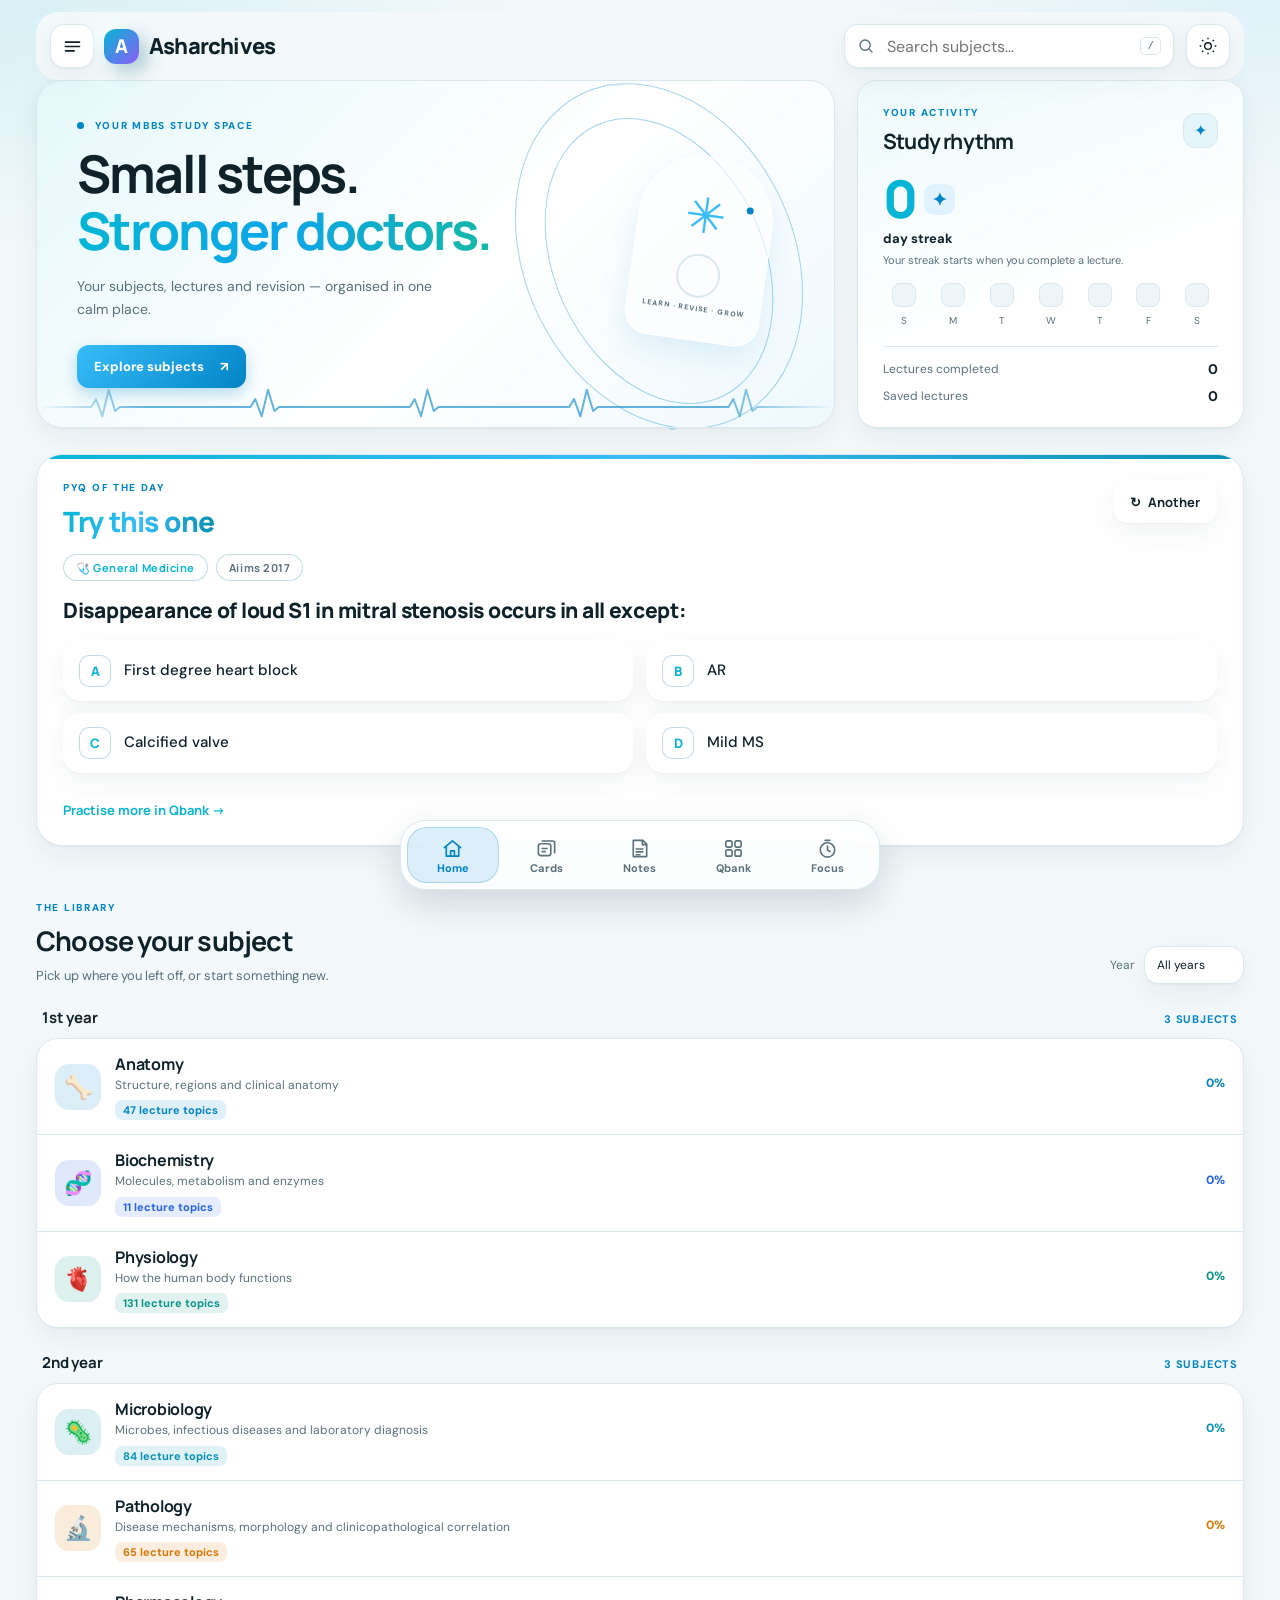
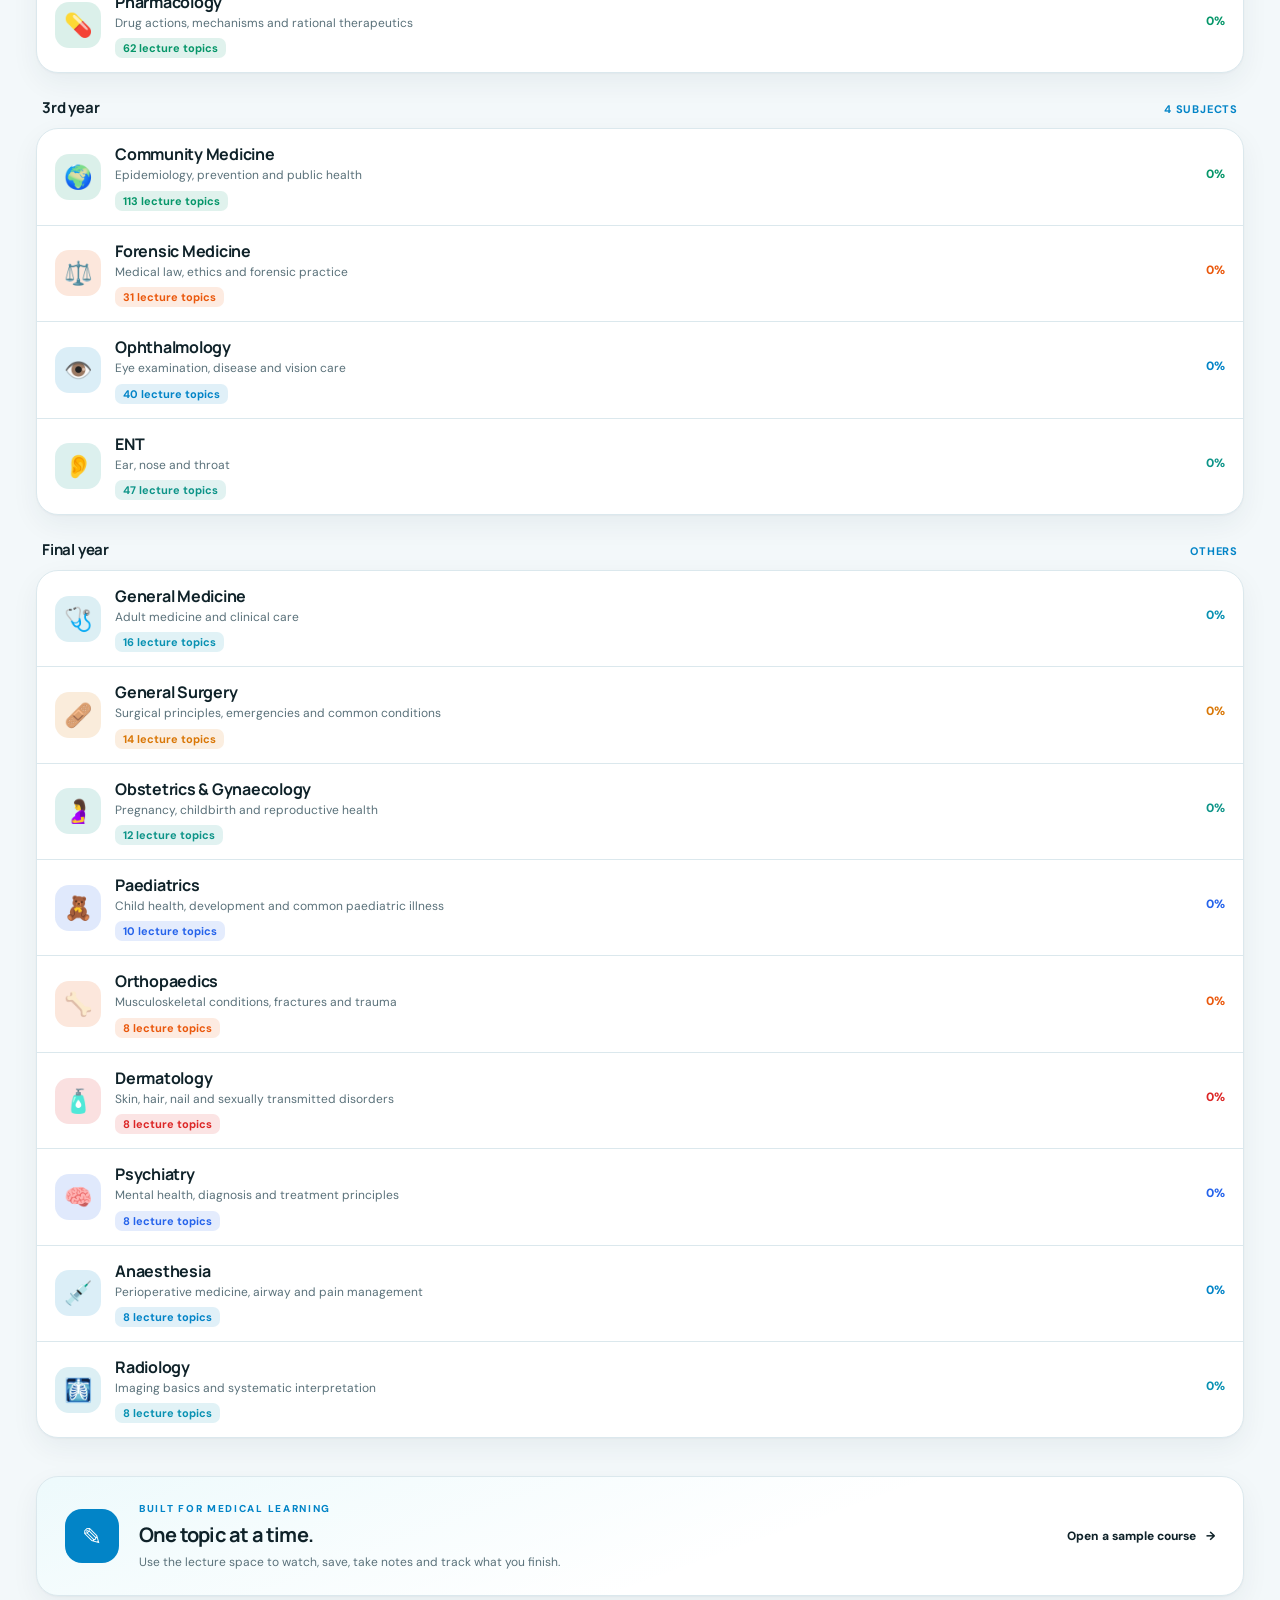
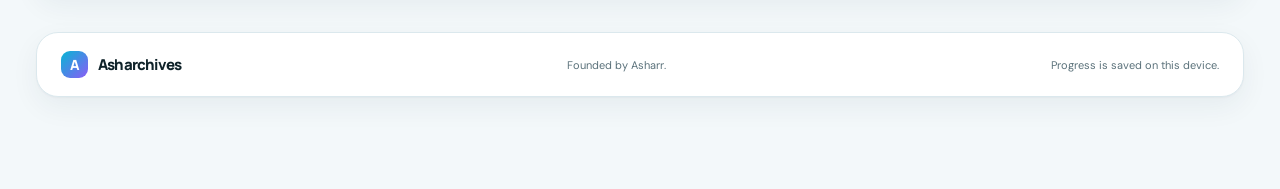
==== commit 06a3f6e7: "Add files via upload" ====
--- a/index.html
+++ b/index.html
@@ -16,9 +16,10 @@
   <link rel="stylesheet" href="glass.css">
   <link rel="stylesheet" href="nav.css">
   <script src="videos.js" defer></script>
+  <script src="subjects.js" defer></script>
   <script src="app.js" defer></script>
   <script src="glass.js" defer></script>
-  <script src="subjects.js" defer></script>
+  
   <script src="nav.js" defer></script><script src="pwa.js" defer></script>
   <link rel="stylesheet" href="anim.css">
   <link rel="stylesheet" href="theme.css">
@@ -83,7 +84,7 @@
           <div><p class="eyebrow muted-eyebrow">THE LIBRARY</p><h2>Choose your subject</h2><p class="section-subtitle">Pick up where you left off, or start something new.</p></div>
           <label class="year-select-wrap"><span>Year</span><select id="yearFilter" aria-label="Filter subjects by MBBS year"><option value="all">All years</option><option value="1">1st year</option><option value="2">2nd year</option><option value="3">3rd year</option><option value="4">Final year</option></select></label>
         </div>
-        <div class="subject-grid" id="subjectGrid">
+        <div class="subject-groups" id="subjectGrid">
           <div class="loading-card">Loading subjects…</div>
         </div>
         <p class="empty-state" id="emptyState" hidden>No subjects match your search. Try another name or year.</p>
--- a/styles.css
+++ b/styles.css
@@ -1 +1 @@
-:root{color-scheme:light;--bg:#f3f8fa;--surface:#fff;--surface-2:#eef5f8;--ink:#0f2229;--muted:#5a717a;--line:#dbe8ed;--accent:var(--accent);--accent-ink:var(--accent-ink);--blue:#e3f4fa;--lav:#e3f4fa;--shadow:0 12px 35px rgba(15,50,65,.06);--radius:22px}:root[data-theme="dark"]{color-scheme:dark;--bg:#000;--surface:#0a0a0b;--surface-2:#111113;--ink:#f5f5f6;--muted:#8d8f98;--line:#1e1e21;--accent:var(--accent);--accent-ink:var(--accent-ink);--blue:#111113;--lav:#111113;--shadow:0 12px 35px rgba(0,0,0,.18)}*{box-sizing:border-box}html{scroll-behavior:smooth}body{margin:0;background:var(--bg);color:var(--ink);font-family:"DM Sans",sans-serif;transition:background .2s,color .2s}a{color:inherit;text-decoration:none}button,input,select{font:inherit}.app-shell{max-width:1240px;margin:auto;padding:0 36px}.topbar{height:90px;display:flex;align-items:center;justify-content:space-between;gap:24px}.brand{display:inline-flex;align-items:center;gap:10px;font-family:Manrope,sans-serif;font-size:22px;font-weight:800;letter-spacing:-.8px;white-space:nowrap}.brand-mark{width:35px;height:35px;display:grid;place-items:center;border-radius:12px;background:var(--accent);color:var(--accent-ink);font-weight:800;font-size:19px;box-shadow:0 5px 12px rgba(var(--acc-rgb),.21)}.topbar-actions{display:flex;align-items:center;gap:12px}.searchbox{display:flex;align-items:center;gap:10px;width:min(330px,45vw);height:44px;padding:0 12px;background:var(--surface);border:1px solid var(--line);border-radius:14px;color:var(--muted)}.searchbox svg{width:18px;fill:none;stroke:currentColor;stroke-width:1.8;flex-shrink:0}.searchbox input{width:100%;border:0;outline:0;background:transparent;color:var(--ink);min-width:0}.searchbox kbd{font-size:11px;border:1px solid var(--line);border-radius:5px;padding:2px 6px}.icon-button{width:44px;height:44px;display:grid;place-items:center;border:1px solid var(--line);border-radius:14px;background:var(--surface);color:var(--ink);cursor:pointer}.icon-button svg{width:20px;fill:none;stroke:currentColor;stroke-width:1.7}.moon-icon{display:none}:root[data-theme="dark"] .sun-icon{display:none}:root[data-theme="dark"] .moon-icon{display:block}.welcome-grid{display:grid;grid-template-columns:minmax(0,1.65fr) minmax(260px,.8fr);gap:22px}.hero-card{position:relative;overflow:hidden;min-height:340px;padding:38px 40px;border-radius:26px;background:var(--blue);isolation:isolate}.eyebrow{margin:0 0 14px;font-size:10px;letter-spacing:1.7px;font-weight:800;color:var(--muted)}.eyebrow-dot{display:inline-block;width:7px;height:7px;border-radius:50%;background:var(--accent);margin-right:7px}.hero-card h1{position:relative;z-index:2;margin:0;font-family:Manrope,sans-serif;font-size:clamp(34px,4.3vw,52px);line-height:1.09;letter-spacing:-2px}.hero-card h1 span{color:var(--accent)}.hero-copy{position:relative;z-index:2;max-width:365px;margin:16px 0 25px;color:var(--muted);line-height:1.6;font-size:14px}.primary-button{position:relative;z-index:2;display:inline-flex;align-items:center;gap:16px;background:var(--accent);color:var(--accent-ink);padding:13px 17px;border-radius:12px;font-size:13px;font-weight:800;box-shadow:0 7px 16px rgba(var(--acc-rgb),.15);transition:transform .18s}.primary-button:hover{transform:translateY(-2px)}.hero-decoration{position:absolute;right:5%;top:0;width:42%;height:100%;z-index:1;pointer-events:none}.orbit{position:absolute;border:1px solid rgba(var(--acc-rgb),.35);border-radius:50%;transform:rotate(-25deg)}.orbit-one{width:270px;height:360px;right:0;top:-5px}.orbit-two{width:210px;height:300px;right:30px;top:30px}.anatomy-card{position:absolute;right:25px;top:75px;width:135px;height:185px;background:#fff9;border:1px solid #fff;border-radius:65px 65px 24px 24px;box-shadow:0 15px 30px rgba(var(--acc-rgb),.1);display:flex;align-items:center;flex-direction:column;justify-content:center;transform:rotate(8deg)}.anatomy-spark{font-size:49px;color:var(--accent-2)}.anatomy-line{width:44px;height:44px;border:2px solid var(--line);border-radius:50%;margin:6px}.anatomy-dot{width:7px;height:7px;border-radius:50%;background:var(--accent);position:absolute;right:20px;top:44px}.anatomy-label{font-size:7px;letter-spacing:1px;color:var(--muted);font-weight:800}.daily-card{padding:25px 25px 22px;border:1px solid var(--line);border-radius:26px;background:var(--surface);box-shadow:var(--shadow)}.card-heading{display:flex;justify-content:space-between;align-items:center}.muted-eyebrow{color:var(--muted);margin-bottom:8px}.card-heading h2,.section-heading h2,.educator-banner h2{font-family:Manrope,sans-serif;margin:0;letter-spacing:-.8px;font-size:21px}.mini-icon{width:35px;height:35px;display:grid;place-items:center;background:var(--surface-2);border-radius:12px;color:var(--muted)}.streak-number{margin-top:18px;display:flex;align-items:center;gap:8px;font-family:Manrope,sans-serif;font-size:52px;font-weight:800;letter-spacing:-2px;line-height:1}.streak-flame{display:grid;place-items:center;width:31px;height:31px;border-radius:10px;background:var(--accent-soft);color:var(--accent);font-size:18px;letter-spacing:0}.streak-caption{margin:5px 0 2px;font-size:13px;font-weight:700}.small-muted{font-size:11px;line-height:1.5;color:var(--muted);margin:5px 0 14px}.week-row{display:grid;grid-template-columns:repeat(7,1fr);gap:7px}.week-day{display:flex;flex-direction:column;align-items:center;gap:7px;font-size:10px;color:var(--muted)}.week-dot{width:24px;height:24px;border-radius:8px;background:var(--surface-2);border:1px solid var(--line);display:grid;place-items:center;font-size:10px}.week-dot.active{background:var(--accent);border-color:var(--accent);color:var(--accent-ink);font-weight:800}.activity-divider{height:1px;background:var(--line);margin:19px 0 13px}.activity-stat{display:flex;align-items:center;justify-content:space-between;margin-top:9px;color:var(--muted);font-size:12px}.activity-stat strong{color:var(--ink);font-size:14px}.section-block{padding:48px 0 38px}.section-heading{display:flex;justify-content:space-between;align-items:end;gap:20px;margin-bottom:23px}.section-heading h2{font-size:27px}.section-subtitle{font-size:13px;color:var(--muted);margin:8px 0 0}.year-select-wrap{display:flex;align-items:center;gap:9px;font-size:12px;color:var(--muted);white-space:nowrap}.year-select-wrap select{appearance:none;border:1px solid var(--line);border-radius:11px;padding:10px 32px 10px 12px;background:var(--surface) url("data:image/svg+xml,%3Csvg xmlns='http://www.w3.org/2000/svg' width='12' height='12' viewBox='0 0 24 24' fill='none' stroke='%238a9aa3' stroke-width='2'%3E%3Cpath d='m6 9 6 6 6-6'/%3E%3C/svg%3E") no-repeat right 11px center;color:var(--ink);outline:0}.subject-grid{display:grid;grid-template-columns:repeat(3,minmax(0,1fr));gap:16px}.subject-card{min-width:0;position:relative;display:flex;flex-direction:column;min-height:188px;padding:20px;border:1px solid var(--line);border-radius:20px;background:var(--surface);transition:transform .18s,border-color .18s,box-shadow .18s}.subject-card:hover{transform:translateY(-3px);border-color:var(--line);box-shadow:var(--shadow)}.subject-top{display:flex;align-items:flex-start;justify-content:space-between;gap:12px}.subject-icon{width:47px;height:47px;border-radius:15px;display:grid;place-items:center;font-size:23px;flex-shrink:0}.subject-arrow{font-size:20px;color:var(--muted)}.subject-card h3{font-family:Manrope,sans-serif;font-size:17px;letter-spacing:-.3px;margin:18px 0 5px}.subject-card p{font-size:12px;color:var(--muted);margin:0;line-height:1.5}.subject-bottom{display:flex;align-items:center;justify-content:space-between;gap:8px;margin-top:auto;padding-top:17px;font-size:11px;color:var(--muted)}.year-pill{padding:5px 8px;border-radius:7px;background:var(--surface-2);font-weight:700}.progress-track{height:4px;border-radius:5px;background:var(--line);overflow:hidden;flex:1;max-width:80px}.progress-track span{display:block;height:100%;width:0;background:var(--accent);border-radius:5px}.loading-card{padding:20px;color:var(--muted)}.empty-state{padding:25px;text-align:center;color:var(--muted);font-size:13px}.educator-banner{display:flex;align-items:center;gap:20px;padding:25px 28px;margin:0 0 36px;border-radius:22px;background:var(--surface-2);border:1px solid var(--line)}.educator-icon{display:grid;place-items:center;flex-shrink:0;width:54px;height:54px;border-radius:17px;background:var(--accent);font-size:24px;color:var(--accent-ink)}.educator-banner .eyebrow{margin-bottom:6px}.educator-banner h2{font-size:20px}.educator-banner p:not(.eyebrow){font-size:12px;color:var(--muted);margin:6px 0 0}.text-link{margin-left:auto;white-space:nowrap;font-size:12px;font-weight:800}.text-link span{margin-left:7px}.footer{display:flex;align-items:center;justify-content:space-between;gap:18px;padding:22px 0 30px;border-top:1px solid var(--line);font-size:11px;color:var(--muted)}.footer-brand{font-size:15px;color:var(--ink)}.footer-brand .brand-mark{width:27px;height:27px;border-radius:9px;font-size:14px}.footer-note{text-align:right}@media(max-width:850px){.app-shell{padding:0 22px}.welcome-grid{grid-template-columns:1fr}.hero-card{min-height:310px}.daily-card{display:grid;grid-template-columns:1fr 1fr;column-gap:20px}.card-heading{grid-column:1/-1}.streak-number{margin-top:12px}.week-row{grid-column:2;grid-row:2/5;align-self:center}.activity-divider{grid-column:1/-1}.activity-stat{grid-column:1/-1}.subject-grid{grid-template-columns:repeat(2,minmax(0,1fr))}.hero-decoration{right:1%;opacity:.8}}@media(max-width:560px){.app-shell{padding:0 15px}.topbar{height:72px}.brand{font-size:19px}.brand-mark{width:32px;height:32px}.topbar-actions{gap:7px}.searchbox{width:42px;padding:0 11px;border-radius:13px}.searchbox input,.searchbox kbd{display:none}.searchbox:focus-within{position:absolute;left:15px;right:66px;z-index:5;width:auto;background:var(--surface);box-shadow:var(--shadow)}.searchbox:focus-within input{display:block}.searchbox:focus-within kbd{display:none}.icon-button{width:42px;height:42px}.hero-card{padding:28px 24px;min-height:325px}.hero-card h1{font-size:39px}.hero-copy{max-width:230px;font-size:13px}.hero-decoration{right:-30px;top:35px;opacity:.55;transform:scale(.75);transform-origin:right center}.daily-card{padding:20px;grid-template-columns:1fr}.card-heading,.week-row,.activity-divider,.activity-stat{grid-column:auto;grid-row:auto}.week-row{margin:15px 0 0}.section-block{padding:35px 0 28px}.section-heading{align-items:flex-start;flex-direction:column}.section-heading h2{font-size:24px}.subject-grid{grid-template-columns:1fr 1fr;gap:10px}.subject-card{padding:14px;min-height:180px;border-radius:17px}.subject-icon{width:40px;height:40px;border-radius:13px;font-size:20px}.subject-card h3{font-size:14px;margin-top:14px}.subject-card p{font-size:11px}.subject-bottom{font-size:10px;flex-wrap:wrap}.progress-track{max-width:42px}.educator-banner{padding:19px;gap:13px;align-items:flex-start;flex-wrap:wrap}.educator-icon{width:43px;height:43px}.educator-banner>div:nth-child(2){flex:1;min-width:170px}.educator-banner h2{font-size:17px}.text-link{margin:5px 0 0 56px}.footer{flex-wrap:wrap;justify-content:flex-start}.footer>span:nth-child(2){order:3;width:100%}.footer-note{margin-left:auto}}
+:root{color-scheme:light;--bg:#f3f8fa;--surface:#fff;--surface-2:#eef5f8;--ink:#0f2229;--muted:#5a717a;--line:#dbe8ed;--accent:var(--accent);--accent-ink:var(--accent-ink);--blue:#e3f4fa;--lav:#e3f4fa;--shadow:0 12px 35px rgba(15,50,65,.06);--radius:22px}:root[data-theme="dark"]{color-scheme:dark;--bg:#000;--surface:#0a0a0b;--surface-2:#111113;--ink:#f5f5f6;--muted:#8d8f98;--line:#1e1e21;--accent:var(--accent);--accent-ink:var(--accent-ink);--blue:#111113;--lav:#111113;--shadow:0 12px 35px rgba(0,0,0,.18)}*{box-sizing:border-box}html{scroll-behavior:smooth}body{margin:0;background:var(--bg);color:var(--ink);font-family:"DM Sans",sans-serif;transition:background .2s,color .2s}a{color:inherit;text-decoration:none}button,input,select{font:inherit}.app-shell{max-width:1240px;margin:auto;padding:0 36px}.topbar{height:90px;display:flex;align-items:center;justify-content:space-between;gap:24px}.brand{display:inline-flex;align-items:center;gap:10px;font-family:Manrope,sans-serif;font-size:22px;font-weight:800;letter-spacing:-.8px;white-space:nowrap}.brand-mark{width:35px;height:35px;display:grid;place-items:center;border-radius:12px;background:var(--accent);color:var(--accent-ink);font-weight:800;font-size:19px;box-shadow:0 5px 12px rgba(var(--acc-rgb),.21)}.topbar-actions{display:flex;align-items:center;gap:12px}.searchbox{display:flex;align-items:center;gap:10px;width:min(330px,45vw);height:44px;padding:0 12px;background:var(--surface);border:1px solid var(--line);border-radius:14px;color:var(--muted)}.searchbox svg{width:18px;fill:none;stroke:currentColor;stroke-width:1.8;flex-shrink:0}.searchbox input{width:100%;border:0;outline:0;background:transparent;color:var(--ink);min-width:0}.searchbox kbd{font-size:11px;border:1px solid var(--line);border-radius:5px;padding:2px 6px}.icon-button{width:44px;height:44px;display:grid;place-items:center;border:1px solid var(--line);border-radius:14px;background:var(--surface);color:var(--ink);cursor:pointer}.icon-button svg{width:20px;fill:none;stroke:currentColor;stroke-width:1.7}.moon-icon{display:none}:root[data-theme="dark"] .sun-icon{display:none}:root[data-theme="dark"] .moon-icon{display:block}.welcome-grid{display:grid;grid-template-columns:minmax(0,1.65fr) minmax(260px,.8fr);gap:22px}.hero-card{position:relative;overflow:hidden;min-height:340px;padding:38px 40px;border-radius:26px;background:var(--blue);isolation:isolate}.eyebrow{margin:0 0 14px;font-size:10px;letter-spacing:1.7px;font-weight:800;color:var(--muted)}.eyebrow-dot{display:inline-block;width:7px;height:7px;border-radius:50%;background:var(--accent);margin-right:7px}.hero-card h1{position:relative;z-index:2;margin:0;font-family:Manrope,sans-serif;font-size:clamp(34px,4.3vw,52px);line-height:1.09;letter-spacing:-2px}.hero-card h1 span{color:var(--accent)}.hero-copy{position:relative;z-index:2;max-width:365px;margin:16px 0 25px;color:var(--muted);line-height:1.6;font-size:14px}.primary-button{position:relative;z-index:2;display:inline-flex;align-items:center;gap:16px;background:var(--accent);color:var(--accent-ink);padding:13px 17px;border-radius:12px;font-size:13px;font-weight:800;box-shadow:0 7px 16px rgba(var(--acc-rgb),.15);transition:transform .18s}.primary-button:hover{transform:translateY(-2px)}.hero-decoration{position:absolute;right:5%;top:0;width:42%;height:100%;z-index:1;pointer-events:none}.orbit{position:absolute;border:1px solid rgba(var(--acc-rgb),.35);border-radius:50%;transform:rotate(-25deg)}.orbit-one{width:270px;height:360px;right:0;top:-5px}.orbit-two{width:210px;height:300px;right:30px;top:30px}.anatomy-card{position:absolute;right:25px;top:75px;width:135px;height:185px;background:#fff9;border:1px solid #fff;border-radius:65px 65px 24px 24px;box-shadow:0 15px 30px rgba(var(--acc-rgb),.1);display:flex;align-items:center;flex-direction:column;justify-content:center;transform:rotate(8deg)}.anatomy-spark{font-size:49px;color:var(--accent-2)}.anatomy-line{width:44px;height:44px;border:2px solid var(--line);border-radius:50%;margin:6px}.anatomy-dot{width:7px;height:7px;border-radius:50%;background:var(--accent);position:absolute;right:20px;top:44px}.anatomy-label{font-size:7px;letter-spacing:1px;color:var(--muted);font-weight:800}.daily-card{padding:25px 25px 22px;border:1px solid var(--line);border-radius:26px;background:var(--surface);box-shadow:var(--shadow)}.card-heading{display:flex;justify-content:space-between;align-items:center}.muted-eyebrow{color:var(--muted);margin-bottom:8px}.card-heading h2,.section-heading h2,.educator-banner h2{font-family:Manrope,sans-serif;margin:0;letter-spacing:-.8px;font-size:21px}.mini-icon{width:35px;height:35px;display:grid;place-items:center;background:var(--surface-2);border-radius:12px;color:var(--muted)}.streak-number{margin-top:18px;display:flex;align-items:center;gap:8px;font-family:Manrope,sans-serif;font-size:52px;font-weight:800;letter-spacing:-2px;line-height:1}.streak-flame{display:grid;place-items:center;width:31px;height:31px;border-radius:10px;background:var(--accent-soft);color:var(--accent);font-size:18px;letter-spacing:0}.streak-caption{margin:5px 0 2px;font-size:13px;font-weight:700}.small-muted{font-size:11px;line-height:1.5;color:var(--muted);margin:5px 0 14px}.week-row{display:grid;grid-template-columns:repeat(7,1fr);gap:7px}.week-day{display:flex;flex-direction:column;align-items:center;gap:7px;font-size:10px;color:var(--muted)}.week-dot{width:24px;height:24px;border-radius:8px;background:var(--surface-2);border:1px solid var(--line);display:grid;place-items:center;font-size:10px}.week-dot.active{background:var(--accent);border-color:var(--accent);color:var(--accent-ink);font-weight:800}.activity-divider{height:1px;background:var(--line);margin:19px 0 13px}.activity-stat{display:flex;align-items:center;justify-content:space-between;margin-top:9px;color:var(--muted);font-size:12px}.activity-stat strong{color:var(--ink);font-size:14px}.section-block{padding:48px 0 38px}.section-heading{display:flex;justify-content:space-between;align-items:end;gap:20px;margin-bottom:23px}.section-heading h2{font-size:27px}.section-subtitle{font-size:13px;color:var(--muted);margin:8px 0 0}.year-select-wrap{display:flex;align-items:center;gap:9px;font-size:12px;color:var(--muted);white-space:nowrap}.year-select-wrap select{appearance:none;border:1px solid var(--line);border-radius:11px;padding:10px 32px 10px 12px;background:var(--surface) url("data:image/svg+xml,%3Csvg xmlns='http://www.w3.org/2000/svg' width='12' height='12' viewBox='0 0 24 24' fill='none' stroke='%238a9aa3' stroke-width='2'%3E%3Cpath d='m6 9 6 6 6-6'/%3E%3C/svg%3E") no-repeat right 11px center;color:var(--ink);outline:0}.subject-icon{width:47px;height:47px;border-radius:15px;display:grid;place-items:center;font-size:23px;flex-shrink:0}.year-pill{padding:5px 8px;border-radius:7px;background:var(--surface-2);font-weight:700}.progress-track{height:4px;border-radius:5px;background:var(--line);overflow:hidden;flex:1;max-width:80px}.progress-track span{display:block;height:100%;width:0;background:var(--accent);border-radius:5px}.loading-card{padding:20px;color:var(--muted)}.empty-state{padding:25px;text-align:center;color:var(--muted);font-size:13px}.educator-banner{display:flex;align-items:center;gap:20px;padding:25px 28px;margin:0 0 36px;border-radius:22px;background:var(--surface-2);border:1px solid var(--line)}.educator-icon{display:grid;place-items:center;flex-shrink:0;width:54px;height:54px;border-radius:17px;background:var(--accent);font-size:24px;color:var(--accent-ink)}.educator-banner .eyebrow{margin-bottom:6px}.educator-banner h2{font-size:20px}.educator-banner p:not(.eyebrow){font-size:12px;color:var(--muted);margin:6px 0 0}.text-link{margin-left:auto;white-space:nowrap;font-size:12px;font-weight:800}.text-link span{margin-left:7px}.footer{display:flex;align-items:center;justify-content:space-between;gap:18px;padding:22px 0 30px;border-top:1px solid var(--line);font-size:11px;color:var(--muted)}.footer-brand{font-size:15px;color:var(--ink)}.footer-brand .brand-mark{width:27px;height:27px;border-radius:9px;font-size:14px}.footer-note{text-align:right}@media(max-width:850px){.app-shell{padding:0 22px}.welcome-grid{grid-template-columns:1fr}.hero-card{min-height:310px}.daily-card{display:grid;grid-template-columns:1fr 1fr;column-gap:20px}.card-heading{grid-column:1/-1}.streak-number{margin-top:12px}.week-row{grid-column:2;grid-row:2/5;align-self:center}.activity-divider{grid-column:1/-1}.activity-stat{grid-column:1/-1}.hero-decoration{right:1%;opacity:.8}}@media(max-width:560px){.app-shell{padding:0 15px}.topbar{height:72px}.brand{font-size:19px}.brand-mark{width:32px;height:32px}.topbar-actions{gap:7px}.searchbox{width:42px;padding:0 11px;border-radius:13px}.searchbox input,.searchbox kbd{display:none}.searchbox:focus-within{position:absolute;left:15px;right:66px;z-index:5;width:auto;background:var(--surface);box-shadow:var(--shadow)}.searchbox:focus-within input{display:block}.searchbox:focus-within kbd{display:none}.icon-button{width:42px;height:42px}.hero-card{padding:28px 24px;min-height:325px}.hero-card h1{font-size:39px}.hero-copy{max-width:230px;font-size:13px}.hero-decoration{right:-30px;top:35px;opacity:.55;transform:scale(.75);transform-origin:right center}.daily-card{padding:20px;grid-template-columns:1fr}.card-heading,.week-row,.activity-divider,.activity-stat{grid-column:auto;grid-row:auto}.week-row{margin:15px 0 0}.section-block{padding:35px 0 28px}.section-heading{align-items:flex-start;flex-direction:column}.section-heading h2{font-size:24px}.subject-icon{width:40px;height:40px;border-radius:13px;font-size:20px}.progress-track{max-width:42px}.educator-banner{padding:19px;gap:13px;align-items:flex-start;flex-wrap:wrap}.educator-icon{width:43px;height:43px}.educator-banner>div:nth-child(2){flex:1;min-width:170px}.educator-banner h2{font-size:17px}.text-link{margin:5px 0 0 56px}.footer{flex-wrap:wrap;justify-content:flex-start}.footer>span:nth-child(2){order:3;width:100%}.footer-note{margin-left:auto}}
--- a/glass.css
+++ b/glass.css
@@ -1 +1 @@
-:root{--glass:rgba(255,255,255,.52);--glass-hi:rgba(255,255,255,.76);--glass-edge:rgba(255,255,255,.78);--glass-sh:0 10px 34px rgba(15,50,65,.13),inset 0 1px 0 rgba(255,255,255,.85);--fx:blur(18px) saturate(165%);--hero:linear-gradient(135deg,rgba(255,255,255,.8),rgba(255,255,255,.42));--b1:transparent;--b2:transparent;--b3:transparent}:root[data-theme="dark"]{--glass:rgba(10,10,11,.5);--glass-hi:rgba(17,17,19,.72);--glass-edge:rgba(255,255,255,.11);--glass-sh:0 10px 34px rgba(0,0,0,.38),inset 0 1px 0 rgba(255,255,255,.09);--hero:linear-gradient(135deg,rgba(17,17,19,.74),rgba(10,10,11,.45));--b1:transparent;--b2:transparent;--b3:transparent}body{min-height:100vh;animation:fadeIn .6s backwards}body::before,body::after{content:"";position:fixed;z-index:-1;border-radius:50%;filter:blur(80px);opacity:.6;pointer-events:none}body::before{width:46vw;height:46vw;max-width:560px;max-height:560px;top:-8%;right:-6%;background:radial-gradient(circle,var(--b1),transparent 68%);animation:drift 20s ease-in-out infinite alternate}body::after{width:52vw;height:52vw;max-width:640px;max-height:640px;bottom:-12%;left:-10%;background:radial-gradient(circle,var(--b2),var(--b3) 45%,transparent 70%);animation:drift 26s ease-in-out infinite alternate-reverse}.topbar,.searchbox,.icon-button,.save-button,.playlist-search,.year-select-wrap select,.hero-card,.daily-card,.subject-card,.educator-banner,.course-hero,.notes-card,.playlist-card,.back-link{-webkit-backdrop-filter:var(--fx);backdrop-filter:var(--fx)}.topbar,.searchbox,.icon-button,.save-button,.playlist-search,.year-select-wrap select,.subject-card,.daily-card,.educator-banner,.notes-card,.playlist-card,.back-link,.topic-item{background-color:var(--glass);border-color:var(--glass-edge)}.searchbox,.icon-button,.save-button,.playlist-search,.year-select-wrap select,.subject-card,.daily-card,.educator-banner,.notes-card,.playlist-card,.topbar,.back-link{box-shadow:var(--glass-sh)}.hero-card,.course-hero{background:var(--hero);border:1px solid var(--glass-edge);box-shadow:var(--glass-sh)}.save-button.is-saved{background-color:var(--accent-soft);border-color:var(--accent-2)}.notes-card textarea{background:var(--glass);border-color:var(--glass-edge)}.notes-card textarea:focus{box-shadow:0 0 0 3px rgba(var(--acc-rgb),.35)}.topic-number{background:var(--glass-hi)}.topic-item.active{background:var(--glass-hi);border-color:rgba(var(--acc-rgb),.6);box-shadow:0 8px 22px rgba(var(--acc-rgb),.18)}.video-frame{border:1px solid rgba(255,255,255,.18);box-shadow:0 24px 60px rgba(15,50,65,.28)}.video-frame iframe{animation:fadeIn .6s backwards}.topbar{position:sticky;top:12px;z-index:50;height:68px;margin-top:12px;padding:0 14px;border:1px solid var(--glass-edge);border-radius:22px}.back-link{display:inline-flex;align-items:center;gap:6px;height:44px;padding:0 14px;border:1px solid var(--glass-edge);border-radius:14px;font-size:13px;font-weight:700;transition:transform .2s}.back-link:hover{transform:translateX(-3px)}.hero-card,.course-hero{animation:rise .7s cubic-bezier(.2,.8,.2,1) backwards}.daily-card{animation:rise .7s .12s cubic-bezier(.2,.8,.2,1) backwards}.section-block,.educator-banner,.learning-layout{animation:rise .7s .2s cubic-bezier(.2,.8,.2,1) backwards}.subject-card{animation:rise .5s cubic-bezier(.2,.8,.2,1) backwards;position:relative;overflow:hidden;transition:transform .35s cubic-bezier(.2,.8,.2,1),box-shadow .35s,border-color .35s}.subject-card:nth-child(3n+2){animation-delay:.07s}.subject-card:nth-child(3n){animation-delay:.14s}.subject-card::before{content:"";position:absolute;inset:0;background:linear-gradient(115deg,transparent 35%,rgba(255,255,255,.35) 50%,transparent 65%);transform:translateX(-120%);transition:transform .8s ease;pointer-events:none}.subject-card:hover{transform:translateY(-6px) scale(1.015);border-color:rgba(var(--acc-rgb),.6);box-shadow:0 18px 44px rgba(15,50,65,.22),inset 0 1px 0 rgba(255,255,255,.9)}.subject-card:hover::before{transform:translateX(120%)}.subject-arrow,.subject-icon,.primary-button span,.icon-button svg,.brand-mark{transition:transform .3s}.subject-card:hover .subject-arrow{transform:translate(3px,-3px)}.subject-card:hover .subject-icon{transform:rotate(-8deg) scale(1.1)}.primary-button:hover{transform:translateY(-3px);box-shadow:0 12px 26px rgba(var(--acc-rgb),.25)}.primary-button:hover span{transform:translate(3px,-3px)}.icon-button:hover svg{transform:rotate(25deg)}.brand:hover .brand-mark{transform:rotate(-8deg) scale(1.08)}.icon-button,.save-button,.complete-button,.outline-button{transition:transform .2s,box-shadow .2s,background .2s}.icon-button:hover,.save-button:hover,.complete-button:hover,.outline-button:hover{transform:translateY(-2px)}.icon-button:active,.save-button:active,.complete-button:active,.outline-button:active{transform:scale(.95)}.topic-item{transition:transform .25s,border-color .2s,background .2s,box-shadow .25s}.topic-item:hover{transform:translateX(4px);border-color:var(--glass-edge)}.orbit,.art-orbit{animation:spin 50s linear infinite}.orbit-two{animation-direction:reverse;animation-duration:70s}.art-orbit{animation-name:spinB}.anatomy-card{animation:floatA 6s ease-in-out infinite}.art-circle{animation:floatB 7s ease-in-out infinite}.art-star,.anatomy-spark{animation:twinkle 3.6s ease-in-out infinite}.star-two{animation-delay:1.2s}.brand-mark,.streak-flame{animation:glow 3.2s ease-in-out infinite}.play-bubble{animation:pulse 2.4s ease-out infinite}.week-dot.active{animation:pop .5s .3s backwards}.progress-track span{background:linear-gradient(90deg,var(--accent),var(--accent-2),var(--accent));background-size:200% 100%;animation:shimmer 2.6s linear infinite}@keyframes rise{from{opacity:0;transform:translateY(22px) scale(.98)}}@keyframes fadeIn{from{opacity:0}}@keyframes drift{to{transform:translate(6vw,-5vh) scale(1.15)}}@keyframes spin{to{transform:rotate(335deg)}}@keyframes spinB{to{transform:rotate(395deg)}}@keyframes floatA{50%{transform:rotate(8deg) translateY(-12px)}}@keyframes floatB{50%{transform:rotate(7deg) translateY(-9px)}}@keyframes twinkle{50%{opacity:.35;transform:scale(.8) rotate(20deg)}}@keyframes glow{50%{box-shadow:0 5px 22px rgba(var(--acc-rgb),.6)}}@keyframes pulse{0%{box-shadow:0 0 0 0 rgba(var(--acc-rgb),.53)}70%,100%{box-shadow:0 0 0 18px rgba(var(--acc-rgb),.0)}}@keyframes shimmer{to{background-position:-200% 0}}@keyframes pop{from{transform:scale(.4);opacity:0}}@media(max-width:560px){:root{--fx:blur(12px) saturate(150%)}.topbar{top:8px;height:60px;margin-top:8px;padding:0 10px}.searchbox:focus-within{left:8px;right:60px;background:var(--glass-hi)}}@media(prefers-reduced-motion:reduce){*,*::before,*::after{animation:none!important;transition:none!important}}:root{--glare:rgba(255,255,255,.55);--glass-deep:rgba(255,255,255,.34)}:root[data-theme="dark"]{--glare:rgba(255,255,255,.06);--glass-deep:rgba(0,0,0,.42)}[hidden]{display:none!important}.video-frame>iframe,.video-frame>video{position:absolute;inset:0;z-index:1;width:100%;height:100%;border:0;background:#050506;object-fit:contain}.video-placeholder{z-index:3;padding:18px}.video-placeholder p{max-width:360px}.link-form{display:flex;gap:8px;width:100%;max-width:440px;margin:6px 0 0}.link-form input{flex:1;min-width:0;height:42px;padding:0 13px;border-radius:12px;border:1px solid rgba(255,255,255,.24);background:rgba(255,255,255,.1);color:#fff;font:12px "DM Sans",sans-serif;outline:0;-webkit-backdrop-filter:blur(12px);backdrop-filter:blur(12px);transition:border-color .2s,box-shadow .2s}.link-form input::placeholder{color:#aeb3ba}.link-form input:focus{border-color:var(--accent);box-shadow:0 0 0 3px rgba(var(--acc-rgb),.25)}.link-form .outline-button{height:42px;white-space:nowrap;background:var(--accent);color:var(--accent-ink);border-color:transparent}.link-error{color:#ffc2c2!important;margin:10px 0 0!important;font-size:11px!important}.external-card{position:absolute;inset:0;z-index:2;display:flex;flex-direction:column;align-items:center;justify-content:center;gap:8px;padding:22px;text-align:center;color:#fff;background:radial-gradient(circle at 50% 20%,#2a2a2e,#0c0c0e 70%);-webkit-backdrop-filter:blur(8px);backdrop-filter:blur(8px)}.external-card h3{font:700 17px Manrope,sans-serif;margin:10px 0 0}.external-card p{max-width:380px;color:#aeb3ba;font-size:12px;line-height:1.55;margin:0}.external-card .outline-button{display:inline-block;text-decoration:none;margin-top:8px;background:var(--accent);color:var(--accent-ink);border-color:transparent}.video-toolbar{display:flex;justify-content:space-between;align-items:center;flex-wrap:wrap;gap:10px 14px;margin-top:13px;padding:11px 15px;border-radius:16px;border:1px solid var(--glass-edge);background:var(--glass-hi);-webkit-backdrop-filter:var(--fx);backdrop-filter:var(--fx);box-shadow:var(--glass-sh);font-size:11px;color:var(--muted)}.toolbar-actions{display:flex;gap:16px;align-items:center;flex-wrap:wrap}.video-toolbar a{color:var(--ink);font-weight:700;text-decoration:none;transition:color .2s}.video-toolbar a:hover{color:var(--accent)}.video-toolbar button{border:0;background:transparent;color:var(--ink);font:700 11px "DM Sans",sans-serif;cursor:pointer;padding:0;transition:color .2s}.video-toolbar button:hover{color:var(--accent)}.video-frame{animation:rise .6s cubic-bezier(.2,.8,.2,1) backwards}.breadcrumbs{display:inline-flex;padding:7px 15px;border-radius:999px;background:var(--glass);border:1px solid var(--glass-edge);-webkit-backdrop-filter:var(--fx);backdrop-filter:var(--fx);box-shadow:var(--glass-sh)}.topic-item,.playlist-count,.mini-icon,.week-dot,.lecture-under,.section-title-row{-webkit-backdrop-filter:var(--fx);backdrop-filter:var(--fx)}.topic-item{position:relative;overflow:hidden;background:var(--glass);border-color:var(--glass-edge);box-shadow:0 4px 14px rgba(15,50,65,.06)}.topic-item.active{background:var(--glass-hi)}.playlist-count,.mini-icon{background:var(--glass-hi);border:1px solid var(--glass-edge);box-shadow:var(--glass-sh)}.footer{margin-top:16px;padding:18px 24px;border:1px solid var(--glass-edge);border-radius:22px;background:var(--glass);-webkit-backdrop-filter:var(--fx);backdrop-filter:var(--fx);box-shadow:var(--glass-sh)}.course-footer{padding-top:19px}.lecture-under{background:transparent}.notes-card textarea{background:var(--glass-deep)}.educator-banner{background:var(--glass)}.topic-item.completed .topic-number{background:rgba(223,247,235,.85)}.subject-card::after,.hero-card::after,.course-hero::after,.daily-card::after,.topic-item::after,.educator-banner::after{content:"";position:absolute;inset:0;z-index:0;border-radius:inherit;pointer-events:none;opacity:0;transition:opacity .35s;background:radial-gradient(260px circle at var(--mx,50%) var(--my,50%),var(--glare),transparent 62%)}.subject-card:hover::after,.hero-card:hover::after,.course-hero:hover::after,.daily-card:hover::after,.topic-item:hover::after,.educator-banner:hover::after{opacity:1}.subject-card>*,.topic-item>*,.daily-card>*,.educator-banner>*{position:relative;z-index:1}.hero-card>*:not(.hero-decoration):not(.ecg),.course-hero>*:not(.ecg){position:relative}.eyebrow-dot{animation:beat 1.8s ease-in-out infinite}@keyframes beat{0%,100%{transform:scale(1)}12%{transform:scale(1.55)}24%{transform:scale(1)}36%{transform:scale(1.3)}60%{transform:scale(1)}}.course-art{z-index:2}.ecg{position:absolute;left:0;right:0;bottom:0;height:40px;overflow:hidden;pointer-events:none;z-index:1;opacity:.6;-webkit-mask:linear-gradient(90deg,transparent,#000 14%,#000 86%,transparent);mask:linear-gradient(90deg,transparent,#000 14%,#000 86%,transparent)}.ecg-track{display:flex;width:200%;height:100%;animation:ecgScroll 9s linear infinite}.ecg-track svg{flex:none;width:50%;height:100%;overflow:visible}.ecg-track path{fill:none;stroke:var(--accent);stroke-width:2;stroke-linejoin:round;stroke-linecap:round;filter:drop-shadow(0 0 4px rgba(var(--acc-rgb),.7))}:root[data-theme="dark"] .ecg-track path{stroke:var(--accent)}@keyframes ecgScroll{to{transform:translateX(-50%)}}.hero-card h1 span{color:transparent;background:linear-gradient(90deg,var(--accent),var(--accent),var(--accent-2),var(--accent));background-size:300% 100%;-webkit-background-clip:text;background-clip:text;animation:textShimmer 7s linear infinite}@keyframes textShimmer{to{background-position:-300% 0}}.med-bg{position:fixed;inset:0;z-index:-1;pointer-events:none;overflow:hidden}.med-bg>span{position:absolute;width:var(--s);height:var(--s);opacity:.22;animation:floatMed var(--d,10s) ease-in-out infinite alternate}.med-bg .cross svg{width:100%;height:100%;fill:var(--accent-2)}.med-bg .pill{height:calc(var(--s)*.5);width:calc(var(--s)*2.1);border-radius:999px;background:linear-gradient(90deg,var(--accent) 0 50%,var(--line) 50% 100%);transform:rotate(-30deg);box-shadow:inset 0 1px 0 rgba(255,255,255,.6)}:root[data-theme="dark"] .med-bg .cross svg{fill:#2a2a2e}@keyframes floatMed{from{transform:translate(0,0) rotate(0)}to{transform:translate(18px,-26px) rotate(40deg)}}.activity-stat strong{animation:pop .6s .4s cubic-bezier(.2,.8,.2,1) backwards}.playlist-count{animation:pop .5s .25s backwards}.topic-number{transition:transform .25s,background .25s}.topic-item:hover .topic-number{transform:scale(1.08) rotate(-4deg)}.complete-button{position:relative;overflow:hidden}.complete-button::after{content:"";position:absolute;inset:0;background:linear-gradient(115deg,transparent 35%,rgba(255,255,255,.55) 50%,transparent 65%);transform:translateX(-120%);transition:transform .7s ease}.complete-button:hover::after{transform:translateX(120%)}.primary-button{position:relative;overflow:hidden}.primary-button::before{content:"";position:absolute;inset:0;background:linear-gradient(115deg,transparent 35%,rgba(255,255,255,.5) 50%,transparent 65%);transform:translateX(-120%);transition:transform .7s ease;pointer-events:none}.primary-button:hover::before{transform:translateX(120%)}@media(max-width:560px){.breadcrumbs{display:flex;padding:6px 12px}.video-toolbar{font-size:10px}.ecg{height:30px}.video-placeholder{padding:12px}.video-placeholder>*{flex-shrink:0}.video-placeholder .play-bubble{width:40px;height:40px;font-size:15px;border-radius:14px}.video-placeholder h3{margin:8px 0 0;font-size:14px}.video-placeholder>p:not(.link-error){display:none}.link-form{margin-top:10px;gap:6px}.link-form input{flex:1 1 auto;height:38px;padding:0 10px;font-size:11px}.link-form .outline-button{height:38px;padding:0 12px}.external-card{padding:14px}.external-card p{display:none}}@media(prefers-reduced-motion:reduce){.med-bg,.ecg{display:none}}
+:root{--glass:rgba(255,255,255,.52);--glass-hi:rgba(255,255,255,.76);--glass-edge:rgba(255,255,255,.78);--glass-sh:0 10px 34px rgba(15,50,65,.13),inset 0 1px 0 rgba(255,255,255,.85);--fx:blur(18px) saturate(165%);--hero:linear-gradient(135deg,rgba(255,255,255,.8),rgba(255,255,255,.42));--b1:transparent;--b2:transparent;--b3:transparent}:root[data-theme="dark"]{--glass:rgba(10,10,11,.5);--glass-hi:rgba(17,17,19,.72);--glass-edge:rgba(255,255,255,.11);--glass-sh:0 10px 34px rgba(0,0,0,.38),inset 0 1px 0 rgba(255,255,255,.09);--hero:linear-gradient(135deg,rgba(17,17,19,.74),rgba(10,10,11,.45));--b1:transparent;--b2:transparent;--b3:transparent}body{min-height:100vh;animation:fadeIn .6s backwards}body::before,body::after{content:"";position:fixed;z-index:-1;border-radius:50%;filter:blur(80px);opacity:.6;pointer-events:none}body::before{width:46vw;height:46vw;max-width:560px;max-height:560px;top:-8%;right:-6%;background:radial-gradient(circle,var(--b1),transparent 68%);animation:drift 20s ease-in-out infinite alternate}body::after{width:52vw;height:52vw;max-width:640px;max-height:640px;bottom:-12%;left:-10%;background:radial-gradient(circle,var(--b2),var(--b3) 45%,transparent 70%);animation:drift 26s ease-in-out infinite alternate-reverse}.topbar,.searchbox,.icon-button,.save-button,.playlist-search,.year-select-wrap select,.hero-card,.daily-card,.educator-banner,.course-hero,.notes-card,.playlist-card,.back-link{-webkit-backdrop-filter:var(--fx);backdrop-filter:var(--fx)}.topbar,.searchbox,.icon-button,.save-button,.playlist-search,.year-select-wrap select,.daily-card,.educator-banner,.notes-card,.playlist-card,.back-link,.topic-item{background-color:var(--glass);border-color:var(--glass-edge)}.searchbox,.icon-button,.save-button,.playlist-search,.year-select-wrap select,.daily-card,.educator-banner,.notes-card,.playlist-card,.topbar,.back-link{box-shadow:var(--glass-sh)}.hero-card,.course-hero{background:var(--hero);border:1px solid var(--glass-edge);box-shadow:var(--glass-sh)}.save-button.is-saved{background-color:var(--accent-soft);border-color:var(--accent-2)}.notes-card textarea{background:var(--glass);border-color:var(--glass-edge)}.notes-card textarea:focus{box-shadow:0 0 0 3px rgba(var(--acc-rgb),.35)}.topic-number{background:var(--glass-hi)}.topic-item.active{background:var(--glass-hi);border-color:rgba(var(--acc-rgb),.6);box-shadow:0 8px 22px rgba(var(--acc-rgb),.18)}.video-frame{border:1px solid rgba(255,255,255,.18);box-shadow:0 24px 60px rgba(15,50,65,.28)}.video-frame iframe{animation:fadeIn .6s backwards}.topbar{position:sticky;top:12px;z-index:50;height:68px;margin-top:12px;padding:0 14px;border:1px solid var(--glass-edge);border-radius:22px}.back-link{display:inline-flex;align-items:center;gap:6px;height:44px;padding:0 14px;border:1px solid var(--glass-edge);border-radius:14px;font-size:13px;font-weight:700;transition:transform .2s}.back-link:hover{transform:translateX(-3px)}.hero-card,.course-hero{animation:rise .7s cubic-bezier(.2,.8,.2,1) backwards}.daily-card{animation:rise .7s .12s cubic-bezier(.2,.8,.2,1) backwards}.section-block,.educator-banner,.learning-layout{animation:rise .7s .2s cubic-bezier(.2,.8,.2,1) backwards}.subject-icon,.primary-button span,.icon-button svg,.brand-mark{transition:transform .3s}.primary-button:hover{transform:translateY(-3px);box-shadow:0 12px 26px rgba(var(--acc-rgb),.25)}.primary-button:hover span{transform:translate(3px,-3px)}.icon-button:hover svg{transform:rotate(25deg)}.brand:hover .brand-mark{transform:rotate(-8deg) scale(1.08)}.icon-button,.save-button,.complete-button,.outline-button{transition:transform .2s,box-shadow .2s,background .2s}.icon-button:hover,.save-button:hover,.complete-button:hover,.outline-button:hover{transform:translateY(-2px)}.icon-button:active,.save-button:active,.complete-button:active,.outline-button:active{transform:scale(.95)}.topic-item{transition:transform .25s,border-color .2s,background .2s,box-shadow .25s}.topic-item:hover{transform:translateX(4px);border-color:var(--glass-edge)}.orbit,.art-orbit{animation:spin 50s linear infinite}.orbit-two{animation-direction:reverse;animation-duration:70s}.art-orbit{animation-name:spinB}.anatomy-card{animation:floatA 6s ease-in-out infinite}.art-circle{animation:floatB 7s ease-in-out infinite}.art-star,.anatomy-spark{animation:twinkle 3.6s ease-in-out infinite}.star-two{animation-delay:1.2s}.brand-mark,.streak-flame{animation:glow 3.2s ease-in-out infinite}.play-bubble{animation:pulse 2.4s ease-out infinite}.week-dot.active{animation:pop .5s .3s backwards}.progress-track span{background:linear-gradient(90deg,var(--accent),var(--accent-2),var(--accent));background-size:200% 100%;animation:shimmer 2.6s linear infinite}@keyframes rise{from{opacity:0;transform:translateY(22px) scale(.98)}}@keyframes fadeIn{from{opacity:0}}@keyframes drift{to{transform:translate(6vw,-5vh) scale(1.15)}}@keyframes spin{to{transform:rotate(335deg)}}@keyframes spinB{to{transform:rotate(395deg)}}@keyframes floatA{50%{transform:rotate(8deg) translateY(-12px)}}@keyframes floatB{50%{transform:rotate(7deg) translateY(-9px)}}@keyframes twinkle{50%{opacity:.35;transform:scale(.8) rotate(20deg)}}@keyframes glow{50%{box-shadow:0 5px 22px rgba(var(--acc-rgb),.6)}}@keyframes pulse{0%{box-shadow:0 0 0 0 rgba(var(--acc-rgb),.53)}70%,100%{box-shadow:0 0 0 18px rgba(var(--acc-rgb),.0)}}@keyframes shimmer{to{background-position:-200% 0}}@keyframes pop{from{transform:scale(.4);opacity:0}}@media(max-width:560px){:root{--fx:blur(12px) saturate(150%)}.topbar{top:8px;height:60px;margin-top:8px;padding:0 10px}.searchbox:focus-within{left:8px;right:60px;background:var(--glass-hi)}}@media(prefers-reduced-motion:reduce){*,*::before,*::after{animation:none!important;transition:none!important}}:root{--glare:rgba(255,255,255,.55);--glass-deep:rgba(255,255,255,.34)}:root[data-theme="dark"]{--glare:rgba(255,255,255,.06);--glass-deep:rgba(0,0,0,.42)}[hidden]{display:none!important}.video-frame>iframe,.video-frame>video{position:absolute;inset:0;z-index:1;width:100%;height:100%;border:0;background:#050506;object-fit:contain}.video-placeholder{z-index:3;padding:18px}.video-placeholder p{max-width:360px}.link-form{display:flex;gap:8px;width:100%;max-width:440px;margin:6px 0 0}.link-form input{flex:1;min-width:0;height:42px;padding:0 13px;border-radius:12px;border:1px solid rgba(255,255,255,.24);background:rgba(255,255,255,.1);color:#fff;font:12px "DM Sans",sans-serif;outline:0;-webkit-backdrop-filter:blur(12px);backdrop-filter:blur(12px);transition:border-color .2s,box-shadow .2s}.link-form input::placeholder{color:#aeb3ba}.link-form input:focus{border-color:var(--accent);box-shadow:0 0 0 3px rgba(var(--acc-rgb),.25)}.link-form .outline-button{height:42px;white-space:nowrap;background:var(--accent);color:var(--accent-ink);border-color:transparent}.link-error{color:#ffc2c2!important;margin:10px 0 0!important;font-size:11px!important}.external-card{position:absolute;inset:0;z-index:2;display:flex;flex-direction:column;align-items:center;justify-content:center;gap:8px;padding:22px;text-align:center;color:#fff;background:radial-gradient(circle at 50% 20%,#2a2a2e,#0c0c0e 70%);-webkit-backdrop-filter:blur(8px);backdrop-filter:blur(8px)}.external-card h3{font:700 17px Manrope,sans-serif;margin:10px 0 0}.external-card p{max-width:380px;color:#aeb3ba;font-size:12px;line-height:1.55;margin:0}.external-card .outline-button{display:inline-block;text-decoration:none;margin-top:8px;background:var(--accent);color:var(--accent-ink);border-color:transparent}.video-toolbar{display:flex;justify-content:space-between;align-items:center;flex-wrap:wrap;gap:10px 14px;margin-top:13px;padding:11px 15px;border-radius:16px;border:1px solid var(--glass-edge);background:var(--glass-hi);-webkit-backdrop-filter:var(--fx);backdrop-filter:var(--fx);box-shadow:var(--glass-sh);font-size:11px;color:var(--muted)}.toolbar-actions{display:flex;gap:16px;align-items:center;flex-wrap:wrap}.video-toolbar a{color:var(--ink);font-weight:700;text-decoration:none;transition:color .2s}.video-toolbar a:hover{color:var(--accent)}.video-toolbar button{border:0;background:transparent;color:var(--ink);font:700 11px "DM Sans",sans-serif;cursor:pointer;padding:0;transition:color .2s}.video-toolbar button:hover{color:var(--accent)}.video-frame{animation:rise .6s cubic-bezier(.2,.8,.2,1) backwards}.breadcrumbs{display:inline-flex;padding:7px 15px;border-radius:999px;background:var(--glass);border:1px solid var(--glass-edge);-webkit-backdrop-filter:var(--fx);backdrop-filter:var(--fx);box-shadow:var(--glass-sh)}.topic-item,.playlist-count,.mini-icon,.week-dot,.lecture-under,.section-title-row{-webkit-backdrop-filter:var(--fx);backdrop-filter:var(--fx)}.topic-item{position:relative;overflow:hidden;background:var(--glass);border-color:var(--glass-edge);box-shadow:0 4px 14px rgba(15,50,65,.06)}.topic-item.active{background:var(--glass-hi)}.playlist-count,.mini-icon{background:var(--glass-hi);border:1px solid var(--glass-edge);box-shadow:var(--glass-sh)}.footer{margin-top:16px;padding:18px 24px;border:1px solid var(--glass-edge);border-radius:22px;background:var(--glass);-webkit-backdrop-filter:var(--fx);backdrop-filter:var(--fx);box-shadow:var(--glass-sh)}.course-footer{padding-top:19px}.lecture-under{background:transparent}.notes-card textarea{background:var(--glass-deep)}.educator-banner{background:var(--glass)}.topic-item.completed .topic-number{background:rgba(223,247,235,.85)}.hero-card::after,.course-hero::after,.daily-card::after,.topic-item::after,.educator-banner::after{content:"";position:absolute;inset:0;z-index:0;border-radius:inherit;pointer-events:none;opacity:0;transition:opacity .35s;background:radial-gradient(260px circle at var(--mx,50%) var(--my,50%),var(--glare),transparent 62%)}.hero-card:hover::after,.course-hero:hover::after,.daily-card:hover::after,.topic-item:hover::after,.educator-banner:hover::after{opacity:1}.topic-item>*,.daily-card>*,.educator-banner>*{position:relative;z-index:1}.hero-card>*:not(.hero-decoration):not(.ecg),.course-hero>*:not(.ecg){position:relative}.eyebrow-dot{animation:beat 1.8s ease-in-out infinite}@keyframes beat{0%,100%{transform:scale(1)}12%{transform:scale(1.55)}24%{transform:scale(1)}36%{transform:scale(1.3)}60%{transform:scale(1)}}.course-art{z-index:2}.ecg{position:absolute;left:0;right:0;bottom:0;height:40px;overflow:hidden;pointer-events:none;z-index:1;opacity:.6;-webkit-mask:linear-gradient(90deg,transparent,#000 14%,#000 86%,transparent);mask:linear-gradient(90deg,transparent,#000 14%,#000 86%,transparent)}.ecg-track{display:flex;width:200%;height:100%;animation:ecgScroll 9s linear infinite}.ecg-track svg{flex:none;width:50%;height:100%;overflow:visible}.ecg-track path{fill:none;stroke:var(--accent);stroke-width:2;stroke-linejoin:round;stroke-linecap:round;filter:drop-shadow(0 0 4px rgba(var(--acc-rgb),.7))}:root[data-theme="dark"] .ecg-track path{stroke:var(--accent)}@keyframes ecgScroll{to{transform:translateX(-50%)}}.hero-card h1 span{color:transparent;background:linear-gradient(90deg,var(--accent),var(--accent),var(--accent-2),var(--accent));background-size:300% 100%;-webkit-background-clip:text;background-clip:text;animation:textShimmer 7s linear infinite}@keyframes textShimmer{to{background-position:-300% 0}}.med-bg{position:fixed;inset:0;z-index:-1;pointer-events:none;overflow:hidden}.med-bg>span{position:absolute;width:var(--s);height:var(--s);opacity:.22;animation:floatMed var(--d,10s) ease-in-out infinite alternate}.med-bg .cross svg{width:100%;height:100%;fill:var(--accent-2)}.med-bg .pill{height:calc(var(--s)*.5);width:calc(var(--s)*2.1);border-radius:999px;background:linear-gradient(90deg,var(--accent) 0 50%,var(--line) 50% 100%);transform:rotate(-30deg);box-shadow:inset 0 1px 0 rgba(255,255,255,.6)}:root[data-theme="dark"] .med-bg .cross svg{fill:#2a2a2e}@keyframes floatMed{from{transform:translate(0,0) rotate(0)}to{transform:translate(18px,-26px) rotate(40deg)}}.activity-stat strong{animation:pop .6s .4s cubic-bezier(.2,.8,.2,1) backwards}.playlist-count{animation:pop .5s .25s backwards}.topic-number{transition:transform .25s,background .25s}.topic-item:hover .topic-number{transform:scale(1.08) rotate(-4deg)}.complete-button{position:relative;overflow:hidden}.complete-button::after{content:"";position:absolute;inset:0;background:linear-gradient(115deg,transparent 35%,rgba(255,255,255,.55) 50%,transparent 65%);transform:translateX(-120%);transition:transform .7s ease}.complete-button:hover::after{transform:translateX(120%)}.primary-button{position:relative;overflow:hidden}.primary-button::before{content:"";position:absolute;inset:0;background:linear-gradient(115deg,transparent 35%,rgba(255,255,255,.5) 50%,transparent 65%);transform:translateX(-120%);transition:transform .7s ease;pointer-events:none}.primary-button:hover::before{transform:translateX(120%)}@media(max-width:560px){.breadcrumbs{display:flex;padding:6px 12px}.video-toolbar{font-size:10px}.ecg{height:30px}.video-placeholder{padding:12px}.video-placeholder>*{flex-shrink:0}.video-placeholder .play-bubble{width:40px;height:40px;font-size:15px;border-radius:14px}.video-placeholder h3{margin:8px 0 0;font-size:14px}.video-placeholder>p:not(.link-error){display:none}.link-form{margin-top:10px;gap:6px}.link-form input{flex:1 1 auto;height:38px;padding:0 10px;font-size:11px}.link-form .outline-button{height:38px;padding:0 12px}.external-card{padding:14px}.external-card p{display:none}}@media(prefers-reduced-motion:reduce){.med-bg,.ecg{display:none}}
--- a/anim.css
+++ b/anim.css
@@ -1 +1 @@
-@keyframes ashUp{from{opacity:0;transform:translateY(18px) scale(.98)}to{opacity:1;transform:none}}@keyframes ashFloat{50%{transform:translateY(-8px)}}@keyframes ashPulse{50%{box-shadow:0 0 0 8px rgba(var(--acc-rgb),.18)}}.topbar{animation:ashUp .5s ease both}.hero-card,.daily-card,.page-head,.course-hero,.educator-banner{animation:ashUp .6s cubic-bezier(.2,.8,.2,1) both}.daily-card{animation-delay:.1s}.reveal{opacity:0;transform:translateY(18px);transition:opacity .55s ease,transform .55s cubic-bezier(.2,.8,.2,1);transition-delay:calc(var(--i,0)*45ms)}.reveal.in{opacity:1;transform:none}.subject-card,.notes-card,.playlist-card,.topic-item,.qb-card{transition:transform .25s ease,box-shadow .25s ease}.subject-card:hover{transform:translateY(-6px)}.subject-icon{transition:transform .3s ease}.subject-card:hover .subject-icon{transform:scale(1.15) rotate(-6deg)}.subject-arrow{transition:transform .25s ease}.subject-card:hover .subject-arrow{transform:translate(3px,-3px)}.progress-track span{transition:width .9s cubic-bezier(.2,.8,.2,1)}.anatomy-card,.orbit{animation:ashFloat 6s ease-in-out infinite}.orbit-two{animation-delay:-3s}.primary-button{animation:ashPulse 3s ease-in-out infinite}.week-dot.active{animation:ashUp .4s ease both}.dock-tab{transition:transform .2s ease}.dock-tab:active{transform:scale(.9)}body>main,.app-shell>main{animation:ashUp .45s ease both}@media (prefers-reduced-motion:reduce){*,*::before,*::after{animation:none!important;transition:none!important}.reveal{opacity:1;transform:none}}
+@keyframes ashUp{from{opacity:0;transform:translateY(18px) scale(.98)}to{opacity:1;transform:none}}@keyframes ashFloat{50%{transform:translateY(-8px)}}@keyframes ashPulse{50%{box-shadow:0 0 0 8px rgba(var(--acc-rgb),.18)}}.topbar{animation:ashUp .5s ease both}.hero-card,.daily-card,.page-head,.course-hero,.educator-banner{animation:ashUp .6s cubic-bezier(.2,.8,.2,1) both}.daily-card{animation-delay:.1s}.reveal{opacity:0;transform:translateY(18px);transition:opacity .55s ease,transform .55s cubic-bezier(.2,.8,.2,1);transition-delay:calc(var(--i,0)*45ms)}.reveal.in{opacity:1;transform:none}.notes-card,.playlist-card,.topic-item,.qb-card{transition:transform .25s ease,box-shadow .25s ease}.subject-icon{transition:transform .3s ease}.progress-track span{transition:width .9s cubic-bezier(.2,.8,.2,1)}.anatomy-card,.orbit{animation:ashFloat 6s ease-in-out infinite}.orbit-two{animation-delay:-3s}.primary-button{animation:ashPulse 3s ease-in-out infinite}.week-dot.active{animation:ashUp .4s ease both}.dock-tab{transition:transform .2s ease}.dock-tab:active{transform:scale(.9)}body>main,.app-shell>main{animation:ashUp .45s ease both}@media (prefers-reduced-motion:reduce){*,*::before,*::after{animation:none!important;transition:none!important}.reveal{opacity:1;transform:none}}
--- a/theme.css
+++ b/theme.css
@@ -1,5 +1,5 @@
 :root{color-scheme:light;--bg:#f3f8fa;--surface:#fff;--surface-2:#eef5f8;--ink:#0f2229;--muted:#5a717a;--line:#dbe8ed;--blue:#e3f4fa;--lav:#e3f4fa;--accent:#0284c7;--accent-2:#38bdf8;--accent-soft:#e0f2fe;--accent-ink:#fff;--acc-rgb:2,132,199;--c1:#06b6d4;--c2:#0ea5e9;--c3:#14b8a6;--c4:#38bdf8;--c5:#0891b2;--card-sh:0 1px 2px rgba(15,50,65,.04),0 10px 28px rgba(15,50,65,.06);--shadow:var(--card-sh);--neo-shadow:var(--card-sh);--glass-sh:var(--card-sh);--neo-inset:inset 0 0 0 1px #c3dce5;--glass:var(--surface);--glass-hi:var(--surface);--glass-edge:var(--line);--glass-deep:var(--surface-2);--glare:rgba(255,255,255,.5);--fx:none;--hero:var(--surface);--b1:transparent;--b2:transparent;--b3:transparent;--dock-bg:rgba(255,255,255,.78);--radius:20px}
-:root[data-theme="dark"]{color-scheme:dark;--bg:#000;--surface:#0a0a0b;--surface-2:#111113;--ink:#f5f5f6;--muted:#8d8f98;--line:#1e1e21;--blue:#111113;--lav:#111113;--accent:#f2f2f4;--accent-2:#c9c9cf;--accent-soft:#1a1a1d;--accent-ink:#000;--acc-rgb:242,242,244;--c1:#f2f2f4;--c2:#d4d4d8;--c3:#a1a1aa;--c4:#e4e4e7;--c5:#71717a;--card-sh:0 0 #0000;--shadow:0 0 #0000;--neo-shadow:0 0 #0000;--glass-sh:0 0 #0000;--neo-inset:inset 0 0 0 1px #2c2c30;--glare:rgba(255,255,255,.06);--glass-deep:#000;--dock-bg:rgba(10,10,11,.82)}
+:root[data-theme="dark"]{color-scheme:dark;--bg:#000;--surface:#0a0a0b;--surface-2:#111113;--ink:#f5f5f6;--muted:#8d8f98;--line:#1e1e21;--blue:rgba(56,189,248,.12);--lav:rgba(56,189,248,.12);--accent:#38bdf8;--accent-2:#7dd3fc;--accent-soft:rgba(56,189,248,.12);--accent-ink:#00131c;--acc-rgb:56,189,248;--c1:#22d3ee;--c2:#38bdf8;--c3:#2dd4bf;--c4:#60a5fa;--c5:#34d399;--card-sh:0 0 #0000;--shadow:0 0 #0000;--neo-shadow:0 0 #0000;--glass-sh:0 0 #0000;--neo-inset:inset 0 0 0 1px #2c2c30;--glare:rgba(255,255,255,.06);--glass-deep:#000;--dock-bg:rgba(10,10,11,.82)}
 html,body{background:var(--bg)!important;color:var(--ink)}
 html{background-image:radial-gradient(60% 40% at 0% 0%,rgba(6,182,212,.12),transparent 70%),radial-gradient(50% 35% at 100% 0%,rgba(14,165,233,.09),transparent 70%)!important;background-attachment:fixed!important}
 html[data-theme="dark"]{background-image:none!important}
@@ -7,41 +7,34 @@
 body::before,body::after{display:none!important;content:none!important}
 .app-shell{max-width:1320px}
 .topbar{position:relative!important;top:auto!important;background:var(--bg)!important;border:0!important;box-shadow:none!important;backdrop-filter:none!important;-webkit-backdrop-filter:none!important}
-.searchbox,.icon-button,.save-button,.playlist-search,.year-select-wrap select,.subject-card,.daily-card,.educator-banner,.notes-card,.playlist-card,.back-link,.topic-item,.panel,.page-head,.head-stats div,.seg,.course-hero,.hero-card,.drawer,.drawer-head,.topic-card,.stat-card,.feature-card{background:var(--surface)!important;border:1px solid var(--line)!important;box-shadow:var(--card-sh)!important;backdrop-filter:none!important;-webkit-backdrop-filter:none!important}
+.searchbox,.icon-button,.save-button,.playlist-search,.year-select-wrap select,.daily-card,.educator-banner,.notes-card,.playlist-card,.back-link,.topic-item,.panel,.page-head,.head-stats div,.seg,.course-hero,.hero-card,.drawer,.drawer-head,.topic-card,.stat-card,.feature-card{background:var(--surface)!important;border:1px solid var(--line)!important;box-shadow:var(--card-sh)!important;backdrop-filter:none!important;-webkit-backdrop-filter:none!important}
 .drawer-head{border-width:0 0 1px!important;box-shadow:none!important;border-radius:0}
 .hero-card{border-radius:26px;background-image:linear-gradient(135deg,rgba(6,182,212,.10),transparent 55%,rgba(14,165,233,.07))!important}
 .daily-card,.educator-banner,.page-head,.course-hero{background-image:linear-gradient(160deg,rgba(6,182,212,.07),transparent 60%)!important}
-html[data-theme="dark"] .hero-card,html[data-theme="dark"] .daily-card,html[data-theme="dark"] .educator-banner,html[data-theme="dark"] .page-head,html[data-theme="dark"] .course-hero{background-image:none!important}
-.subject-card,.daily-card,.notes-card,.playlist-card,.panel,.feature-card{border-radius:20px}
+html[data-theme="dark"] .hero-card,html[data-theme="dark"] .daily-card,html[data-theme="dark"] .educator-banner,html[data-theme="dark"] .page-head,html[data-theme="dark"] .course-hero{background-image:none!important}.daily-card,.notes-card,.playlist-card,.panel,.feature-card{border-radius:20px}
 .searchbox,.icon-button,.save-button,.playlist-search,.year-select-wrap select,.back-link{border-radius:14px}
 input,textarea,select,.notes-card textarea,.searchbox input{background:var(--surface)!important;color:var(--ink)!important;border-color:transparent!important}
 input:focus,textarea:focus,select:focus,.searchbox:focus-within{outline:none!important;box-shadow:0 0 0 3px rgba(var(--acc-rgb),.22)!important;border-color:var(--accent)!important}
 .searchbox:focus-within{border-color:var(--accent)!important}
 button,.btn,.chip,.flip,.icon-sm{transition:transform .18s ease,box-shadow .18s ease,background .18s ease,border-color .18s ease}
-.icon-button:hover,.subject-card:hover,.daily-card:hover,.playlist-card:hover,.back-link:hover,.btn:hover,.chip:hover{transform:translateY(-2px)}
-.subject-card:hover,.playlist-card:hover,.daily-card:hover{border-color:rgba(var(--acc-rgb),.55)!important}
+.icon-button:hover,.daily-card:hover,.playlist-card:hover,.back-link:hover,.btn:hover,.chip:hover{transform:translateY(-2px)}.playlist-card:hover,.daily-card:hover{border-color:rgba(var(--acc-rgb),.55)!important}
 .icon-button:active,.btn:active,.chip:active,.flip:active{transform:translateY(0)}
-.hero-card h1 span,.page-head h1,.streak-number{background:linear-gradient(90deg,#0891b2,#0ea5e9);-webkit-background-clip:text;background-clip:text;color:transparent!important;-webkit-text-fill-color:transparent}
-html[data-theme="dark"] .hero-card h1 span,html[data-theme="dark"] .page-head h1,html[data-theme="dark"] .streak-number{background:none;color:var(--ink)!important;-webkit-text-fill-color:currentColor}
+.hero-card h1 span,.page-head h1,.streak-number{background:linear-gradient(90deg,var(--c1),var(--c2),var(--c3));-webkit-background-clip:text;background-clip:text;color:transparent!important;-webkit-text-fill-color:transparent}
+
 .eyebrow{color:var(--accent)!important}
 .eyebrow-dot{background:var(--accent)!important;box-shadow:none}
-html[data-theme="dark"] .eyebrow{color:var(--muted)!important}
+
 .brand-mark{background:linear-gradient(135deg,#06b6d4,#8b5cf6)!important;color:#fff!important;border-radius:12px;box-shadow:8px 8px 18px #aecdd4,-8px -8px 18px #f3ffff!important;animation:none}
 html[data-theme="dark"] .brand-mark{background:linear-gradient(135deg,#22d3ee,#c084fc)!important;box-shadow:8px 8px 20px #000,-6px -6px 16px #151517!important}
 .footer-brand .brand-mark{box-shadow:none!important}
 .progress-track span,.qb-bar-track i{background:linear-gradient(90deg,var(--c1),var(--c2))!important;animation:none}
-html[data-theme="dark"] .progress-track span,html[data-theme="dark"] .qb-bar-track i{background:var(--accent)!important}
+
 .week-dot.active{background:var(--accent)!important;color:var(--accent-ink)!important}
 .drawer-link.is-active{background:var(--accent-soft)!important;box-shadow:none!important;border:0!important;color:var(--accent)!important}
-html[data-theme="dark"] .drawer-link.is-active{color:var(--ink)!important}
-.subject-card{border-top:3px solid var(--c1)!important}
-.subject-card:nth-child(4n+2){border-top-color:var(--c2)!important}
-.subject-card:nth-child(4n+3){border-top-color:var(--c5)!important}
-.subject-card:nth-child(4n){border-top-color:var(--c3)!important}
-html[data-theme="dark"] .subject-card{border-top:1px solid var(--line)!important}
-.subject-icon,.subject-icon.blue,.subject-icon.pink,.subject-icon.purple,.subject-icon.yellow,.subject-icon.green,.subject-icon.cyan,.subject-icon.orange,.subject-icon.rose{background:var(--blue)!important;box-shadow:none!important}
-.seg button[aria-selected="true"],.seg button[aria-pressed="true"],.btn-primary,.primary-button{background:var(--accent)!important;background-image:linear-gradient(135deg,#0ea5e9,#0284c7)!important;color:var(--accent-ink)!important;border:0!important;box-shadow:0 6px 16px rgba(var(--acc-rgb),.28)!important}
-html[data-theme="dark"] .seg button[aria-selected="true"],html[data-theme="dark"] .seg button[aria-pressed="true"],html[data-theme="dark"] .btn-primary,html[data-theme="dark"] .primary-button{background-image:none!important;background:var(--accent)!important;box-shadow:none!important}
+
+
+.seg button[aria-selected="true"],.seg button[aria-pressed="true"],.btn-primary,.primary-button{background:var(--accent)!important;background-image:linear-gradient(135deg,var(--accent-2),var(--accent))!important;color:var(--accent-ink)!important;border:0!important;box-shadow:0 6px 16px rgba(var(--acc-rgb),.28)!important}
+
 .save-button.is-saved,html[data-theme="dark"] .save-button.is-saved{background:var(--accent-soft)!important;border-color:rgba(var(--acc-rgb),.4)!important;color:var(--accent)!important}
 .topic-number,.eyebrow-dot{box-shadow:none}
 .drawer{border-width:0 1px 0 0!important}
@@ -57,11 +50,11 @@
 .dock.dock-enter{animation:dockIn .6s cubic-bezier(.2,.9,.25,1.05) both}
 .dock-tab{z-index:1;min-width:0;background:transparent!important;box-shadow:none!important;transition:color .25s}
 .dock-tab.is-active{color:var(--accent)!important}
-html[data-theme="dark"] .dock-tab.is-active{color:#fff!important}
+
 .dock-tab svg{transition:transform .3s cubic-bezier(.34,1.56,.64,1)}
 .dock-tab:hover svg,.dock-tab:focus-visible svg{transform:translateY(-2px) scale(1.08)}
 .dock-ind{position:absolute;z-index:0;top:6px;bottom:6px;left:6px;width:calc((100% - 12px - (var(--n) - 1)*2px)/var(--n));border-radius:20px;pointer-events:none;background:rgba(var(--acc-rgb),.13);border:1px solid rgba(var(--acc-rgb),.22);transform:translateX(calc(var(--i)*(100% + 2px)));transition:transform .5s cubic-bezier(.3,1.2,.4,1);will-change:transform}
-html[data-theme="dark"] .dock-ind{background:rgba(255,255,255,.1);border-color:rgba(255,255,255,.12)}
+
 @keyframes dockIn{from{opacity:0;transform:translateX(-50%) translateY(40px) scale(.94)}to{opacity:1;transform:translateX(-50%)}}
 @view-transition{navigation:auto}
 ::view-transition-old(root),::view-transition-new(root){animation-duration:.18s}
@@ -75,3 +68,46 @@
 .streak-flame{-webkit-text-fill-color:var(--accent)}
 .page-head{border-radius:24px}
 html[data-theme="dark"] .art-circle,html[data-theme="dark"] .orbit{background:rgba(255,255,255,.035)!important;border-color:#1e1e21!important}
+html[data-theme="dark"] .hero-card,html[data-theme="dark"] .page-head,html[data-theme="dark"] .course-hero{background-image:radial-gradient(70% 90% at 0% 0%,rgba(56,189,248,.10),transparent 65%),radial-gradient(50% 70% at 100% 100%,rgba(45,212,191,.07),transparent 70%)!important}
+html[data-theme="dark"] .daily-card,html[data-theme="dark"] .educator-banner{background-image:linear-gradient(160deg,rgba(56,189,248,.08),transparent 60%)!important}
+html[data-theme="dark"] .dock-ind{background:rgba(56,189,248,.16);border-color:rgba(56,189,248,.3)}
+html[data-theme="dark"] .week-dot.active,html[data-theme="dark"] .complete-button{box-shadow:none}
+/* subject list */
+.subject-list{display:flex;flex-direction:column;border:1px solid var(--line);border-radius:22px;background:var(--surface);box-shadow:var(--card-sh);overflow:hidden}
+.subject-row{--r:2,132,199;position:relative;display:grid;grid-template-columns:auto minmax(0,1fr) auto;align-items:center;gap:14px;padding:14px 18px;color:inherit;text-decoration:none;transition:background .2s}
+.subject-row+.subject-row{border-top:1px solid var(--line)}
+.subject-row::before{content:"";position:absolute;left:0;top:14px;bottom:14px;width:3px;border-radius:0 3px 3px 0;background:rgb(var(--r));opacity:0;transform:scaleY(.4);transition:opacity .2s,transform .25s}
+.subject-row:hover,.subject-row:focus-visible{background:rgba(var(--r),.07);outline:none}
+.subject-row:hover::before,.subject-row:focus-visible::before{opacity:1;transform:none}
+.subject-row .subject-icon{background:rgba(var(--r),.14)!important;box-shadow:none!important;width:46px;height:46px;border-radius:14px}
+.subject-row h3{margin:0 0 2px;font-family:Manrope,sans-serif;font-size:16px;letter-spacing:-.25px}
+.subject-row p{margin:0;font-size:12px;line-height:1.45;color:var(--muted);white-space:nowrap;overflow:hidden;text-overflow:ellipsis}
+.subject-meta{display:flex;flex-wrap:wrap;align-items:center;gap:6px 10px;margin-top:6px;font-size:11px;color:var(--muted)}
+.subject-meta .year-pill{padding:3px 8px;border-radius:7px;background:rgba(var(--r),.12);color:rgb(var(--r));font-weight:700}
+.subject-side{display:flex;flex-direction:column;align-items:flex-end;gap:7px;min-width:64px}
+.subject-pct{font-size:12px;font-weight:800;color:rgb(var(--r));font-variant-numeric:tabular-nums}
+.subject-side .progress-track{width:64px;max-width:none;height:4px;background:rgba(var(--r),.16)}
+.subject-side .progress-track span{background:rgb(var(--r))!important;animation:none!important;display:block;height:100%;border-radius:inherit}
+.subject-row[data-tone=blue]{--r:2,132,199}.subject-row[data-tone=pink]{--r:13,148,136}.subject-row[data-tone=purple]{--r:37,99,235}.subject-row[data-tone=yellow]{--r:217,119,6}
+.subject-row[data-tone=green]{--r:5,150,105}.subject-row[data-tone=cyan]{--r:8,145,178}.subject-row[data-tone=orange]{--r:234,88,12}.subject-row[data-tone=rose]{--r:220,38,38}
+html[data-theme="dark"] .subject-row[data-tone=blue]{--r:56,189,248}html[data-theme="dark"] .subject-row[data-tone=pink]{--r:45,212,191}html[data-theme="dark"] .subject-row[data-tone=purple]{--r:96,165,250}html[data-theme="dark"] .subject-row[data-tone=yellow]{--r:251,191,36}
+html[data-theme="dark"] .subject-row[data-tone=green]{--r:52,211,153}html[data-theme="dark"] .subject-row[data-tone=cyan]{--r:34,211,238}html[data-theme="dark"] .subject-row[data-tone=orange]{--r:251,146,60}html[data-theme="dark"] .subject-row[data-tone=rose]{--r:248,113,113}
+@media(max-width:560px){.subject-row{padding:12px 14px;gap:12px}.subject-row .subject-icon{width:42px;height:42px;font-size:21px}.subject-side{min-width:54px}.subject-side .progress-track{width:54px}.subject-row h3{font-size:15px}}
+.subject-side .progress-track{display:block}
+.subject-groups{display:flex;flex-direction:column;gap:24px}
+.subject-group-head{display:flex;align-items:baseline;justify-content:space-between;padding:0 6px 10px}
+.subject-group-head h3{margin:0;font-family:Manrope,sans-serif;font-size:15px;letter-spacing:-.2px;color:var(--ink)}
+.subject-group-head span{font-size:11px;font-weight:700;letter-spacing:.8px;text-transform:uppercase;color:var(--accent)}
+.subject-row{overflow:hidden;transition:background .25s,transform .2s}
+.subject-row::after{content:"";position:absolute;inset:0;z-index:0;pointer-events:none;opacity:0;transition:opacity .3s;background:radial-gradient(260px circle at var(--mx,30%) var(--my,50%),rgba(var(--r),.2),transparent 70%)}
+.subject-row:hover::after,.subject-row:focus-visible::after{opacity:1}
+.subject-row>*{position:relative;z-index:1}
+.subject-row .subject-icon{transition:transform .45s cubic-bezier(.34,1.7,.5,1)}
+.subject-row:hover .subject-icon,.subject-row:focus-visible .subject-icon{transform:translateY(-3px) rotate(-8deg) scale(1.14)}
+.subject-row h3{transition:transform .3s cubic-bezier(.2,.8,.2,1),color .2s}
+.subject-row:hover h3,.subject-row:focus-visible h3{transform:translateX(4px);color:rgb(var(--r))}
+.subject-row:active{transform:scale(.988)}
+.subject-side .progress-track span{transform-origin:left;animation:subFill 1s cubic-bezier(.2,.8,.2,1) .25s backwards!important}
+.row-ripple{position:absolute!important;z-index:0;border-radius:50%;pointer-events:none;background:rgba(var(--r),.28);transform:scale(0);animation:rowRipple .65s cubic-bezier(.2,.7,.2,1) forwards}
+@keyframes rowRipple{to{transform:scale(1);opacity:0}}
+@keyframes subFill{from{transform:scaleX(0)}}
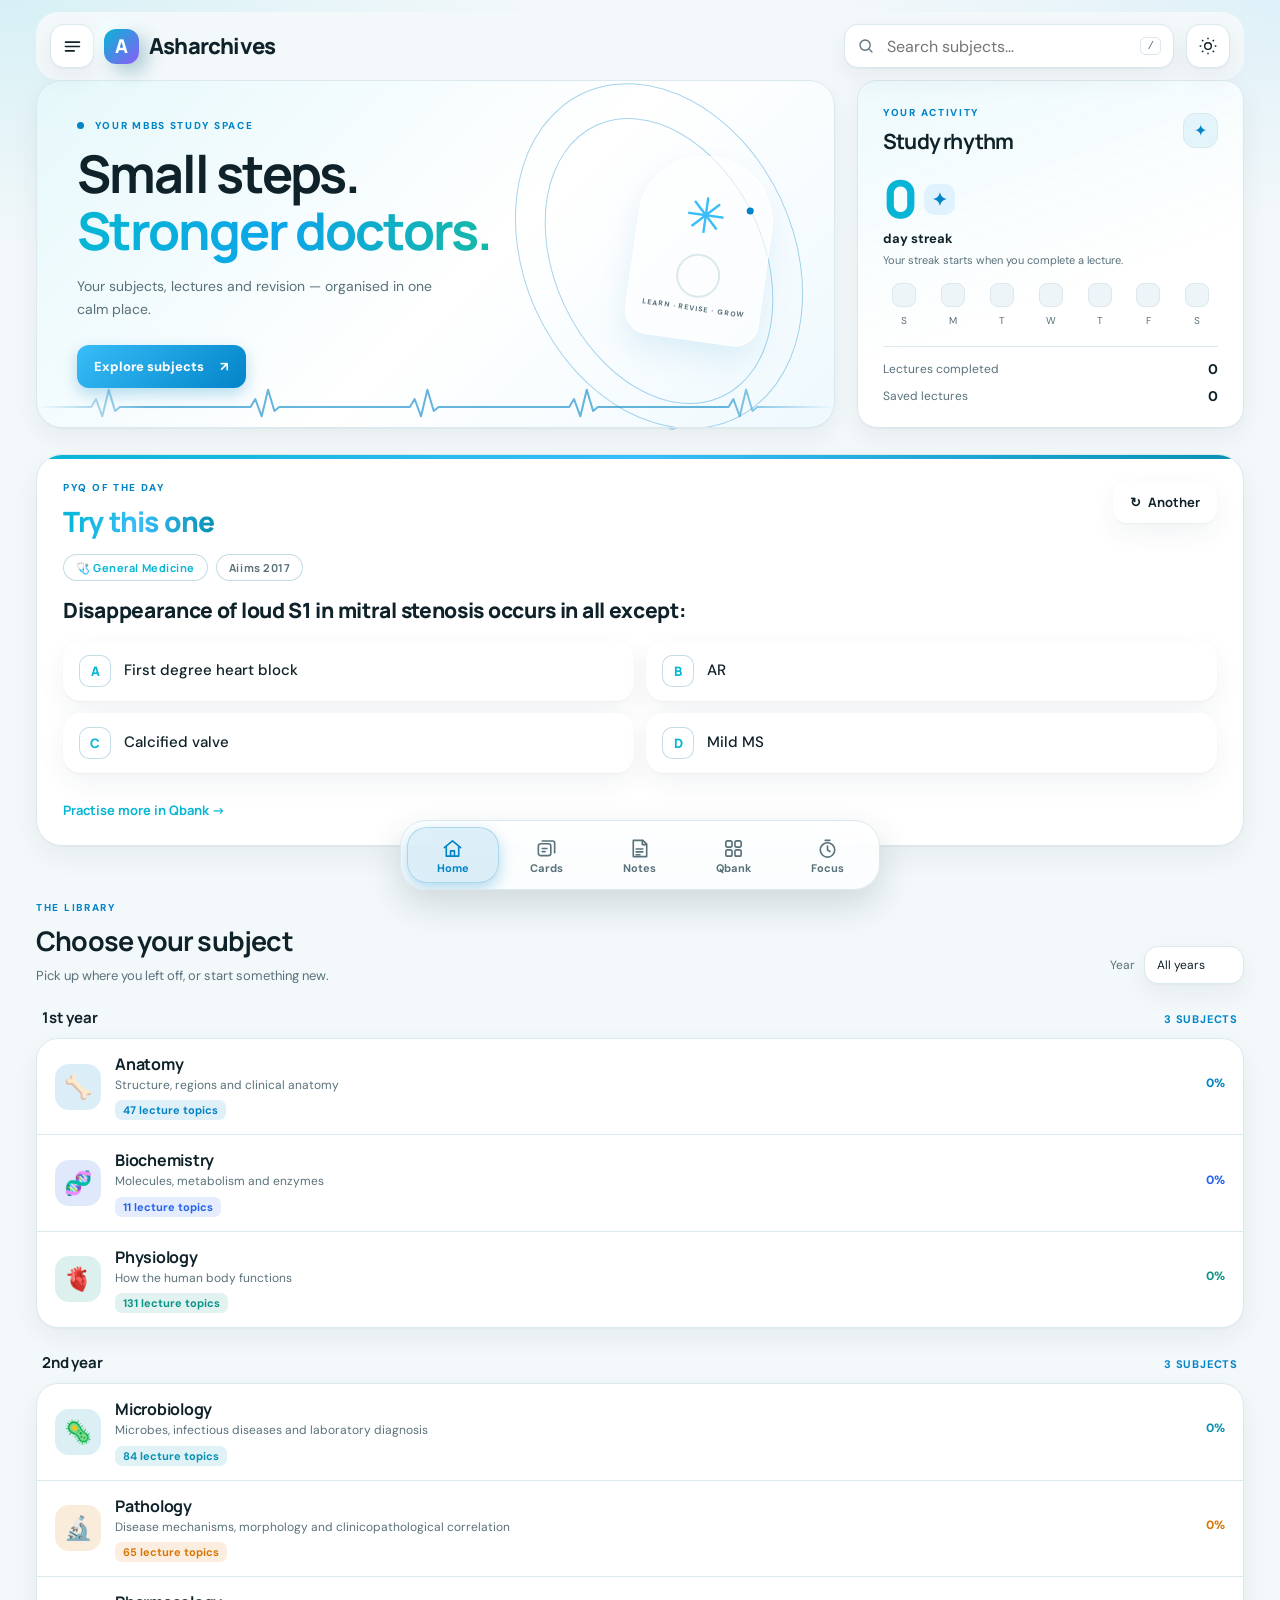
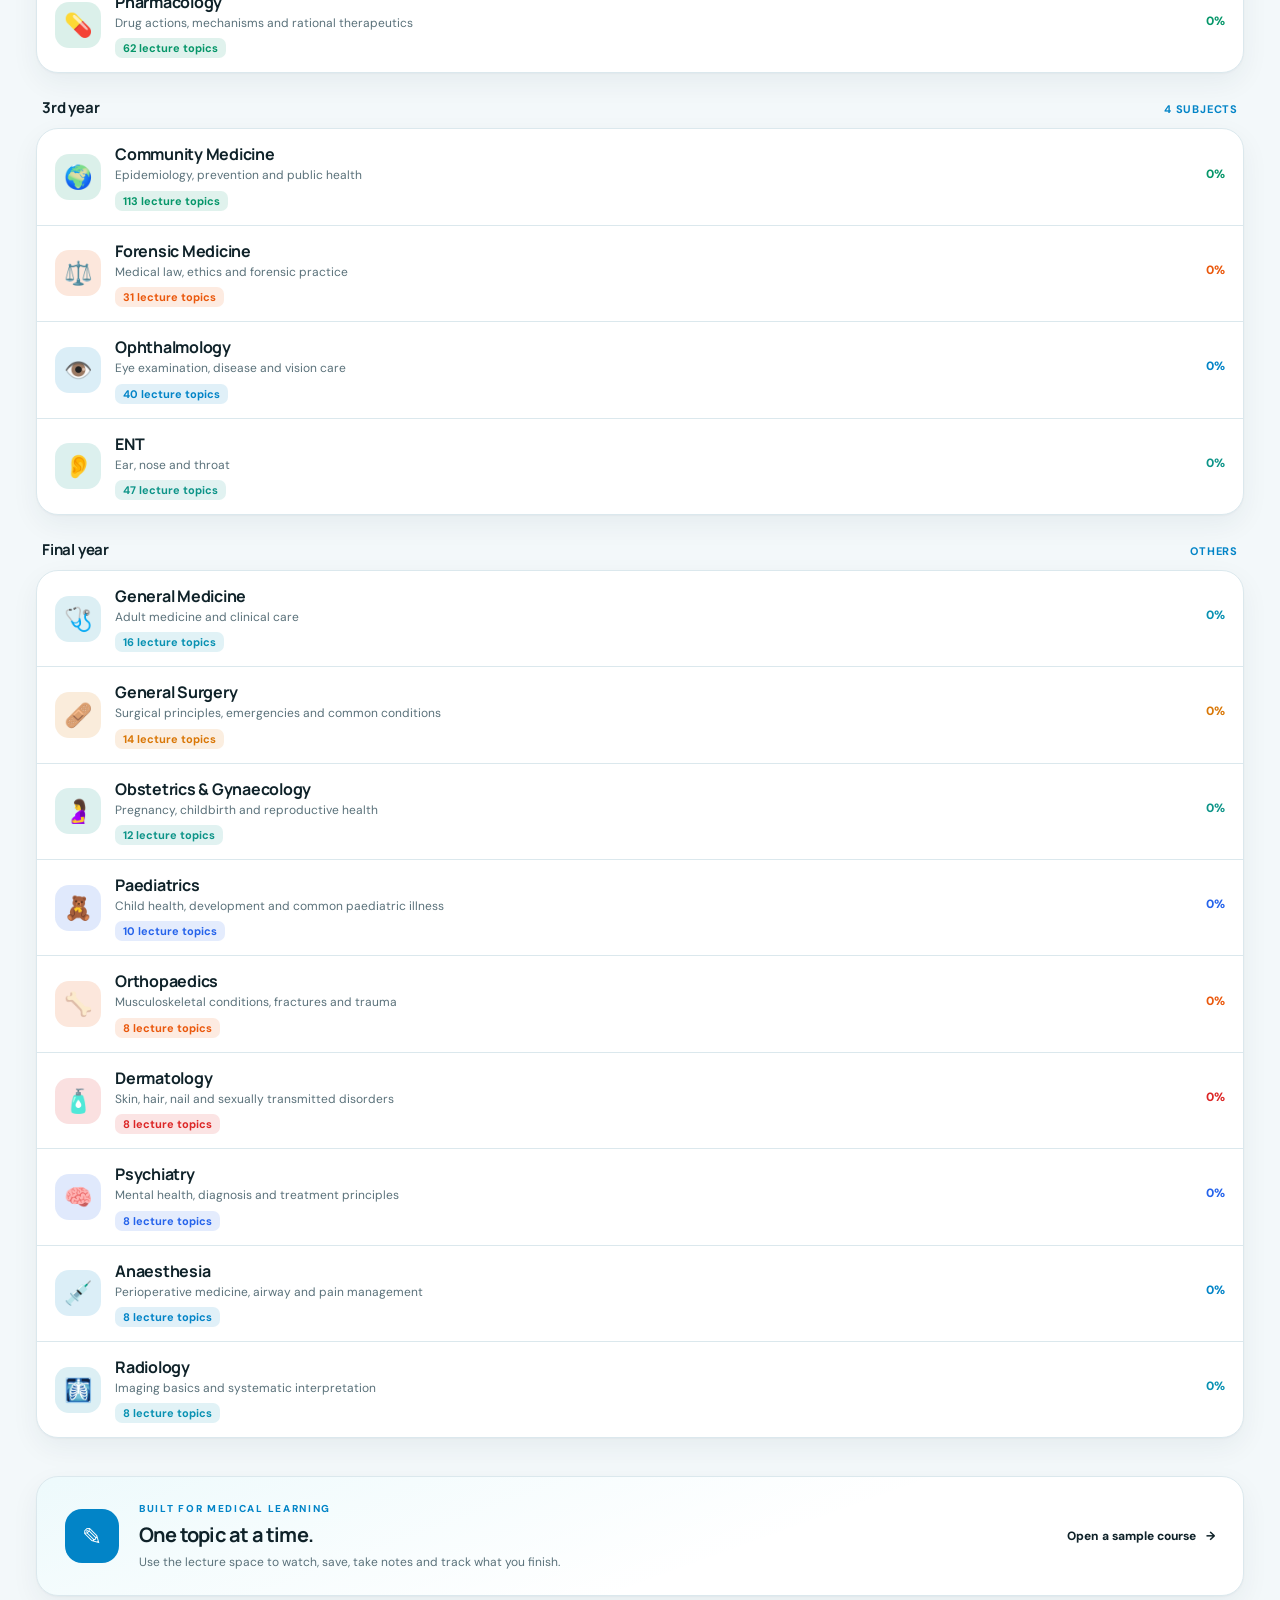
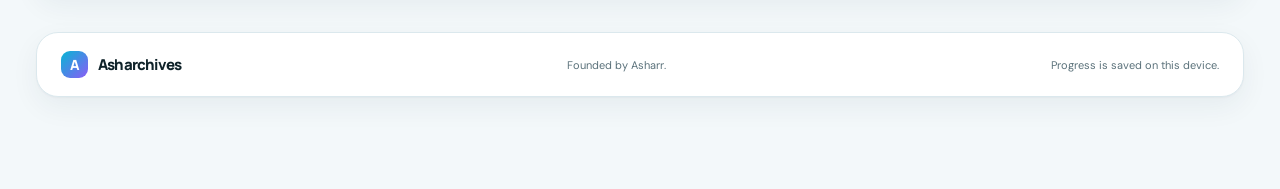
==== commit cf64267d: "Add files via upload" ====
--- a/index.html
+++ b/index.html
@@ -20,13 +20,13 @@
   <script src="app.js" defer></script>
   <script src="glass.js" defer></script>
   
-  <script src="nav.js" defer></script><script src="pwa.js" defer></script>
+  <script src="theme-anim.js"></script><script src="nav.js" defer></script><script src="pwa.js" defer></script>
   <link rel="stylesheet" href="anim.css">
   <link rel="stylesheet" href="theme.css">
   <link rel="stylesheet" href="pyq-day.css">
   <script src="anim.js" defer></script>
   <script src="pyq-day.js" defer></script>
-</head>
+<script src="admin-config.js"></script><script src="track.js" defer></script></head>
 <body data-page="home">
   <div class="app-shell">
     <header class="topbar">
--- a/nav.css
+++ b/nav.css
@@ -1 +1,10 @@
-:root{--dock-bg:rgba(255,255,255,.93)}:root[data-theme="dark"]{--dock-bg:rgba(10,10,11,.94)}.icon-button:focus-visible,.back-link:focus-visible,.brand:focus-visible{outline:2px solid var(--accent);outline-offset:2px}.topbar-left{display:flex;align-items:center;gap:10px;min-width:0}.menu-button svg{width:21px;fill:none;stroke:currentColor;stroke-width:1.8;stroke-linecap:round}.menu-button:hover svg{transform:none}html.nav-open{overflow:hidden}.nav-overlay{position:fixed;inset:0;z-index:90;background:rgba(0,0,0,.42);-webkit-backdrop-filter:blur(3px);backdrop-filter:blur(3px);opacity:0;visibility:hidden;transition:opacity .25s,visibility 0s .25s}html.nav-open .nav-overlay{opacity:1;visibility:visible;transition:opacity .25s}.drawer{position:fixed;z-index:100;top:0;bottom:0;left:0;width:min(86vw,320px);display:flex;flex-direction:column;padding:18px 16px calc(16px + env(safe-area-inset-bottom,0px));background:var(--glass-hi);-webkit-backdrop-filter:blur(26px) saturate(170%);backdrop-filter:blur(26px) saturate(170%);border-right:1px solid var(--glass-edge);box-shadow:18px 0 50px rgba(15,50,65,.22);transform:translateX(-102%);visibility:hidden;transition:transform .32s cubic-bezier(.2,.8,.2,1),visibility 0s .32s;overflow-y:auto;overscroll-behavior:contain}html.nav-open .drawer{transform:none;visibility:visible;transition:transform .32s cubic-bezier(.2,.8,.2,1)}.drawer-head{display:flex;align-items:center;justify-content:space-between;gap:12px;padding:2px 2px 18px}.drawer-head .icon-button svg{width:19px}.drawer-nav{display:flex;flex-direction:column;gap:4px}.drawer-label{margin:16px 10px 6px;font-size:12px;font-weight:700;color:var(--muted)}.drawer-label:first-child{margin-top:4px}.drawer-link{display:flex;align-items:center;gap:13px;min-height:48px;padding:0 12px;border-radius:14px;font-size:15px;font-weight:600;color:var(--ink);border:1px solid transparent;transition:background .18s,border-color .18s}.drawer-link svg{width:22px;height:22px;flex-shrink:0;fill:none;stroke:currentColor;stroke-width:1.7;stroke-linecap:round;stroke-linejoin:round;color:var(--muted)}.drawer-link:hover{background:var(--glass)}.drawer-link.is-active{background:var(--glass);border-color:rgba(var(--acc-rgb),.65);box-shadow:inset 3px 0 0 var(--accent)}.drawer-link.is-active svg{color:var(--ink)}.drawer-link:focus-visible,.dock-tab:focus-visible,.drawer-theme:focus-visible{outline:2px solid var(--accent);outline-offset:2px}.badge{margin-left:auto;min-width:24px;padding:3px 8px;border-radius:999px;background:var(--accent);color:var(--accent-ink);font-size:11px;font-weight:800;font-style:normal;text-align:center}.badge.live{font-variant-numeric:tabular-nums}.drawer-foot{margin-top:auto;padding-top:20px}.drawer-today{display:grid;grid-template-columns:repeat(3,1fr);gap:8px;padding:14px 8px;border-radius:16px;background:var(--glass);border:1px solid var(--glass-edge)}.drawer-today div{display:flex;flex-direction:column;align-items:center;gap:3px;text-align:center}.drawer-today strong{font:800 20px Manrope,sans-serif;letter-spacing:-.5px}.drawer-today span{font-size:11px;color:var(--muted)}.drawer-theme{display:flex;align-items:center;gap:12px;width:100%;margin-top:10px;min-height:46px;padding:0 12px;border:1px solid var(--glass-edge);border-radius:14px;background:var(--glass);color:var(--ink);font-size:14px;font-weight:600;cursor:pointer}.drawer-theme svg{width:20px;fill:none;stroke:currentColor;stroke-width:1.7}.drawer-theme .sun-icon,.drawer-theme .moon-icon{display:none}.drawer-theme .sun-icon{display:grid}:root[data-theme="dark"] .drawer-theme .sun-icon{display:none}:root[data-theme="dark"] .drawer-theme .moon-icon{display:grid}.drawer-note{margin:12px 4px 0;font-size:11px;color:var(--muted)}.dock{position:fixed;z-index:60;left:50%;bottom:calc(12px + env(safe-area-inset-bottom,0px));transform:translateX(-50%);width:min(calc(100% - 24px),440px);display:grid;grid-template-columns:repeat(4,1fr);gap:4px;padding:6px;border-radius:24px;background:var(--dock-bg);border:1px solid var(--glass-edge);-webkit-backdrop-filter:blur(22px) saturate(170%);backdrop-filter:blur(22px) saturate(170%);box-shadow:0 14px 40px rgba(15,50,65,.22),inset 0 1px 0 rgba(255,255,255,.5)}.dock-tab{position:relative;display:flex;flex-direction:column;align-items:center;justify-content:center;gap:3px;min-height:56px;border-radius:18px;color:var(--muted);font-size:11px;font-weight:700;transition:background .2s,color .2s}.dock-tab svg{width:23px;height:23px;fill:none;stroke:currentColor;stroke-width:1.7;stroke-linecap:round;stroke-linejoin:round}.dock-tab:hover{color:var(--ink)}.dock-tab.is-active{background:var(--accent);color:var(--accent-ink);box-shadow:0 6px 16px rgba(var(--acc-rgb),.3)}.dock-label{font-variant-numeric:tabular-nums;line-height:1}.dock-tab.is-live::after,.dock-tab.is-paused::after{content:"";position:absolute;top:8px;right:calc(50% - 20px);width:8px;height:8px;border-radius:50%;background:#e5484d;box-shadow:0 0 0 2px var(--dock-bg);animation:beat 1.8s ease-in-out infinite}.dock-tab.is-paused::after{background:var(--muted);animation:none}.dock-tab.is-live:not(.is-active){color:var(--ink)}body.has-dock .app-shell{padding-bottom:calc(92px + env(safe-area-inset-bottom,0px))}.toast{position:fixed;z-index:120;left:50%;bottom:calc(98px + env(safe-area-inset-bottom,0px));transform:translate(-50%,16px);display:flex;align-items:center;gap:14px;max-width:min(calc(100% - 28px),420px);padding:12px 16px;border-radius:16px;background:#101012;color:#fff;font-size:13px;font-weight:600;line-height:1.4;box-shadow:0 16px 40px rgba(0,0,0,.35);opacity:0;pointer-events:none;transition:opacity .22s,transform .22s}.toast.show{opacity:1;transform:translate(-50%,0);pointer-events:auto}.toast button{border:0;background:transparent;color:var(--accent);font:800 13px "DM Sans",sans-serif;cursor:pointer;padding:4px 2px}@media(max-width:560px){.topbar-left{gap:8px}.dock{bottom:calc(8px + env(safe-area-inset-bottom,0px));width:calc(100% - 16px)}.toast{bottom:calc(90px + env(safe-area-inset-bottom,0px))}}@media(prefers-reduced-motion:reduce){.drawer,.nav-overlay,.toast{transition:none!important}}
+:root{--dock-bg:rgba(255,255,255,.93)}:root[data-theme="dark"]{--dock-bg:rgba(10,10,11,.94)}.icon-button:focus-visible,.back-link:focus-visible,.brand:focus-visible{outline:2px solid var(--accent);outline-offset:2px}.topbar-left{display:flex;align-items:center;gap:10px;min-width:0}.menu-button svg{width:21px;fill:none;stroke:currentColor;stroke-width:1.8;stroke-linecap:round}.menu-button:hover svg{transform:none}html.nav-open{overflow:hidden}.nav-overlay{position:fixed;inset:0;z-index:90;background:rgba(0,0,0,.42);-webkit-backdrop-filter:blur(3px);backdrop-filter:blur(3px);opacity:0;visibility:hidden;transition:opacity .25s,visibility 0s .25s}html.nav-open .nav-overlay{opacity:1;visibility:visible;transition:opacity .25s}.drawer{position:fixed;z-index:100;top:0;bottom:0;left:0;width:min(86vw,320px);display:flex;flex-direction:column;padding:18px 16px calc(16px + env(safe-area-inset-bottom,0px));background:var(--glass-hi);-webkit-backdrop-filter:blur(26px) saturate(170%);backdrop-filter:blur(26px) saturate(170%);border-right:1px solid var(--glass-edge);box-shadow:18px 0 50px rgba(15,50,65,.22);transform:translateX(-102%);visibility:hidden;transition:transform .32s cubic-bezier(.2,.8,.2,1),visibility 0s .32s;overflow-y:auto;overscroll-behavior:contain}html.nav-open .drawer{transform:none;visibility:visible;transition:transform .32s cubic-bezier(.2,.8,.2,1)}.drawer-head{display:flex;align-items:center;justify-content:space-between;gap:12px;padding:2px 2px 18px}.drawer-head .icon-button svg{width:19px}.drawer-nav{display:flex;flex-direction:column;gap:4px}.drawer-label{margin:16px 10px 6px;font-size:12px;font-weight:700;color:var(--muted)}.drawer-label:first-child{margin-top:4px}.drawer-link{display:flex;align-items:center;gap:13px;min-height:48px;padding:0 12px;border-radius:14px;font-size:15px;font-weight:600;color:var(--ink);border:1px solid transparent;transition:background .18s,border-color .18s}.drawer-link svg{width:22px;height:22px;flex-shrink:0;fill:none;stroke:currentColor;stroke-width:1.7;stroke-linecap:round;stroke-linejoin:round;color:var(--muted)}.drawer-link:hover{background:var(--glass)}.drawer-link.is-active{background:var(--glass);border-color:rgba(var(--acc-rgb),.65);box-shadow:inset 3px 0 0 var(--accent)}.drawer-link.is-active svg{color:var(--ink)}.drawer-link:focus-visible,.dock-tab:focus-visible,.drawer-theme:focus-visible{outline:2px solid var(--accent);outline-offset:2px}.badge{margin-left:auto;min-width:24px;padding:3px 8px;border-radius:999px;background:var(--accent);color:var(--accent-ink);font-size:11px;font-weight:800;font-style:normal;text-align:center}.badge.live{font-variant-numeric:tabular-nums}.drawer-foot{margin-top:auto;padding-top:20px}.drawer-today{display:grid;grid-template-columns:repeat(3,1fr);gap:8px;padding:14px 8px;border-radius:16px;background:var(--glass);border:1px solid var(--glass-edge)}.drawer-today div{display:flex;flex-direction:column;align-items:center;gap:3px;text-align:center}.drawer-today strong{font:800 20px Manrope,sans-serif;letter-spacing:-.5px}.drawer-today span{font-size:11px;color:var(--muted)}.drawer-theme{display:flex;align-items:center;gap:12px;width:100%;margin-top:10px;min-height:46px;padding:0 12px;border:1px solid var(--glass-edge);border-radius:14px;background:var(--glass);color:var(--ink);font-size:14px;font-weight:600;cursor:pointer}.drawer-theme svg{width:20px;fill:none;stroke:currentColor;stroke-width:1.7}.drawer-theme .sun-icon,.drawer-theme .moon-icon{display:none}.drawer-theme .sun-icon{display:grid}:root[data-theme="dark"] .drawer-theme .sun-icon{display:none}:root[data-theme="dark"] .drawer-theme .moon-icon{display:grid}.drawer-note{margin:12px 4px 0;font-size:11px;color:var(--muted)}.dock{position:fixed;z-index:60;left:50%;bottom:calc(12px + env(safe-area-inset-bottom,0px));transform:translateX(-50%);width:min(calc(100% - 24px),440px);display:grid;grid-template-columns:repeat(var(--n,5),minmax(0,1fr));grid-auto-flow:column;grid-template-rows:auto;gap:4px;padding:6px;border-radius:24px;background:var(--dock-bg);border:1px solid var(--glass-edge);-webkit-backdrop-filter:blur(22px) saturate(170%);backdrop-filter:blur(22px) saturate(170%);box-shadow:0 14px 40px rgba(15,50,65,.22),inset 0 1px 0 rgba(255,255,255,.5)}.dock-tab{position:relative;display:flex;flex-direction:column;align-items:center;justify-content:center;gap:3px;min-height:56px;border-radius:18px;color:var(--muted);font-size:11px;font-weight:700;transition:background .2s,color .2s}.dock-tab svg{width:23px;height:23px;fill:none;stroke:currentColor;stroke-width:1.7;stroke-linecap:round;stroke-linejoin:round}.dock-tab:hover{color:var(--ink)}.dock-tab.is-active{background:var(--accent);color:var(--accent-ink);box-shadow:0 6px 16px rgba(var(--acc-rgb),.3)}.dock-label{font-variant-numeric:tabular-nums;line-height:1}.dock-tab.is-live::after,.dock-tab.is-paused::after{content:"";position:absolute;top:8px;right:calc(50% - 20px);width:8px;height:8px;border-radius:50%;background:#e5484d;box-shadow:0 0 0 2px var(--dock-bg);animation:beat 1.8s ease-in-out infinite}.dock-tab.is-paused::after{background:var(--muted);animation:none}.dock-tab.is-live:not(.is-active){color:var(--ink)}body.has-dock .app-shell{padding-bottom:calc(92px + env(safe-area-inset-bottom,0px))}.toast{position:fixed;z-index:120;left:50%;bottom:calc(98px + env(safe-area-inset-bottom,0px));transform:translate(-50%,16px);display:flex;align-items:center;gap:14px;max-width:min(calc(100% - 28px),420px);padding:12px 16px;border-radius:16px;background:#101012;color:#fff;font-size:13px;font-weight:600;line-height:1.4;box-shadow:0 16px 40px rgba(0,0,0,.35);opacity:0;pointer-events:none;transition:opacity .22s,transform .22s}.toast.show{opacity:1;transform:translate(-50%,0);pointer-events:auto}.toast button{border:0;background:transparent;color:var(--accent);font:800 13px "DM Sans",sans-serif;cursor:pointer;padding:4px 2px}@media(max-width:560px){.topbar-left{gap:8px}.dock{bottom:calc(8px + env(safe-area-inset-bottom,0px));width:calc(100% - 16px)}.toast{bottom:calc(90px + env(safe-area-inset-bottom,0px))}}@media(prefers-reduced-motion:reduce){.drawer,.nav-overlay,.toast{transition:none!important}}
+
+/* dock: single row, sliding indicator (indicator is out of the grid flow) */
+.dock{overflow:hidden}
+.dock-tab{z-index:1;min-width:0}
+.dock-tab.is-active{background:transparent;box-shadow:none}
+.dock-ind{position:absolute;top:6px;bottom:6px;left:6px;width:calc((100% - 12px - 4px*(var(--n,5) - 1))/var(--n,5));border-radius:18px;background:var(--accent);box-shadow:0 6px 16px rgba(var(--acc-rgb),.3);transform:translateX(calc(var(--i,0)*(100% + 4px)));transition:transform .38s cubic-bezier(.34,1.3,.5,1);z-index:0;pointer-events:none}
+.dock-enter{animation:dockIn .5s cubic-bezier(.2,.9,.3,1) both}
+@keyframes dockIn{from{opacity:0;transform:translateX(-50%) translateY(24px)}to{opacity:1;transform:translateX(-50%)}}
+@media(prefers-reduced-motion:reduce){.dock-ind{transition:none}.dock-enter{animation:none}}
